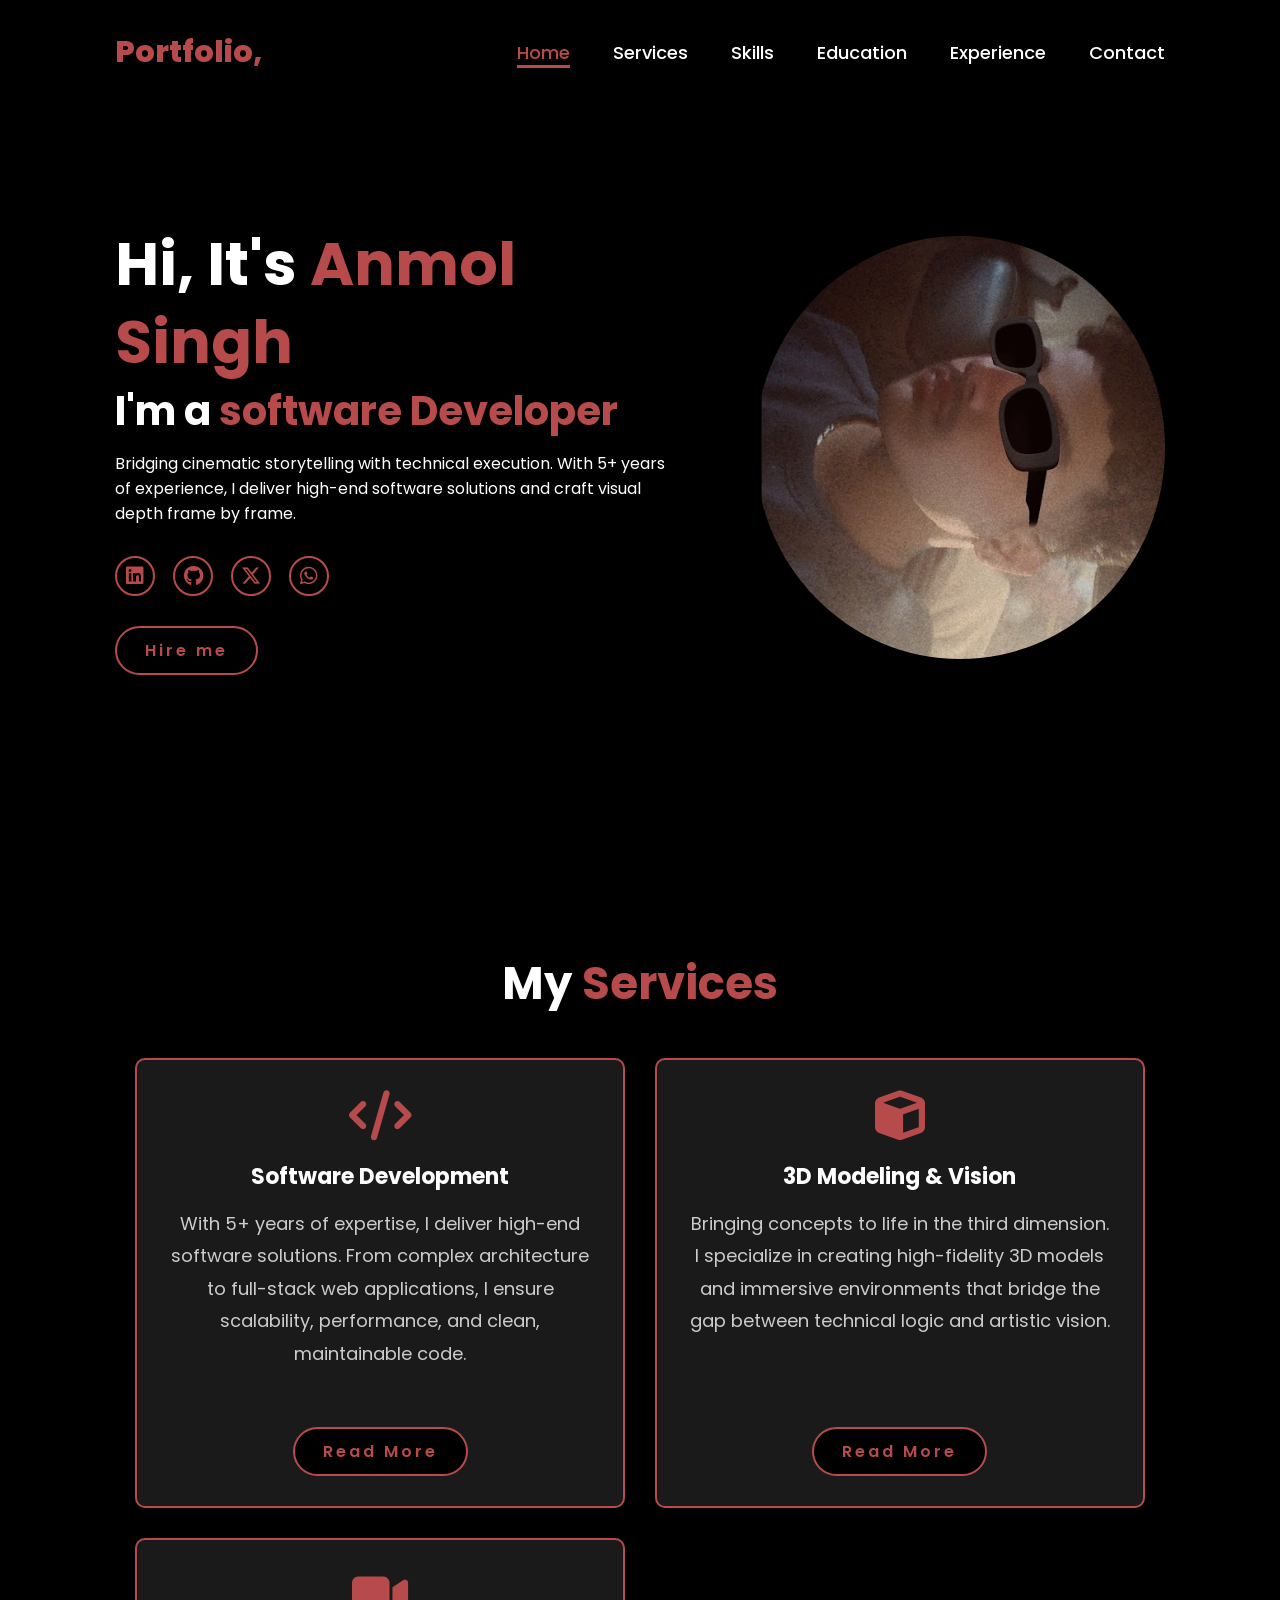
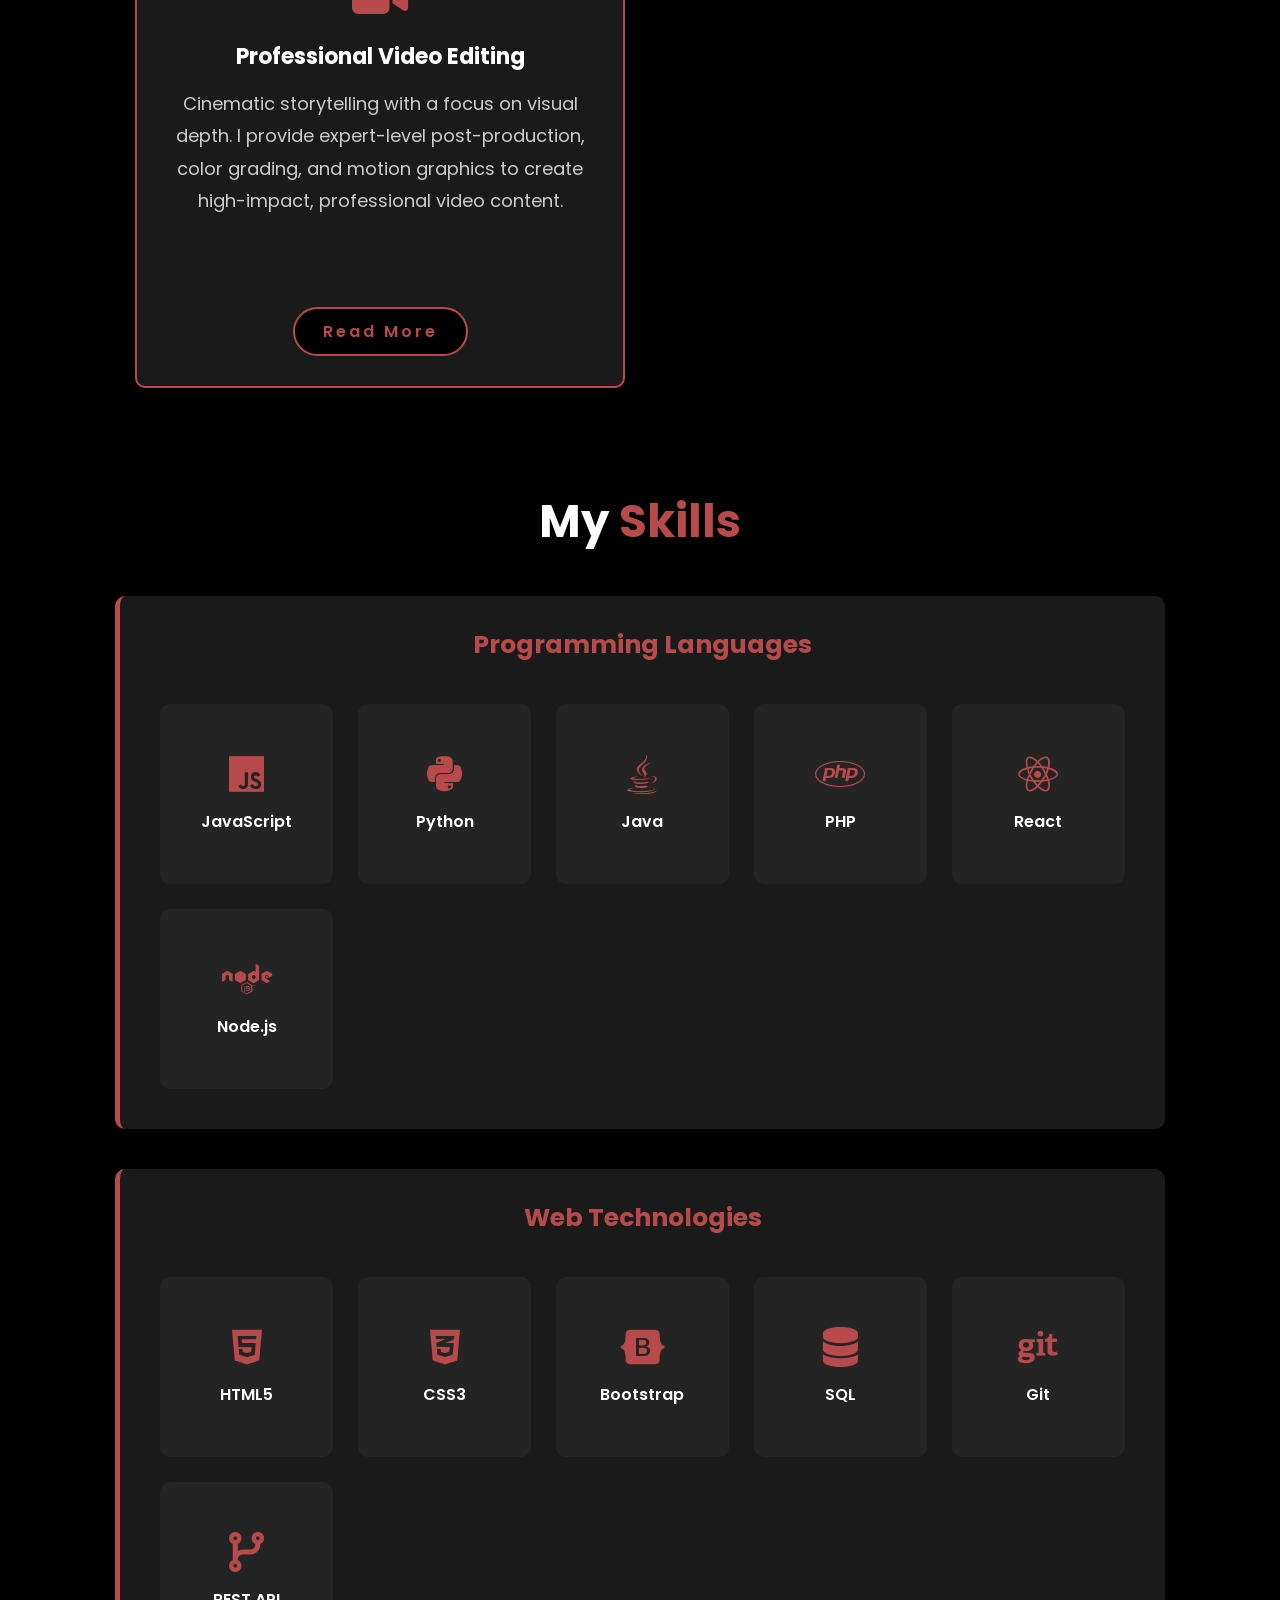
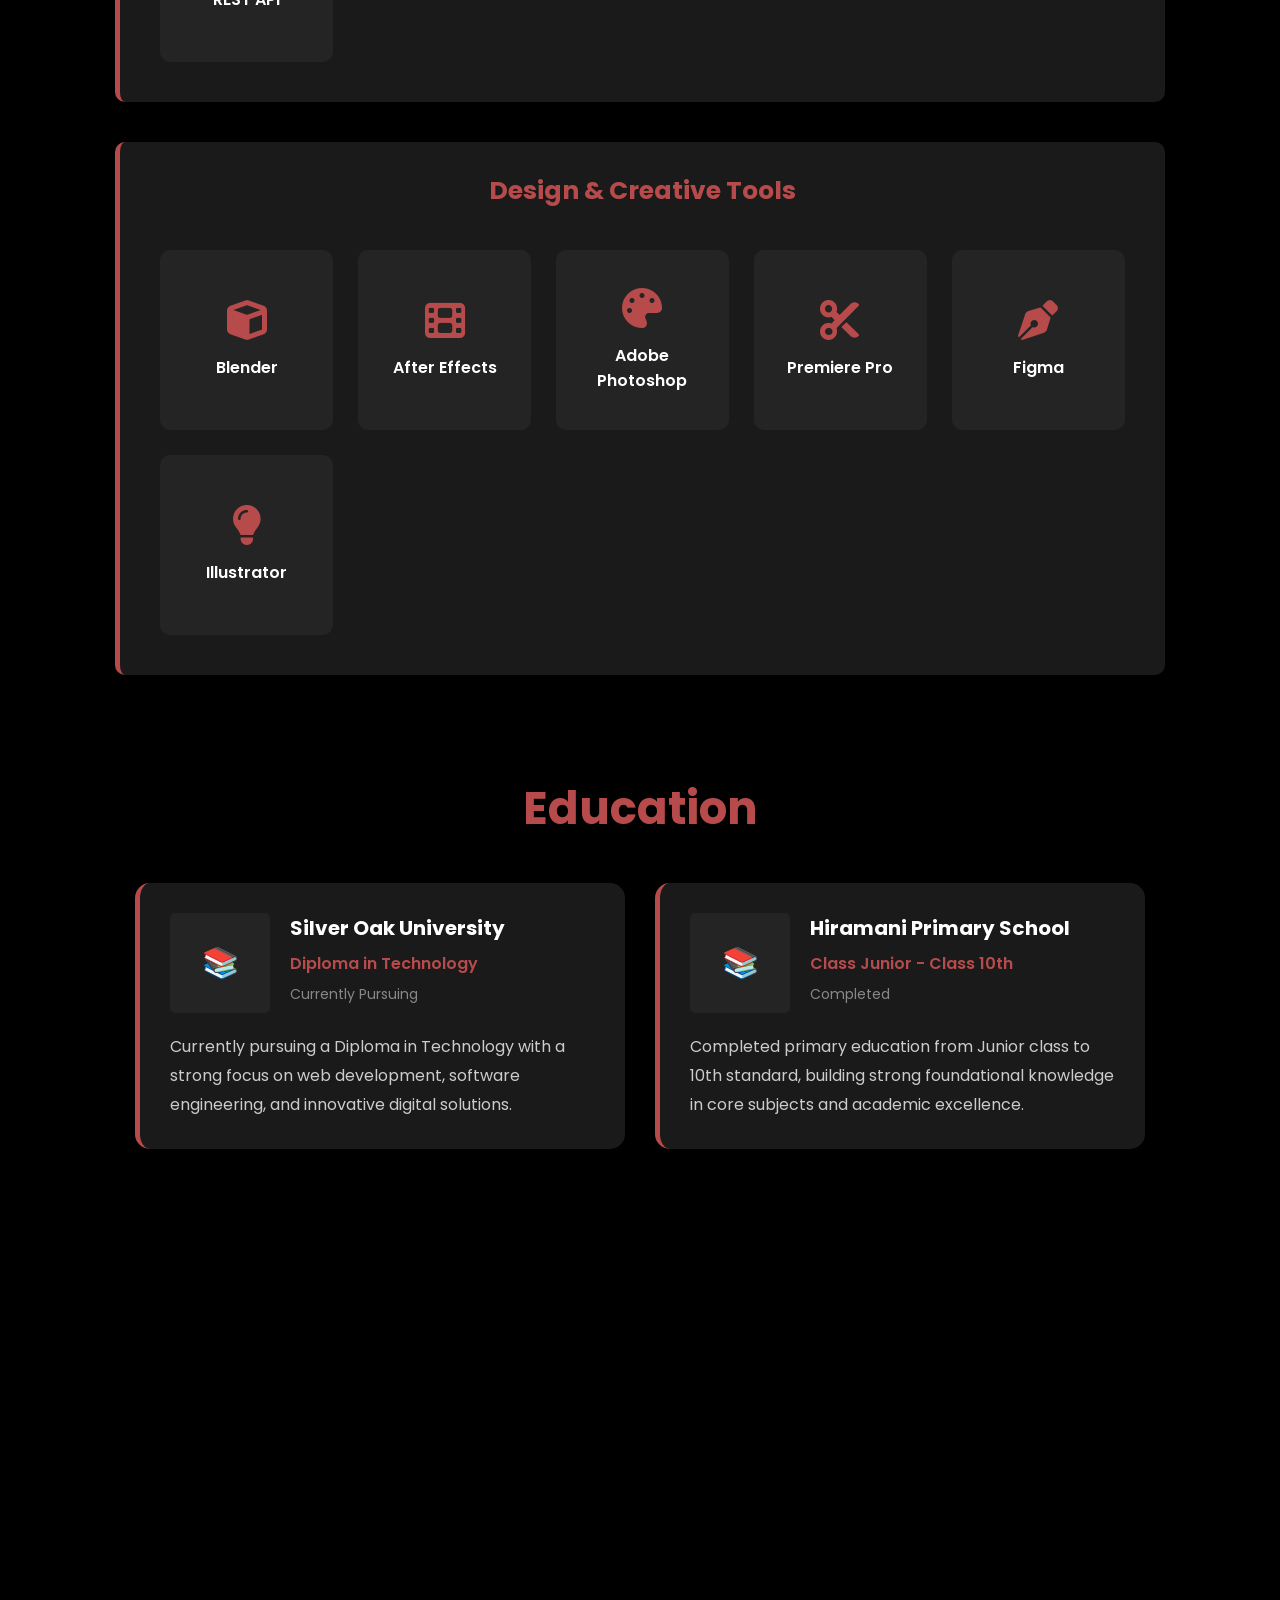
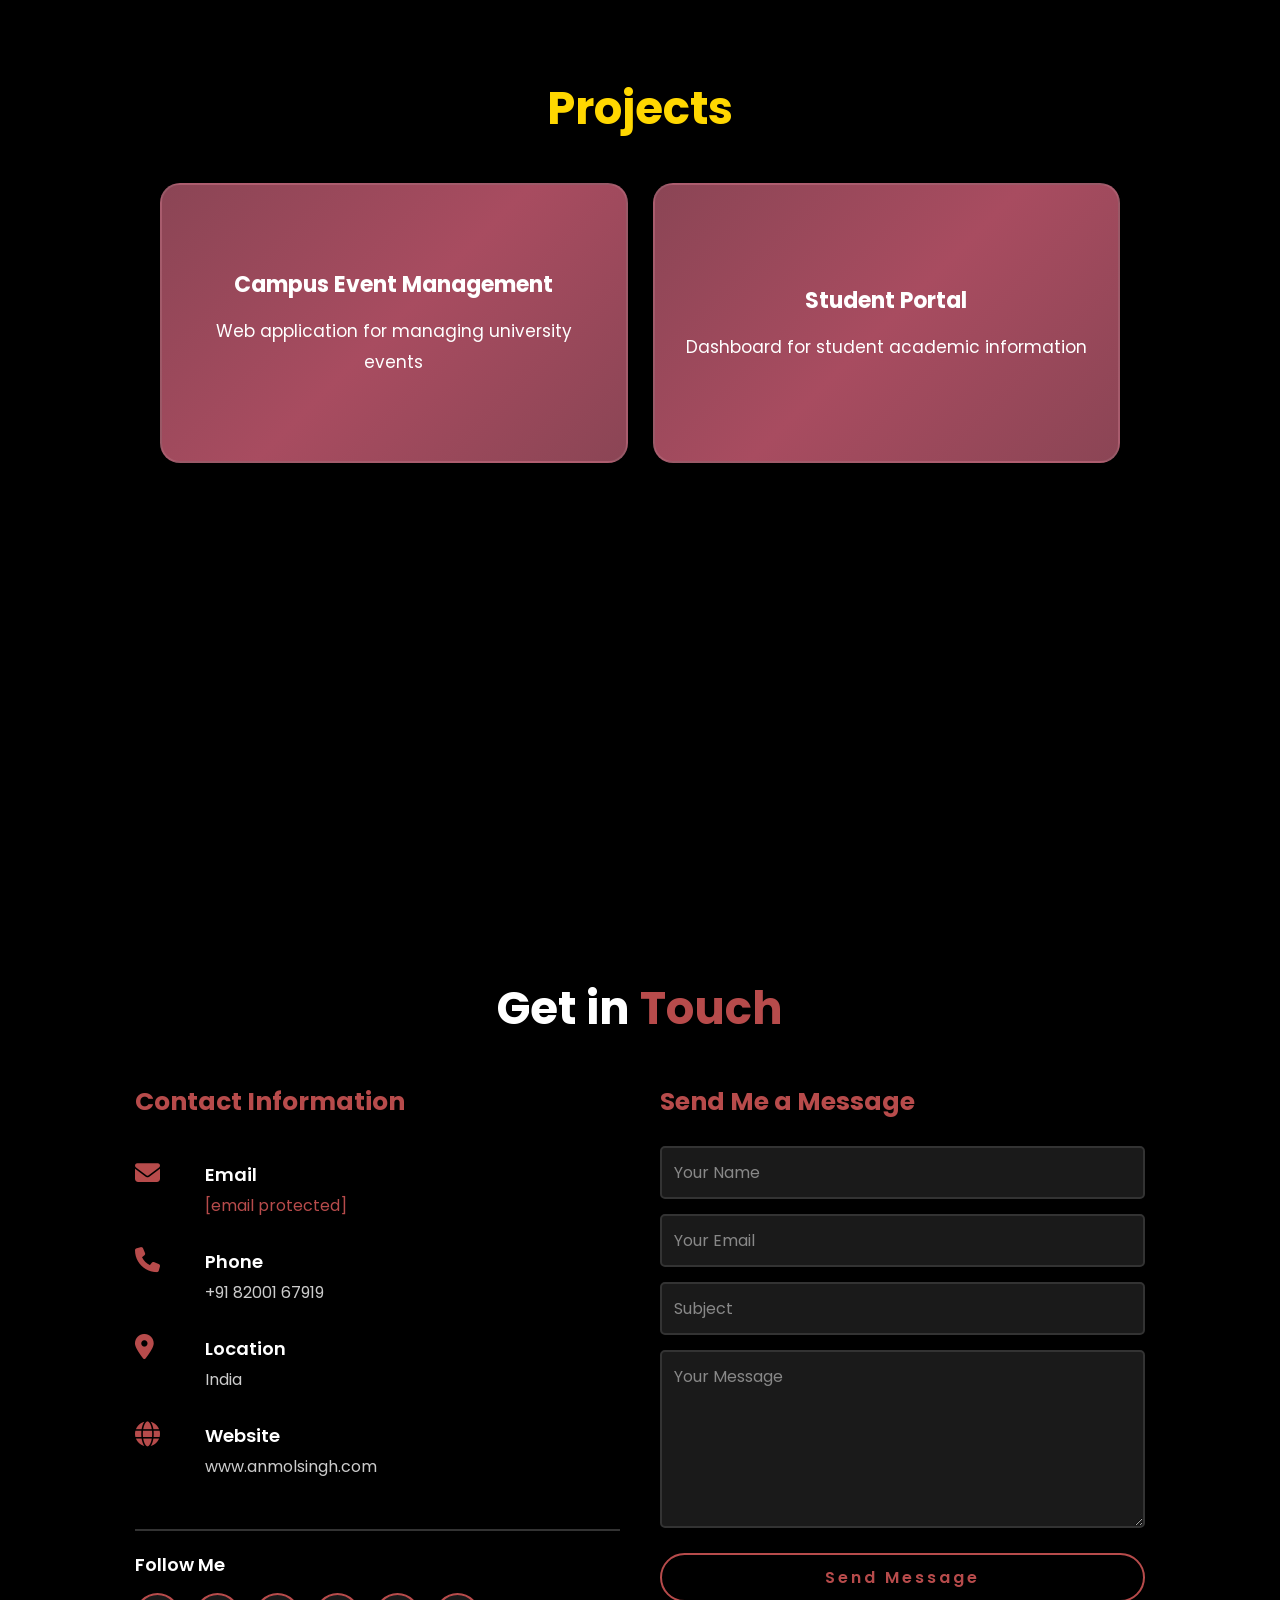
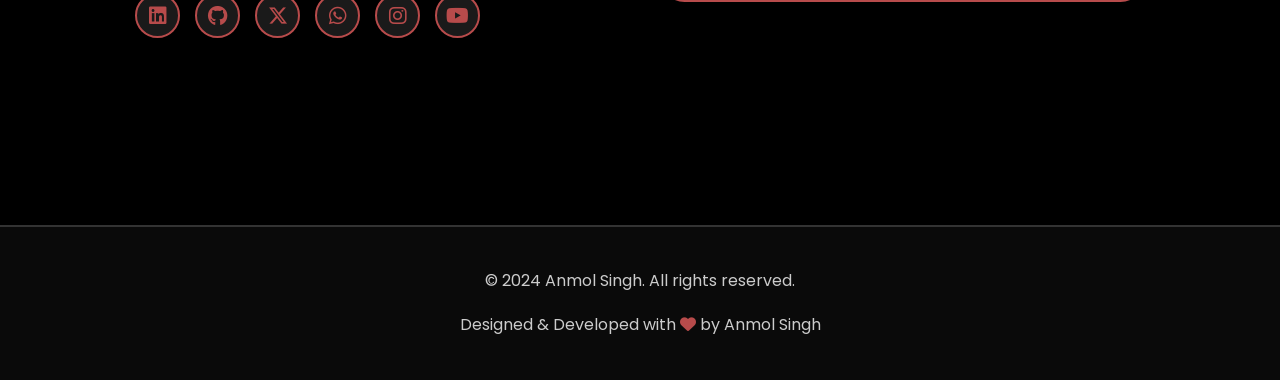
==== index.html @ dcb1a7f8 "Update index.html" ====
<!DOCTYPE html>
<html lang="en">
<head>
    <meta charset="UTF-8">
    <meta name="viewport" content="width=device-width, initial-scale=1.0">
    <title>Anmol Singh | Software Developer & Visionary</title>
    
    <link rel="stylesheet" href="https://cdnjs.cloudflare.com/ajax/libs/font-awesome/6.5.2/css/all.min.css">
    
    <link href="https://fonts.googleapis.com/css2?family=Poppins:wght@100;200;300;400;500;600;700&display=swap" rel="stylesheet">
    
    <link rel="stylesheet" href="style.css">
</head>
<body>

    <header>
        <a href="#" class="logo">Portfolio,</a>
        <nav>
            <a href="#home" class="active">Home</a>
            <a href="#services">Services</a>
            <a href="#skills">Skills</a>
            <a href="#education">Education</a>
            <a href="#experience">Experience</a>
            <a href="#contact">Contact</a>
        </nav>
    </header>

    <section class="home" id="home">
        <div class="home-content">
            <h1>Hi, It's <span>Anmol Singh</span></h1>
            <h3 class="typing-text">I'm a <span></span></h3>
            <p>
                Bridging cinematic storytelling with technical execution. With 5+ years of experience, 
                I deliver high-end software solutions and craft visual depth frame by frame.
            </p>
            
            <div class="social-icons">
                <a href="https://www.linkedin.com/in/anmol-singh-43a200318/" target="_blank"><i class="fa-brands fa-linkedin"></i></a>
                <a href="https://github.com/anmol-singh29" target="_blank"><i class="fa-brands fa-github"></i></a>
                <a href="https://x.com/AnmolSingh47521" target="_blank"><i class="fa-brands fa-x-twitter"></i></a>
                <a href="https://wa.me/918200167919" target="_blank"><i class="fa-brands fa-whatsapp"></i></a>
            </div>
            
            <a href="/cdn-cgi/l/email-protection#ef8e818280838e8e9c9b878ededededdddaf88828e8683c18c8082" class="btn">Hire me</a>
        </div>

        <div class="home-img">
            <img src="main.png" alt="Anmol Singh">
        </div>
    </section>

    <section class="services" id="services">
        <h2 class="heading">My <span>Services</span></h2>

        <div class="services-container">
            <div class="services-box">
                <i class="fa-solid fa-code"></i>
                <h3>Software Development</h3>
                <p>
                    With 5+ years of expertise, I deliver high-end software solutions. 
                    From complex architecture to full-stack web applications, I ensure 
                    scalability, performance, and clean, maintainable code.
                </p>
                <a href="#" class="btn">Read More</a>
            </div>

            <div class="services-box">
                <i class="fa-solid fa-cube"></i>
                <h3>3D Modeling & Vision</h3>
                <p>
                    Bringing concepts to life in the third dimension. I specialize in 
                    creating high-fidelity 3D models and immersive environments that 
                    bridge the gap between technical logic and artistic vision.
                </p>
                <a href="#" class="btn">Read More</a>
            </div>

            <div class="services-box">
                <i class="fa-solid fa-video"></i>
                <h3>Professional Video Editing</h3>
                <p>
                    Cinematic storytelling with a focus on visual depth. I provide 
                    expert-level post-production, color grading, and motion graphics 
                    to create high-impact, professional video content.
                </p>
                <a href="#" class="btn">Read More</a>
            </div>
        </div>
    </section>

    <!-- Coding Languages & Applications Section -->
    <section class="skills" id="skills">
        <h2 class="heading">My <span>Skills</span></h2>
        
        <div class="skills-container">
            <div class="skills-category">
                <h3>Programming Languages</h3>
                <div class="skills-grid">
                    <a href="https://www.javascript.com/" target="_blank" class="skill-item">
                        <i class="fa-brands fa-js"></i>
                        <p>JavaScript</p>
                    </a>
                    <a href="https://www.python.org/" target="_blank" class="skill-item">
                        <i class="fa-brands fa-python"></i>
                        <p>Python</p>
                    </a>
                    <a href="https://www.java.com/" target="_blank" class="skill-item">
                        <i class="fab fa-java"></i>
                        <p>Java</p>
                    </a>
                    <a href="https://www.php.net/" target="_blank" class="skill-item">
                        <i class="fa-brands fa-php"></i>
                        <p>PHP</p>
                    </a>
                    <a href="https://react.dev/" target="_blank" class="skill-item">
                        <i class="fab fa-react"></i>
                        <p>React</p>
                    </a>
                    <a href="https://nodejs.org/" target="_blank" class="skill-item">
                        <i class="fab fa-node"></i>
                        <p>Node.js</p>
                    </a>
                </div>
            </div>

            <div class="skills-category">
                <h3>Web Technologies</h3>
                <div class="skills-grid">
                    <a href="https://html.spec.whatwg.org/" target="_blank" class="skill-item">
                        <i class="fab fa-html5"></i>
                        <p>HTML5</p>
                    </a>
                    <a href="https://www.w3.org/Style/CSS/" target="_blank" class="skill-item">
                        <i class="fab fa-css3-alt"></i>
                        <p>CSS3</p>
                    </a>
                    <a href="https://getbootstrap.com/" target="_blank" class="skill-item">
                        <i class="fab fa-bootstrap"></i>
                        <p>Bootstrap</p>
                    </a>
                    <a href="https://www.mysql.com/" target="_blank" class="skill-item">
                        <i class="fa-solid fa-database"></i>
                        <p>SQL</p>
                    </a>
                    <a href="https://git-scm.com/" target="_blank" class="skill-item">
                        <i class="fab fa-git"></i>
                        <p>Git</p>
                    </a>
                    <a href="https://restfulapi.net/" target="_blank" class="skill-item">
                        <i class="fa-solid fa-code-branch"></i>
                        <p>REST API</p>
                    </a>
                </div>
            </div>

            <div class="skills-category">
                <h3>Design & Creative Tools</h3>
                <div class="skills-grid">
                    <a href="https://www.blender.org/" target="_blank" class="skill-item">
                        <i class="fa-solid fa-cube"></i>
                        <p>Blender</p>
                    </a>
                    <a href="https://www.adobe.com/products/aftereffects.html" target="_blank" class="skill-item">
                        <i class="fa-solid fa-film"></i>
                        <p>After Effects</p>
                    </a>
                    <a href="https://www.adobe.com/products/photoshop.html" target="_blank" class="skill-item">
                        <i class="fa-solid fa-palette"></i>
                        <p>Adobe Photoshop</p>
                    </a>
                    <a href="https://www.adobe.com/products/premiere.html" target="_blank" class="skill-item">
                        <i class="fa-solid fa-scissors"></i>
                        <p>Premiere Pro</p>
                    </a>
                    <a href="https://www.figma.com/" target="_blank" class="skill-item">
                        <i class="fa-solid fa-pen-nib"></i>
                        <p>Figma</p>
                    </a>
                    <a href="https://www.adobe.com/products/illustrator.html" target="_blank" class="skill-item">
                        <i class="fa-solid fa-lightbulb"></i>
                        <p>Illustrator</p>
                    </a>
                </div>
            </div>
        </div>
    </section>

    <!-- Education Section -->
    <section class="education" id="education">
        <h2 class="heading"><span>Education</span></h2>
        
        <div class="education-container">
            <!-- Silver Oak University -->
            <div class="education-card">
                <div class="education-header">
                   <div class="uni-logo-placeholder">📚</div>
                    <div class="uni-info">
                        <h3>Silver Oak University</h3>
                        <p class="degree">Diploma in Technology</p>
                        <p class="duration">Currently Pursuing</p>
                    </div>
                </div>
                <p class="education-desc">
                    Currently pursuing a Diploma in Technology with a strong focus on web development, 
                    software engineering, and innovative digital solutions.
                </p>
            </div>

            <!-- Hiramani Primary School -->
            <div class="education-card">
                <div class="education-header">
                    <div class="uni-logo-placeholder">📚</div>
                    <div class="uni-info">
                        <h3>Hiramani Primary School</h3>
                        <p class="degree">Class Junior - Class 10th</p>
                        <p class="duration">Completed</p>
                    </div>
                </div>
                <p class="education-desc">
                    Completed primary education from Junior class to 10th standard, building strong 
                    foundational knowledge in core subjects and academic excellence.
                </p>
            </div>
        </div>
    </section>

    <!-- Experience Section -->
    <section class="experience" id="experience">
        <h2 class="heading"><span>Projects</span></h2>
        
        <div class="experience-container">
            <!-- Project 1: Campus Event Management -->
            <div class="experience-card">
                <h3>Campus Event Management</h3>
                <p>Web application for managing university events</p>
            </div>

            <!-- Project 2: Student Portal -->
            <div class="experience-card">
                <h3>Student Portal</h3>
                <p>Dashboard for student academic information</p>
            </div>
        </div>
    </section>

    <!-- Contact Section -->
    <section class="contact" id="contact">
        <h2 class="heading">Get in <span>Touch</span></h2>
        
        <div class="contact-container">
            <div class="contact-info">
                <h3>Contact Information</h3>
                
                <div class="contact-item">
                    <i class="fa-solid fa-envelope"></i>
                    <div>
                        <h4>Email</h4>
                        <a href="/cdn-cgi/l/email-protection#48292625272429293b3c20297979797a7a082f25292124662b2725"><span class="__cf_email__" data-cfemail="4726292a282b262634332f26767676757507202a262e2b6924282a">[email&#160;protected]</span></a>
                    </div>
                </div>

                <div class="contact-item">
                    <i class="fa-solid fa-phone"></i>
                    <div>
                        <h4>Phone</h4>
                        <a href="tel:+918200167919">+91 82001 67919</a>
                    </div>
                </div>

                <div class="contact-item">
                    <i class="fa-solid fa-location-dot"></i>
                    <div>
                        <h4>Location</h4>
                        <p>India</p>
                    </div>
                </div>

                <div class="contact-item">
                    <i class="fa-solid fa-globe"></i>
                    <div>
                        <h4>Website</h4>
                        <a href="https://anmolsingh.com">www.anmolsingh.com</a>
                    </div>
                </div>

                <div class="contact-social">
                    <h4>Follow Me</h4>
                    <div class="social-links">
                        <a href="https://www.linkedin.com/in/anmol-singh-43a200318/" target="_blank" title="LinkedIn">
                            <i class="fa-brands fa-linkedin"></i>
                        </a>
                        <a href="https://github.com/anmol-singh29" target="_blank" title="GitHub">
                            <i class="fa-brands fa-github"></i>
                        </a>
                        <a href="https://x.com/AnmolSingh47521" target="_blank" title="Twitter">
                            <i class="fa-brands fa-x-twitter"></i>
                        </a>
                        <a href="https://wa.me/918200167919" target="_blank" title="WhatsApp">
                            <i class="fa-brands fa-whatsapp"></i>
                        </a>
                        <a href="https://www.instagram.com" target="_blank" title="Instagram">
                            <i class="fa-brands fa-instagram"></i>
                        </a>
                        <a href="https://www.youtube.com" target="_blank" title="YouTube">
                            <i class="fa-brands fa-youtube"></i>
                        </a>
                    </div>
                </div>
            </div>

            <form class="contact-form">
                <h3>Send Me a Message</h3>
                
                <div class="form-group">
                    <input type="text" placeholder="Your Name" required>
                </div>

                <div class="form-group">
                    <input type="email" placeholder="Your Email" required>
                </div>

                <div class="form-group">
                    <input type="text" placeholder="Subject" required>
                </div>

                <div class="form-group">
                    <textarea placeholder="Your Message" rows="6" required></textarea>
                </div>

                <button type="submit" class="btn">Send Message</button>
            </form>
        </div>
    </section>

    <!-- Footer -->
    <footer>
        <div class="footer-content">
            <p>&copy; 2024 Anmol Singh. All rights reserved.</p>
            <p>Designed & Developed with <i class="fa-solid fa-heart"></i> by Anmol Singh</p>
        </div>
    </footer>

    <script data-cfasync="false" src="/cdn-cgi/scripts/5c5dd728/cloudflare-static/email-decode.min.js"></script><script>
        let sections = document.querySelectorAll('section');
        let navLinks = document.querySelectorAll('header nav a');

        window.onscroll = () => {
            sections.forEach(sec => {
                let top = window.scrollY;
                let offset = sec.offsetTop - 150;
                let height = sec.offsetHeight;
                let id = sec.getAttribute('id');

                if(top >= offset && top < offset + height) {
                    navLinks.forEach(links => {
                        links.classList.remove('active');
                        let targetLink = document.querySelector('header nav a[href*=' + id + ']');
                        if(targetLink) targetLink.classList.add('active');
                    });
                };
            });
        };

        // Contact Form Handler
        const contactForm = document.querySelector('.contact-form');
        if(contactForm) {
            contactForm.addEventListener('submit', function(e) {
                e.preventDefault();
                
                const name = this.querySelector('input[type="text"]:first-of-type').value;
                const email = this.querySelector('input[type="email"]').value;
                const subject = this.querySelector('input[type="text"]:last-of-type').value;
                const message = this.querySelector('textarea').value;
                
                const mailtoLink = `mailto:anmolaastha11122@gmail.com?subject=${e
---- style.css ----
@import url('https://fonts.googleapis.com/css2?family=Poppins:wght@100;200;300;400;500;600&display=swap');

*{
    margin: 0;
    padding: 0;
    box-sizing: border-box;
    text-decoration: none;
    border: none;
    outline: none;
    font-family: 'Poppins', sans-serif;
}

html{
    font-size: 62.5%;
}

body{
    width: 100%;
    min-height: 100vh;
    overflow-x: hidden;
    background-color: black;
    color: white;
}

header{
    margin-top: 20px;
    position: fixed;
    top: 0;
    left: 0;
    width: 100%;
    padding: 1rem 9%;
    background-color: transparent;
    filter: drop-shadow(10px);
    display: flex;
    justify-content: space-between;
    align-items: center;
    z-index: 100;
}

.logo{
    font-size: 3rem;
    color: #b74b4b;
    font-weight: 800;
    cursor: pointer;
    transition: 0.5s ease;
}

.logo:hover{
    transform: scale(1.1);
}

nav a{
    font-size: 1.8rem;
    color: white;
    margin-left: 4rem;
    font-weight: 500;
    transition: 0.3s ease;
    border-bottom: 3px solid transparent;
}

nav a:hover,
nav a.active{
    color: #b74b4b;
    border-bottom: 3px solid #b74b4b;
}

@media(max-width:995px){
    nav{
        position: absolute;
        display: none;
        top: 0;
        right: 0;
        width: 40%;
        border-left: 3px solid #b74b4b;
        border-bottom: 3px solid #b74b4b;
        border-bottom-left-radius: 2rem;
        padding: 1rem solid;
        background-color: #161616;
        border-top: 0.1rem solid rgba(0,0,0,0.1);
    }

    nav.active{
        display: block;
    }

    nav a{
        display: block;
        font-size: 2rem;
        margin: 3rem 0;
    }

    nav a:hover,
    nav a.active{
        padding: 1rem;
        border-radius: 0.5rem;
        border-bottom: 0.5rem solid #b74b4b;
    }
}

section{
    min-height: 100vh;
    padding: 5rem 9% 5rem;
}

.home{
    display: flex;
    justify-content: center;
    align-items: center;
    gap: 8rem;
    background-color: black;
}

.home .home-content h1{
    font-size: 6rem;
    font-weight: 700;
    line-height: 1.3;
}

span{
    color: #b74b4b;
}

.home-content h3{
    font-size: 4rem;
    margin-bottom: 1rem;
    font-weight: 700;
}

.home-content p{
    font-size: 1.6rem;
}

.home-img{
    border-radius: 50%;
}

.home-img img{
    position: relative;
    width: 32vw;
    border-radius: 50%;
    box-shadow: 0 0 25px solid #b74b4b;
    cursor: pointer;
    transition: 0.2s linear;
}

.home-img img:hover{
    font-size: 1.8rem;
    font-weight: 500;
}

.social-icons a{
    display: inline-flex;
    justify-content: center;
    align-items: center;
    width: 4rem;
    height: 4rem;
    background-color: transparent;
    border: 0.2rem solid #b74b4b;
    font-size: 2rem;
    border-radius: 50%;
    margin: 3rem 1.5rem 3rem 0;
    transition: 0.3s ease;
    color: #b74b4b;
}

.social-icons a:hover{
    color: black;
    transform: scale(1.3) translateY(-5px);
    background-color: #b74b4b;
    box-shadow: 0  0 25px #b74b4b;
}

.btn{
    display: inline-block;
    padding: 1rem 2.8rem;
    background-color: black;
    border-radius: 4rem;
    font-size: 1.6rem;
    color: #b74b4b;
    letter-spacing: 0.3rem;
    font-weight: 600;
    border: 2px solid #b74b4b;
    transition: 0.3s ease;
    cursor: pointer;
}

.btn:hover{
    transform: scale3d(1.03);
    background-color: #b74b4b;
    color: black;
    box-shadow: 0 0 25px #b74b4b;
}

.typing-text{
    font-size: 34px;
    font-weight: 600;
    min-width: 280px;
}

.typing-text span{
    position: relative;
}

.typing-text span::before{
    content: "software Developer";
    color: #b74b4b;
    animation: words 20s infinite;
}

.typing-text span::after{
    content: "";
    background-color: black;
    position: absolute;
    width: calc(100% + 8px);
    height: 100%;
    border-left: 3px solid black;
    right: -8;
    animation: cursor 0.6s infinite;
}

@keyframes cursor{
    to{
        border-left: 3px solid #b74b4b;
    }
}

@keyframes words{
    0%, 20%{
        content: "Web Developer";
    }
    21%, 40%{
        content: "Developer";
    }
    41%, 60%{
        content: "Web Designer";
    }
    61%, 80%{
        content: "Youtuber";
    }
    81%, 100%{
        content: "Script Writer";
    }
}

/* ============== SERVICES SECTION ============== */
.services {
    background-color: black;
}

.heading {
    font-size: 4.5rem;
    font-weight: 700;
    text-align: center;
    margin-bottom: 4rem;
    color: white;
}

.services-container {
    display: grid;
    grid-template-columns: repeat(auto-fit, minmax(350px, 1fr));
    gap: 3rem;
    padding: 0 2rem;
}

.services-box {
    background-color: #1a1a1a;
    padding: 3rem;
    border-radius: 1rem;
    border: 2px solid #b74b4b;
    transition: 0.3s ease;
    text-align: center;
    display: flex;
    flex-direction: column;
    align-items: center;
    justify-content: space-between;
    min-height: 450px;
}

.services-box:hover {
    transform: translateY(-10px);
    box-shadow: 0 0 30px rgba(183, 75, 75, 0.3);
    background-color: rgba(183, 75, 75, 0.05);
}

.services-box i {
    font-size: 5rem;
    color: #b74b4b;
    margin-bottom: 2rem;
}

.services-box h3 {
    font-size: 2.2rem;
    font-weight: 700;
    margin-bottom: 1.5rem;
    color: white;
}

.services-box p {
    font-size: 1.8rem;
    line-height: 1.8;
    color: #cccccc;
    margin-bottom: 2rem;
    flex-grow: 1;
}

/* ============== SKILLS SECTION ============== */
.skills {
    background-color: black;
    padding: 5rem 9% 5rem;
}

.skills-container {
    display: flex;
    flex-direction: column;
    gap: 4rem;
}

.skills-category {
    background-color: #1a1a1a;
    padding: 3rem;
    border-radius: 1rem;
    border-left: 5px solid #b74b4b;
}

.skills-category h3 {
    font-size: 2.5rem;
    font-weight: 700;
    margin-bottom: 3rem;
    color: #b74b4b;
    text-align: center;
}

.skills-grid {
    display: grid;
    grid-template-columns: repeat(auto-fit, minmax(150px, 1fr));
    gap: 2.5rem;
    padding: 1rem;
}

.skill-item {
    background-color: #242424;
    padding: 2.5rem 1.5rem;
    border-radius: 1rem;
    text-align: center;
    transition: 0.3s ease;
    border: 2px solid transparent;
    display: flex;
    flex-direction: column;
    align-items: center;
    justify-content: center;
    min-height: 180px;
    cursor: pointer;
    text-decoration: none;
    color: inherit;
}

.skill-item:hover {
    border-color: #b74b4b;
    background-color: rgba(183, 75, 75, 0.1);
    transform: translateY(-8px);
    box-shadow: 0 0 20px rgba(183, 75, 75, 0.2);
}

.skill-item:active {
    transform: translateY(-5px);
}

.skill-item i {
    font-size: 4rem;
    color: #b74b4b;
    margin-bottom: 1.5rem;
}

.skill-item p {
    font-size: 1.6rem;
    font-weight: 600;
    color: white;
}

/* ============== RESPONSIVE DESIGN ============== */
@media (max-width: 1000px){
    .home{
        gap: 4rem;
    }
    
    .services-container {
        grid-template-columns: 1fr;
        gap: 2rem;
    }
    
    .skills-grid {
        grid-template-columns: repeat(auto-fit, minmax(120px, 1fr));
        gap: 1.5rem;
    }
    
    .education-container {
        grid-template-columns: 1fr;
        gap: 2rem;
    }
    
    .education .heading {
        font-size: 3.5rem;
    }
    
    .experience-container {
        grid-template-columns: 1fr;
        gap: 2rem;
        max-width: 100%;
    }
    
    .experience .heading {
        font-size: 3.5rem;
    }
}

@media(max-width:995px){
    .home{
        flex-direction: column;
        margin: 5rem 4rem;
    }

    .home .home-content h3{
        font-size: 2.5rem;
    }

    .home-content h1{
        font-size: 5rem;
    }

    .home-img img{
        width: 70vw;
        margin-top: 4rem;
    }
    
    .heading {
        font-size: 3rem;
    }
    
    .services-box {
        padding: 2rem;
        min-height: auto;
    }
    
    .services-box h3 {
        font-size: 1.8rem;
    }
    
    .services-box p {
        font-size: 1.5rem;
    }
    
    .services-box i {
        font-size: 3.5rem;
    }
    
    .skills-grid {
        grid-template-columns: repeat(3, 1fr);
    }
    
    .skill-item {
        padding: 2rem 1rem;
        min-height: 150px;
    }
    
    .skill-item i {
        font-size: 3rem;
    }
    
    .skill-item p {
        font-size: 1.4rem;
    }
    
    .education-container {
        grid-template-columns: 1fr;
    }
    
    .education .heading {
        font-size: 2.8rem;
    }
    
    .education-card {
        padding: 2.5rem;
    }
    
    .uni-logo,
    .uni-logo-placeholder {
        width: 80px;
        height: 80px;
    }
    
    .uni-info h3 {
        font-size: 1.8rem;
    }
    
    .uni-info .degree {
        font-size: 1.4rem;
    }
    
    .education-desc {
        font-size: 1.5rem;
    }
    
    .experience-container {
        grid-template-columns: 1fr;
        gap: 2rem;
    }
    
    .experience .heading {
        font-size: 2.8rem;
    }
    
    .experience-card {
        padding: 2.5rem;
        min-height: 240px;
    }
    
    .experience-card h3 {
        font-size: 2rem;
    }
    
    .experience-card p {
        font-size: 1.6rem;
    }
}

@media(max-width: 768px){
    .services-box p {
        font-size: 1.4rem;
    }
    
    .skills-grid {
        grid-template-columns: repeat(2, 1fr);
    }
    
    .skill-item {
        padding: 1.5rem 1rem;
        min-height: 130px;
    }
    
    .skill-item i {
        font-size: 2.5rem;
    }
    
    .skill-item p {
        font-size: 1.2rem;
    }
    
    .education-card {
        padding: 2rem;
    }
    
    .education-header {
        gap: 1.5rem;
    }
    
    .uni-logo,
    .uni-logo-placeholder {
        width: 70px;
        height: 70px;
    }
    
    .uni-info h3 {
        font-size: 1.6rem;
    }
    
    .uni-info .degree {
        font-size: 1.3rem;
    }
    
    .education-desc {
        font-size: 1.4rem;
    }
    
    .experience-container {
        grid-template-columns: 1fr;
        gap: 2rem;
    }
    
    .experience-card {
        padding: 2rem;
    }
    
    .experience-card h3 {
        font-size: 1.6rem;
    }
    
    .experience-type {
        font-size: 1.3rem;
    }
    
    .experience-desc {
        font-size: 1.4rem;
    }
    
    .tag {
        font-size: 1.2rem;
        padding: 0.5rem 1rem;
    }
}

/* ============== EDUCATION SECTION ============== */
.education {
    background-color: black;
    padding: 5rem 9% 5rem;
}

.education .heading {
    font-size: 4.5rem;
    font-weight: 700;
    margin-bottom: 4rem;
    color: white;
    text-align: center;
}

.education .heading span {
    color: #b74b4b;
}

.education-container {
    display: grid;
    grid-template-columns: repeat(auto-fit, minmax(350px, 1fr));
    gap: 3rem;
    padding: 0 2rem;
}

.education-card {
    background-color: #1a1a1a;
    padding: 3rem;
    border-radius: 1.5rem;
    border-left: 5px solid #b74b4b;
    transition: 0.3s ease;
    display: flex;
    flex-direction: column;
    gap: 2rem;
}

.education-card:hover {
    transform: translateY(-10px);
    box-shadow: 0 0 30px rgba(183, 75, 75, 0.2);
    background-color: rgba(183, 75, 75, 0.05);
}

.education-header {
    display: flex;
    gap: 2rem;
    align-items: flex-start;
}

.uni-logo {
    width: 100px;
    height: 100px;
    object-fit: contain;
    border-radius: 0.5rem;
    flex-shrink: 0;
}

.uni-logo-placeholder {
    width: 100px;
    height: 100px;
    background-color: #242424;
    border-radius: 0.5rem;
    display: flex;
    align-items: center;
    justify-content: center;
    font-size: 3rem;
    flex-shrink: 0;
}

.uni-info {
    display: flex;
    flex-direction: column;
    gap: 0.8rem;
}

.uni-info h3 {
    font-size: 2rem;
    font-weight: 700;
    color: white;
}

.uni-info .degree {
    font-size: 1.6rem;
    color: #b74b4b;
    font-weight: 600;
}

.uni-info .duration {
    font-size: 1.4rem;
    color: #888;
}

.education-desc {
    font-size: 1.6rem;
    line-height: 1.8;
    color: #cccccc;
}

/* ============== EXPERIENCE SECTION ============== */
.experience {
    background-color: black;
    padding: 5rem 9% 5rem;
}

.experience .heading {
    font-size: 4.5rem;
    font-weight: 700;
    margin-bottom: 4rem;
    color: white;
    text-align: center;
}

.experience .heading span {
    color: #ffd700;
}

.experience-container {
    display: grid;
    grid-template-columns: repeat(auto-fit, minmax(350px, 1fr));
    gap: 2.5rem;
    padding: 0 2rem;
    max-width: 1000px;
    margin: 0 auto;
}

.experience-card {
    background: linear-gradient(135deg, #8B4555 0%, #A84C60 50%, #8B4555 100%);
    padding: 3rem;
    border-radius: 2rem;
    text-align: center;
    transition: 0.3s ease;
    display: flex;
    flex-direction: column;
    justify-content: center;
    align-items: center;
    min-height: 280px;
    border: 2px solid rgba(255, 255, 255, 0.1);
}

.experience-card:hover {
    transform: translateY(-10px);
    box-shadow: 0 15px 40px rgba(183, 75, 75, 0.3);
    border-color: rgba(255, 255, 255, 0.2);
}

.experience-card h3 {
    font-size: 2.2rem;
    font-weight: 700;
    color: white;
    margin-bottom: 1.5rem;
}

.experience-card p {
    font-size: 1.7rem;
    line-height: 1.8;
    color: white;
    font-weight: 400;
}

/* ============== CONTACT SECTION ============== */
.contact {
    background-color: black;
}

.contact-container {
    display: grid;
    grid-template-columns: 1fr 1fr;
    gap: 4rem;
    padding: 0 2rem;
}

.contact-info {
    display: flex;
    flex-direction: column;
    gap: 3rem;
}

.contact-info h3 {
    font-size: 2.5rem;
    font-weight: 700;
    color: #b74b4b;
    margin-bottom: 1rem;
}

.contact-item {
    display: flex;
    gap: 2rem;
    align-items: flex-start;
}

.contact-item i {
    font-size: 2.5rem;
    color: #b74b4b;
    min-width: 50px;
}

.contact-item div {
    display: flex;
    flex-direction: column;
    gap: 0.5rem;
}

.contact-item h4 {
    font-size: 1.8rem;
    font-weight: 600;
    color: white;
}

.contact-item a {
    font-size: 1.6rem;
    color: #cccccc;
    transition: 0.3s ease;
    text-decoration: none;
}

.contact-item a:hover {
    color: #b74b4b;
}

.contact-item p {
    font-size: 1.6rem;
    color: #cccccc;
}

.contact-social {
    margin-top: 2rem;
    padding-top: 2rem;
    border-top: 2px solid #333;
}

.contact-social h4 {
    font-size: 1.8rem;
    font-weight: 600;
    color: white;
    margin-bottom: 1.5rem;
}

.social-links {
    display: flex;
    gap: 1.5rem;
    flex-wrap: wrap;
}

.social-links a {
    display: inline-flex;
    justify-content: center;
    align-items: center;
    width: 4.5rem;
    height: 4.5rem;
    background-color: #1a1a1a;
    border: 2px solid #b74b4b;
    font-size: 2rem;
    border-radius: 50%;
    color: #b74b4b;
    transition: 0.3s ease;
    text-decoration: none;
}

.social-links a:hover {
    background-color: #b74b4b;
    color: black;
    transform: translateY(-5px);
    box-shadow: 0 0 20px rgba(183, 75, 75, 0.3);
}

/* Contact Form */
.contact-form {
    display: flex;
    flex-direction: column;
    gap: 1.5rem;
}

.contact-form h3 {
    font-size: 2.5rem;
    font-weight: 700;
    color: #b74b4b;
    margin-bottom: 1rem;
}

.form-group {
    display: flex;
    flex-direction: column;
}

.form-group input,
.form-group textarea {
    padding: 1.2rem;
    background-color: #1a1a1a;
    border: 2px solid #333;
    border-radius: 0.5rem;
    font-size: 1.6rem;
    color: white;
    font-family: 'Poppins', sans-serif;
    transition: 0.3s ease;
}

.form-group input::placeholder,
.form-group textarea::placeholder {
    color: #888;
}

.form-group input:focus,
.form-group textarea:focus {
    border-color: #b74b4b;
    background-color: #242424;
    outline: none;
}

.contact-form .btn {
    margin-top: 1rem;
    width: 100%;
    text-align: center;
}

/* ============== FOOTER ============== */
footer {
    background-color: #0a0a0a;
    padding: 4rem 9%;
    border-top: 2px solid #333;
    text-align: center;
}

.footer-content {
    display: flex;
    flex-direction: column;
    gap: 1.5rem;
    align-items: center;
}

.footer-content p {
    font-size: 1.6rem;
    color: #cccccc;
    line-height: 1.8;
}

.footer-content p a {
    color: #b74b4b;
    text-decoration: none;
    transition: 0.3s ease;
}

.footer-content p a:hover {
    text-decoration: underline;
}

.footer-content i {
    color: #b74b4b;
    animation: heartbeat 1.3s ease-in-out infinite;
}

@keyframes heartbeat {
    0%, 100% {
        transform: scale(1);
    }
    25% {
        transform: scale(1.3);
    }
    50% {
        transform: scale(1);
    }
}

@media(max-width: 1000px){
    .contact-container {
        grid-template-columns: 1fr;
        gap: 3rem;
    }
    
    .contact-form {
        padding-top: 2rem;
        border-top: 2px solid #333;
    }
}

@media(max-width: 480px){
    section {
        padding: 3rem 5% 3rem;
    }
    
    .heading {
        font-size: 2.5rem;
    }
    
    .services-box {
        padding: 1.5rem;
    }
    
    .services-box h3 {
        font-size: 1.6rem;
    }
    
    .services-box p {
        font-size: 1.3rem;
    }
    
    .services-box i {
        font-size: 3rem;
    }
    
    .skills-grid {
        grid-template-columns: repeat(2, 1fr);
        gap: 1rem;
    }
    
    .skill-item {
        padding: 1.2rem;
        min-height: 120px;
    }
    
    .skill-item i {
        font-size: 2rem;
    }
    
    .skill-item p {
        font-size: 1.1rem;
    }
    
    .education .heading {
        font-size: 2rem;
    }
    
    .education-container {
        padding: 0;
        gap: 1.5rem;
    }
    
    .education-card {
        padding: 1.5rem;
    }
    
    .education-header {
        flex-direction: column;
        align-items: center;
        text-align: center;
        gap: 1rem;
    }
    
    .uni-logo,
    .uni-logo-placeholder {
        width: 60px;
        height: 60px;
    }
    
    .uni-info h3 {
        font-size: 1.4rem;
    }
    
    .uni-info .degree {
        font-size: 1.2rem;
    }
    
    .uni-info .duration {
        font-size: 1.2rem;
    }
    
    .education-desc {
        font-size: 1.3rem;
        text-align: center;
    }
    
    .experience .heading {
        font-size: 2rem;
    }
    
    .experience-container {
        padding: 0;
        gap: 1.5rem;
    }
    
    .experience-card {
        padding: 2rem;
        min-height: 220px;
    }
    
    .experience-card h3 {
        font-size: 1.6rem;
        margin-bottom: 1rem;
    }
    
    .experience-card p {
        font-size: 1.4rem;
    }
    
    .contact-info h3,
    .contact-form h3 {
        font-size: 2rem;
    }
    
    .contact-item h4 {
        font-size: 1.5rem;
    }
    
    .contact-item a,
    .contact-item p {
        font-size: 1.4rem;
    }
    
    .contact-form .btn {
        padding: 1rem 2rem;
        font-size: 1.5rem;
    }
    
    .footer-content p {
        font-size: 1.4rem;
    }
}
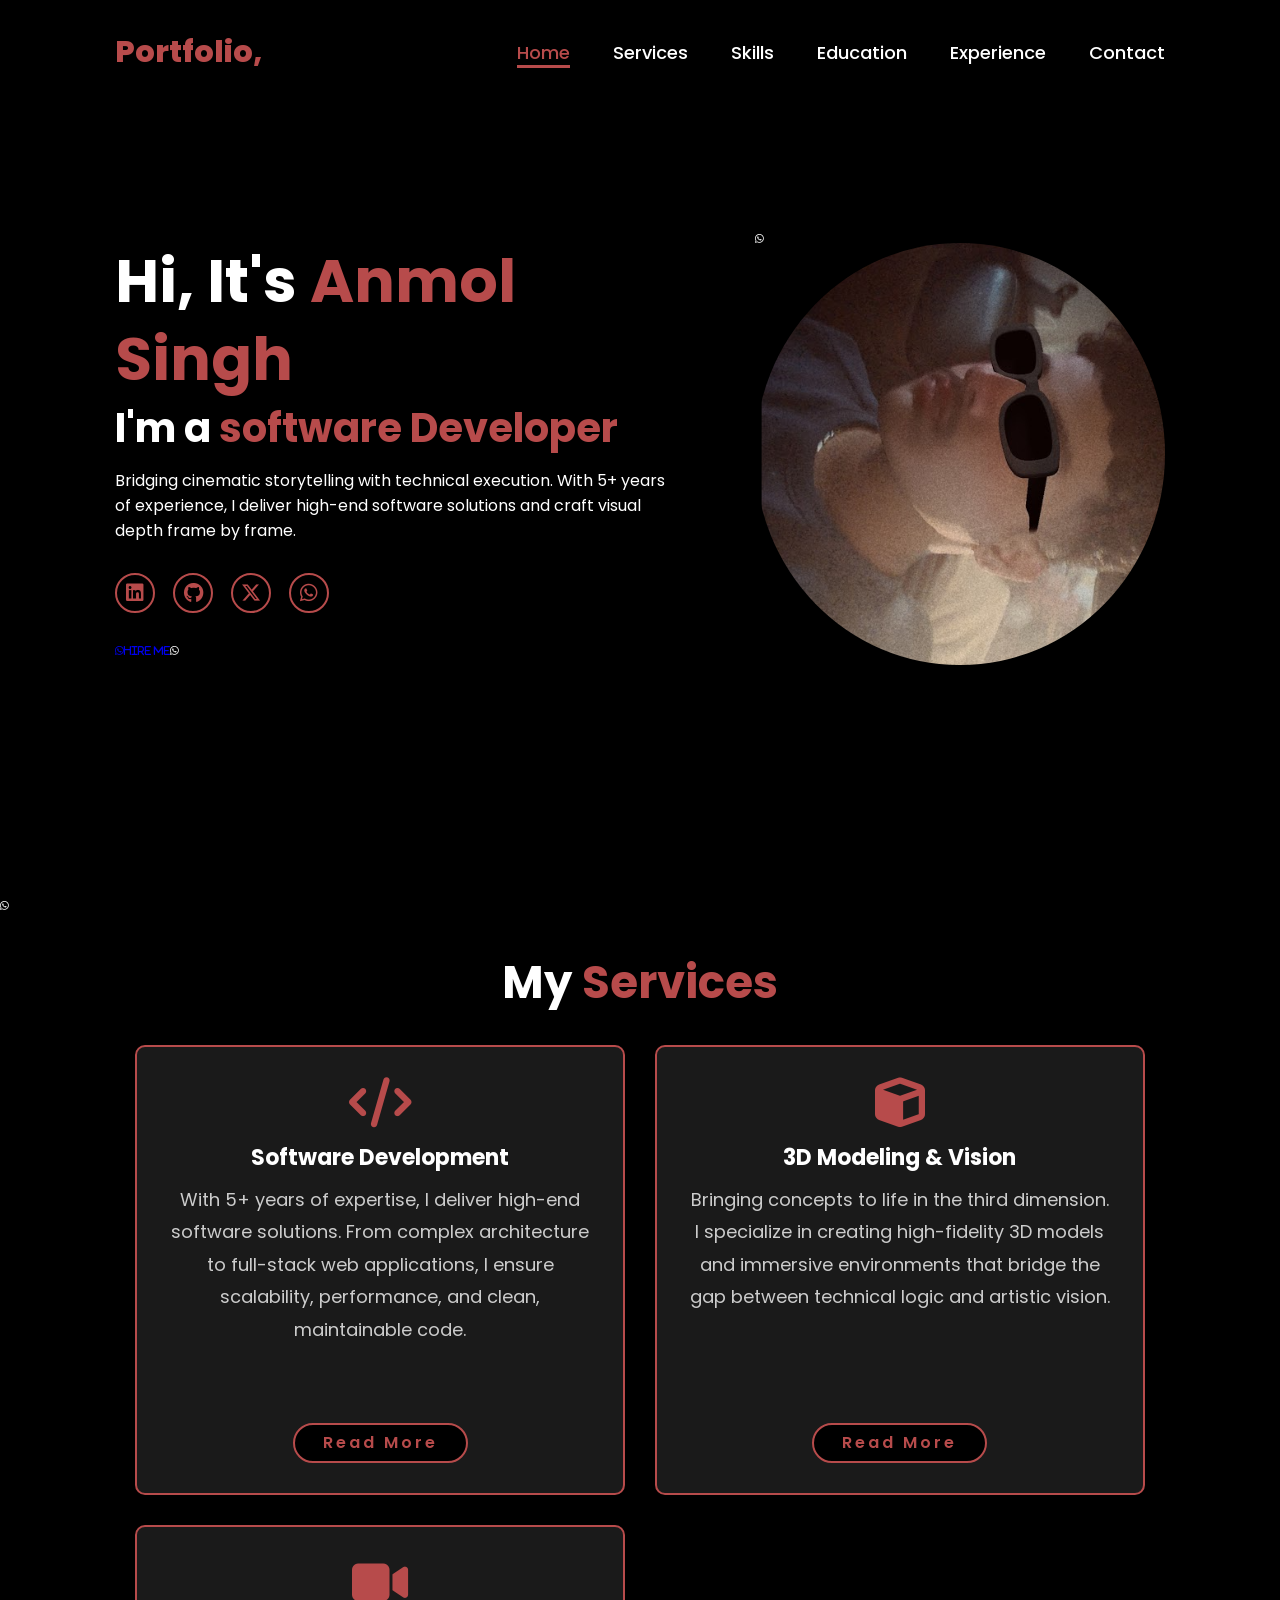
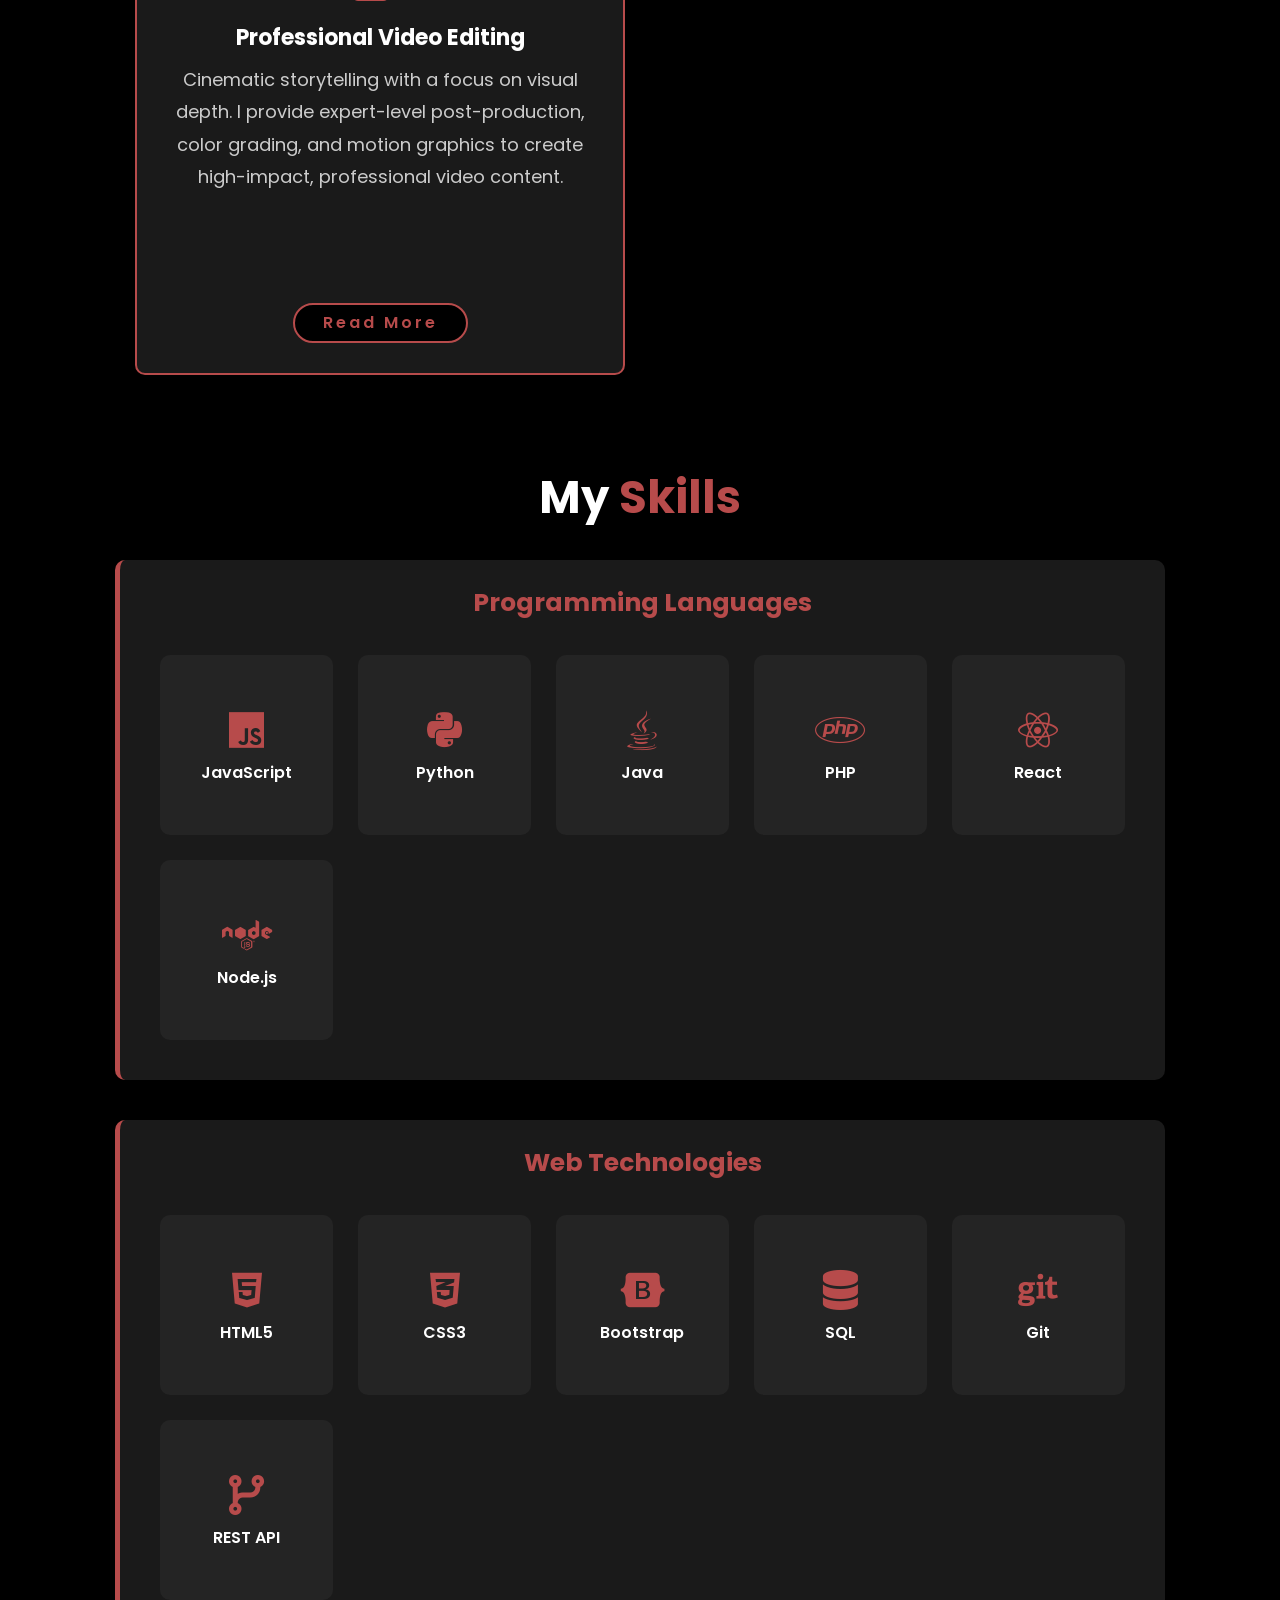
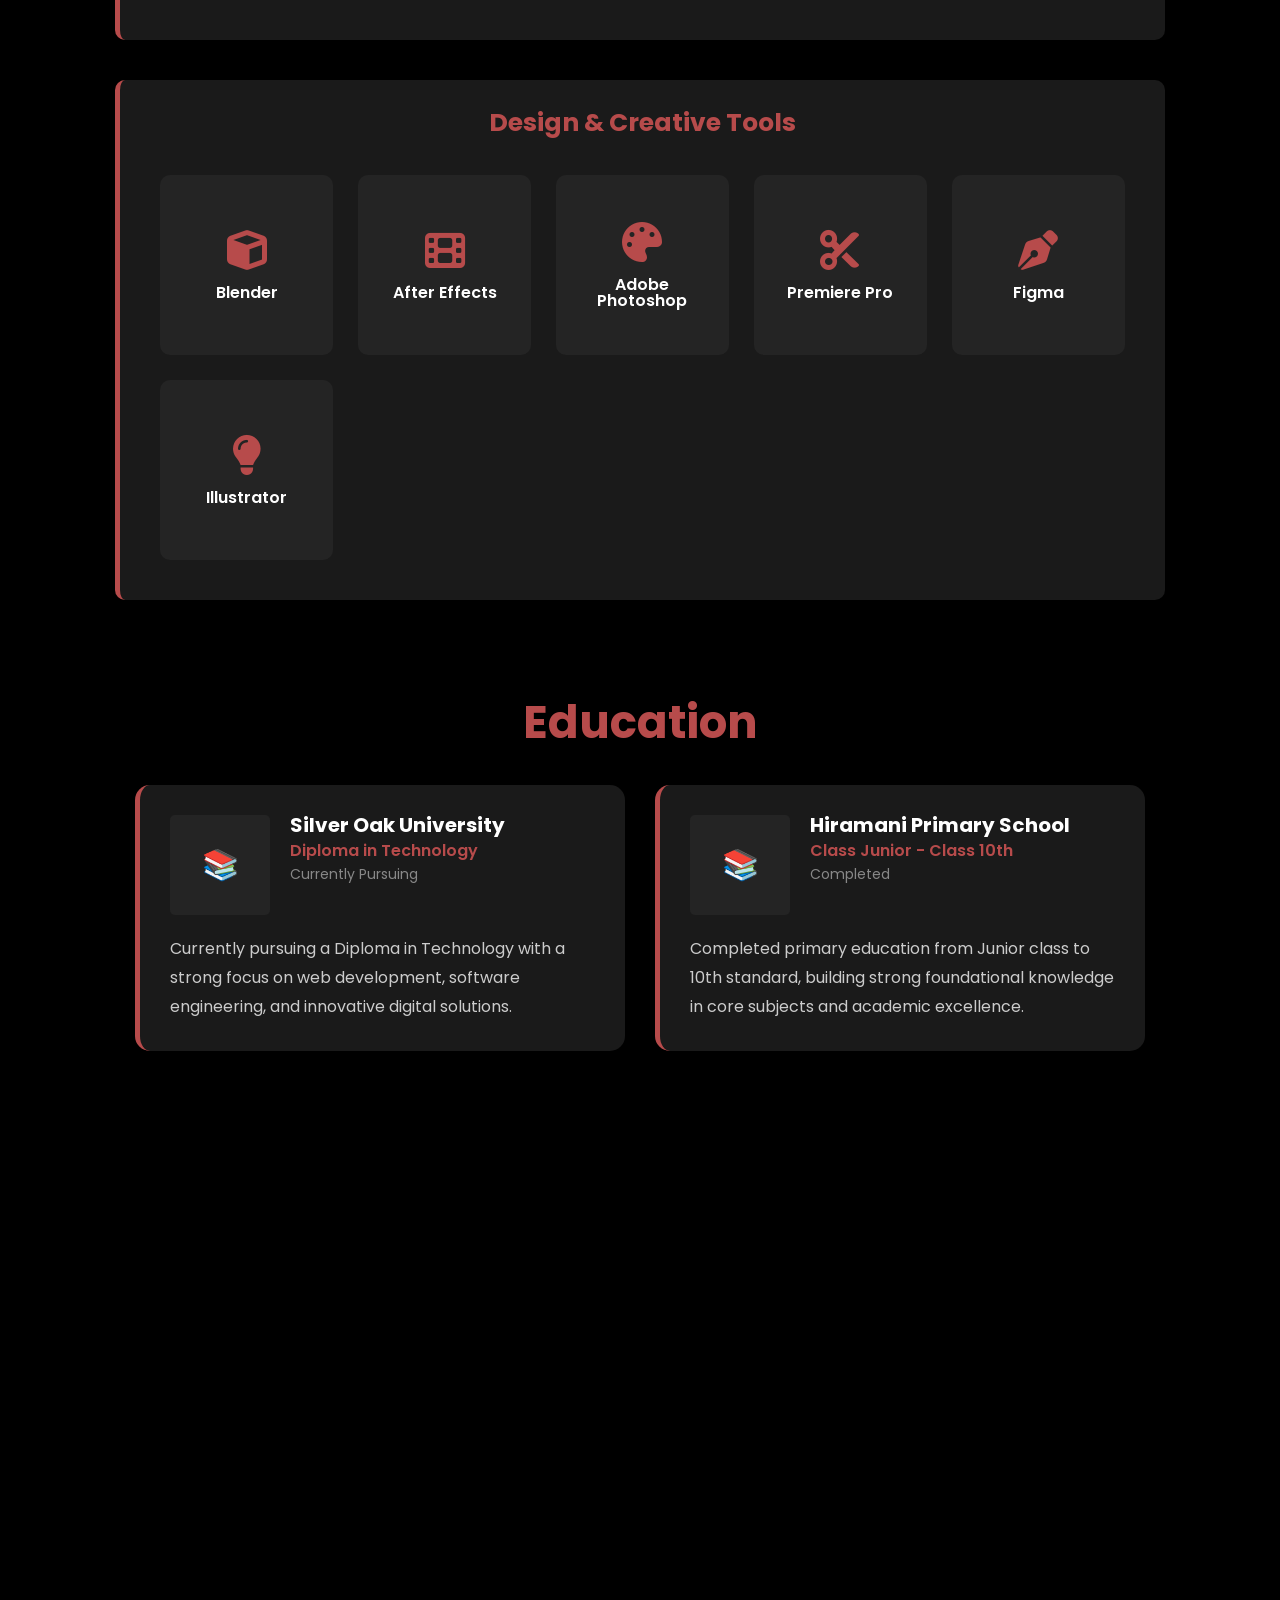
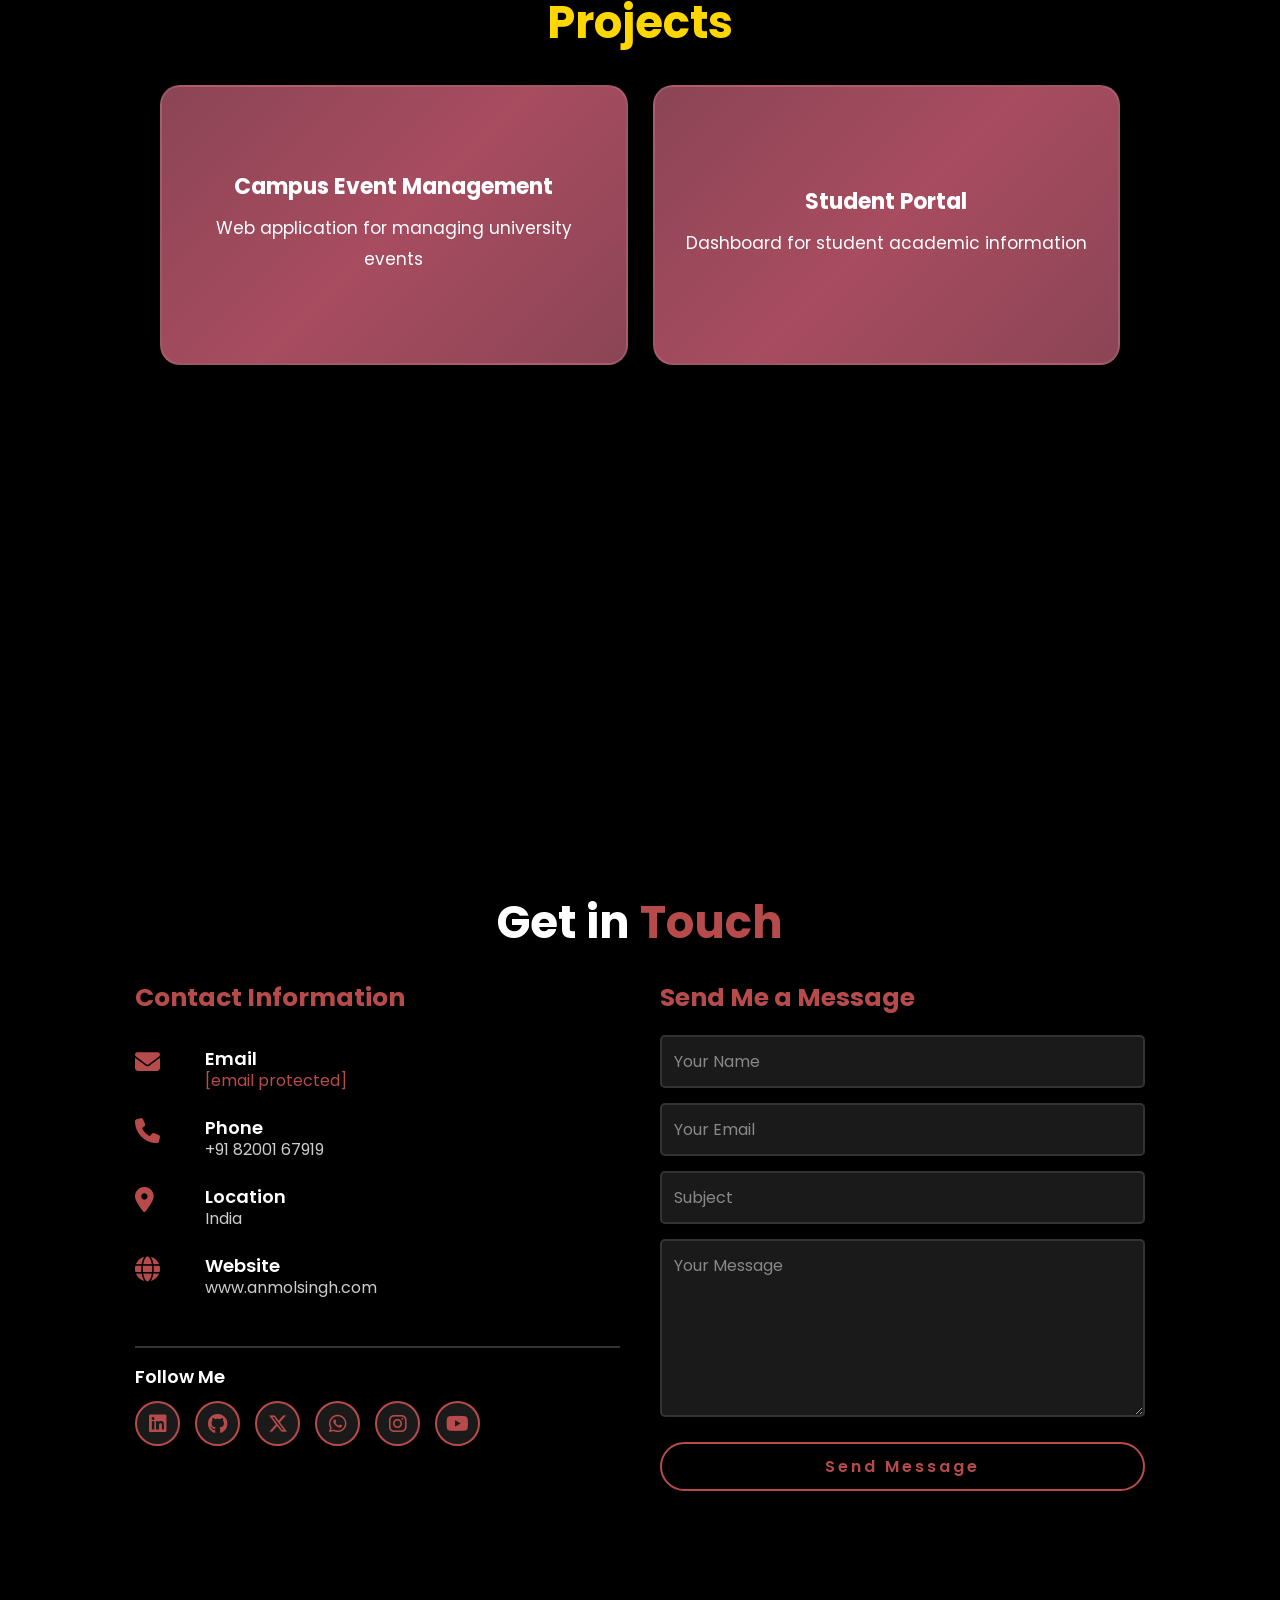
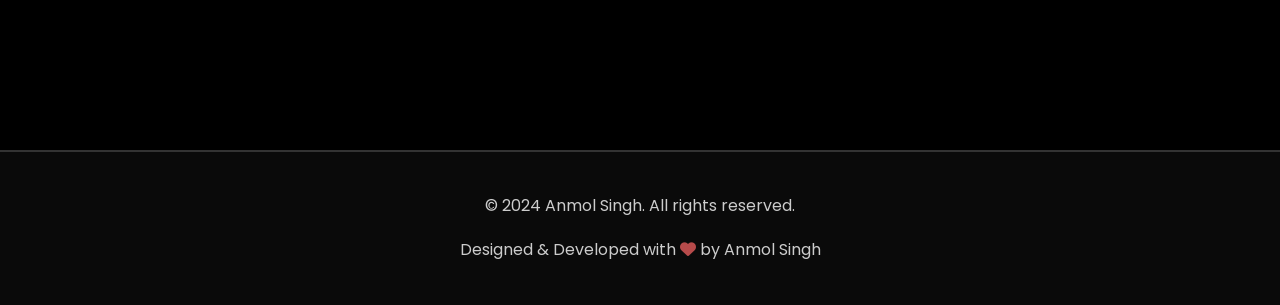
==== commit 942a89dc: "Update 'Hire me' link to WhatsApp" ====
--- a/index.html
+++ b/index.html
@@ -41,7 +41,7 @@
                 <a href="https://wa.me/918200167919" target="_blank"><i class="fa-brands fa-whatsapp"></i></a>
             </div>
             
-            <a href="/cdn-cgi/l/email-protection#ef8e818280838e8e9c9b878ededededdddaf88828e8683c18c8082" class="btn">Hire me</a>
+            <a href="https://wa.me/918200167919" target="_blank"><i class="fa-brands fa-whatsapp" class="btn">Hire me</a>
         </div>
 
         <div class="home-img">
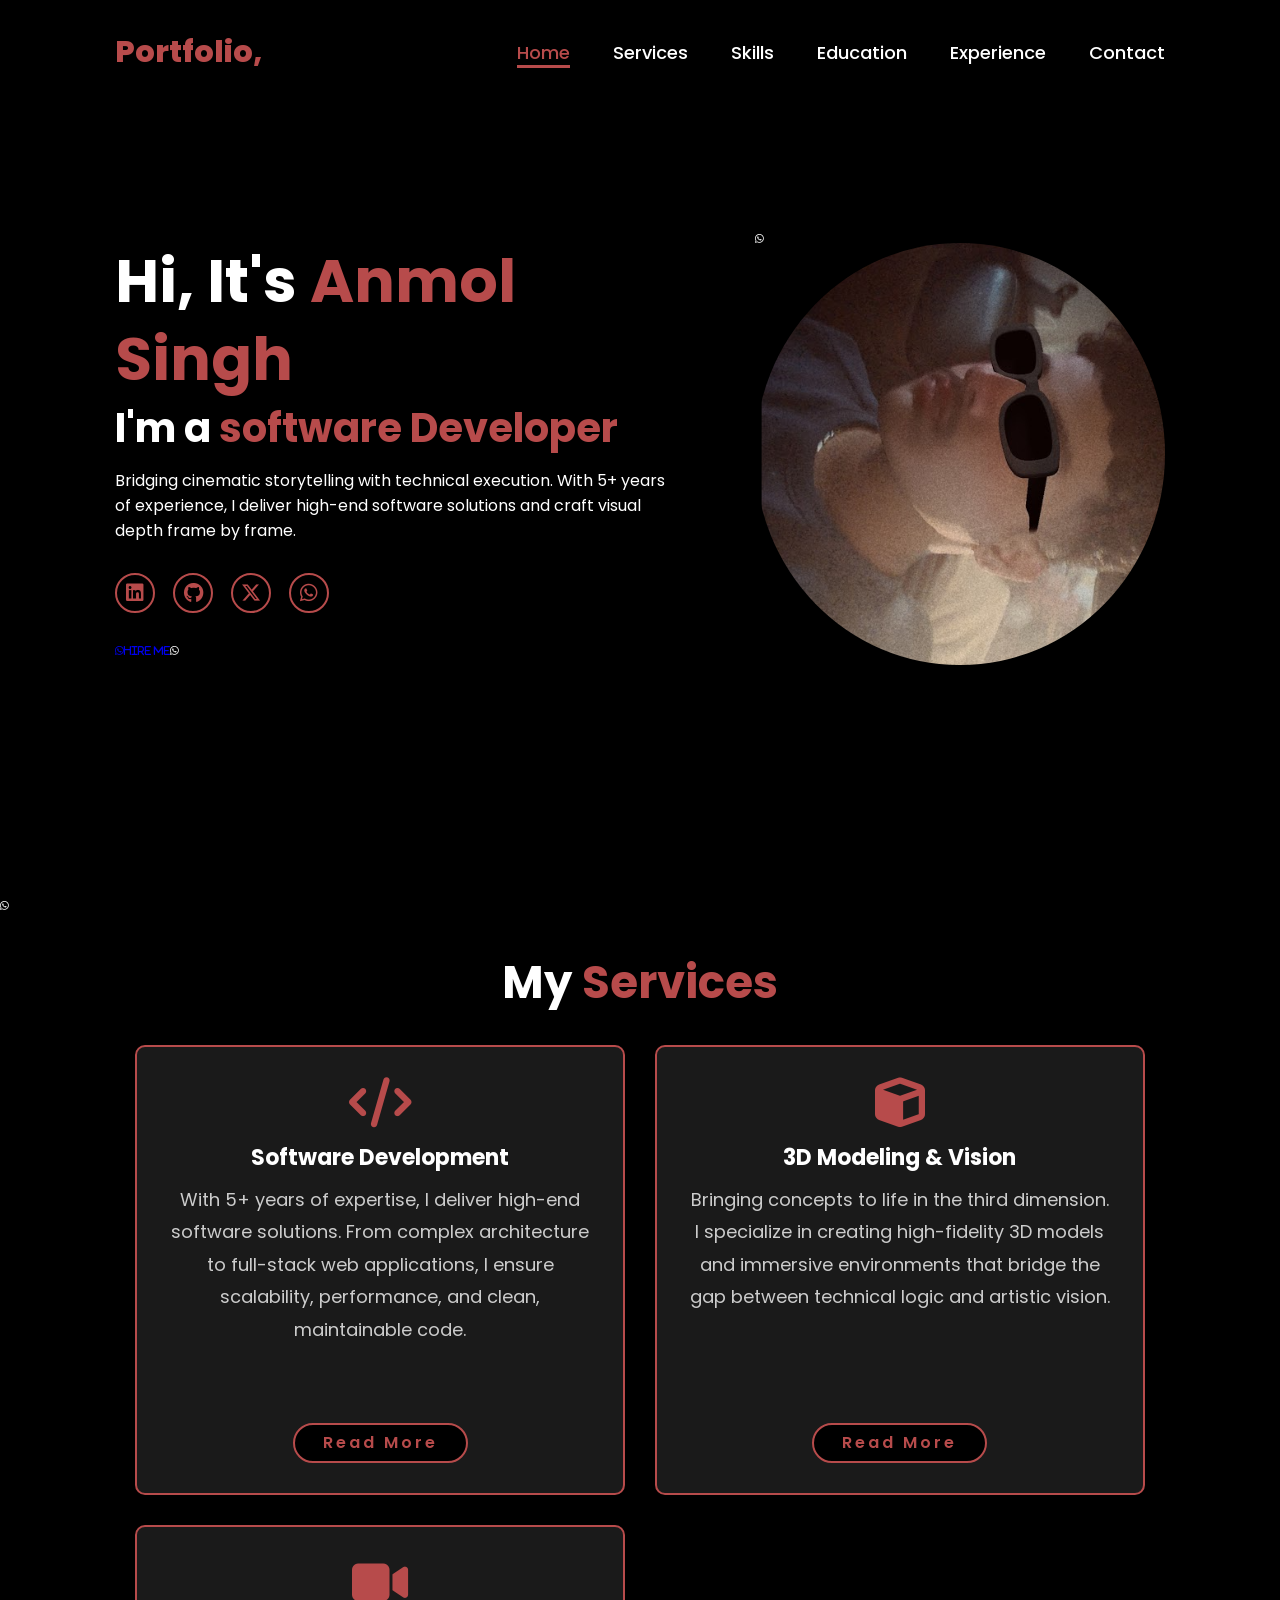
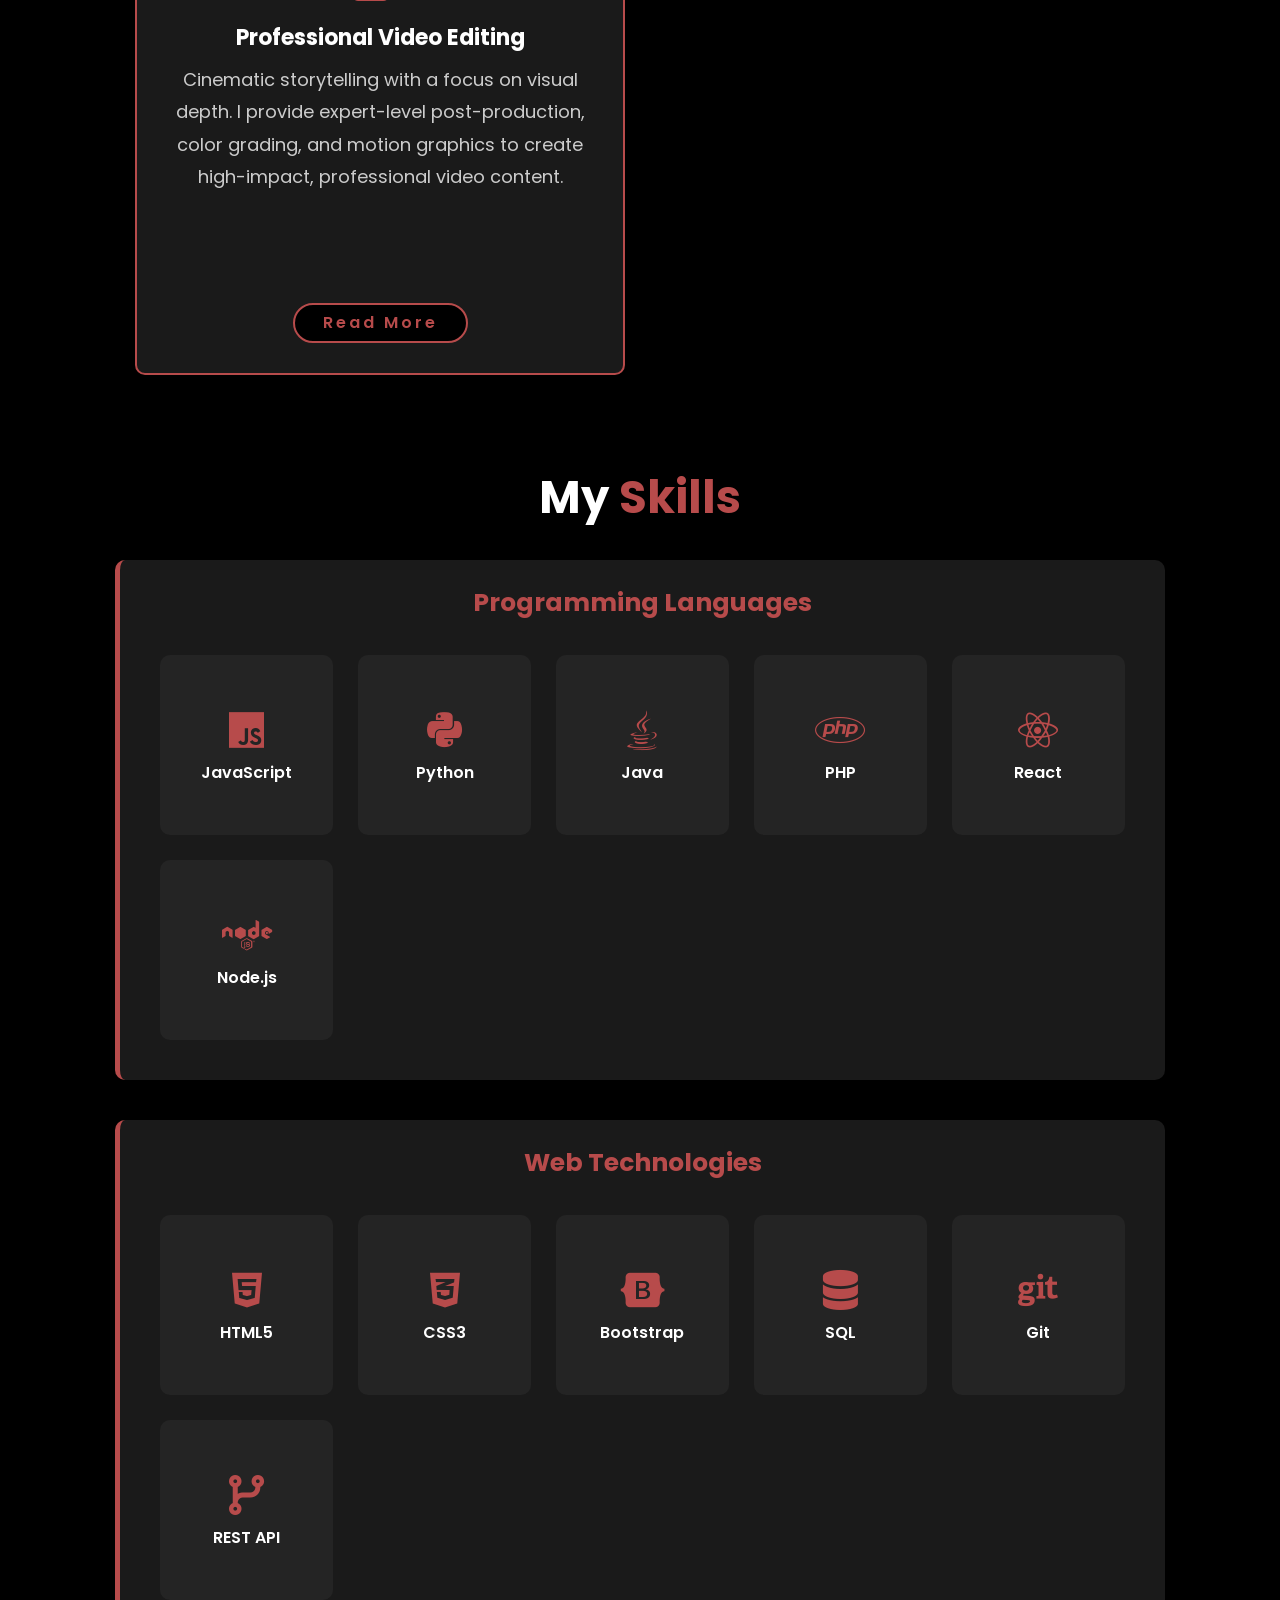
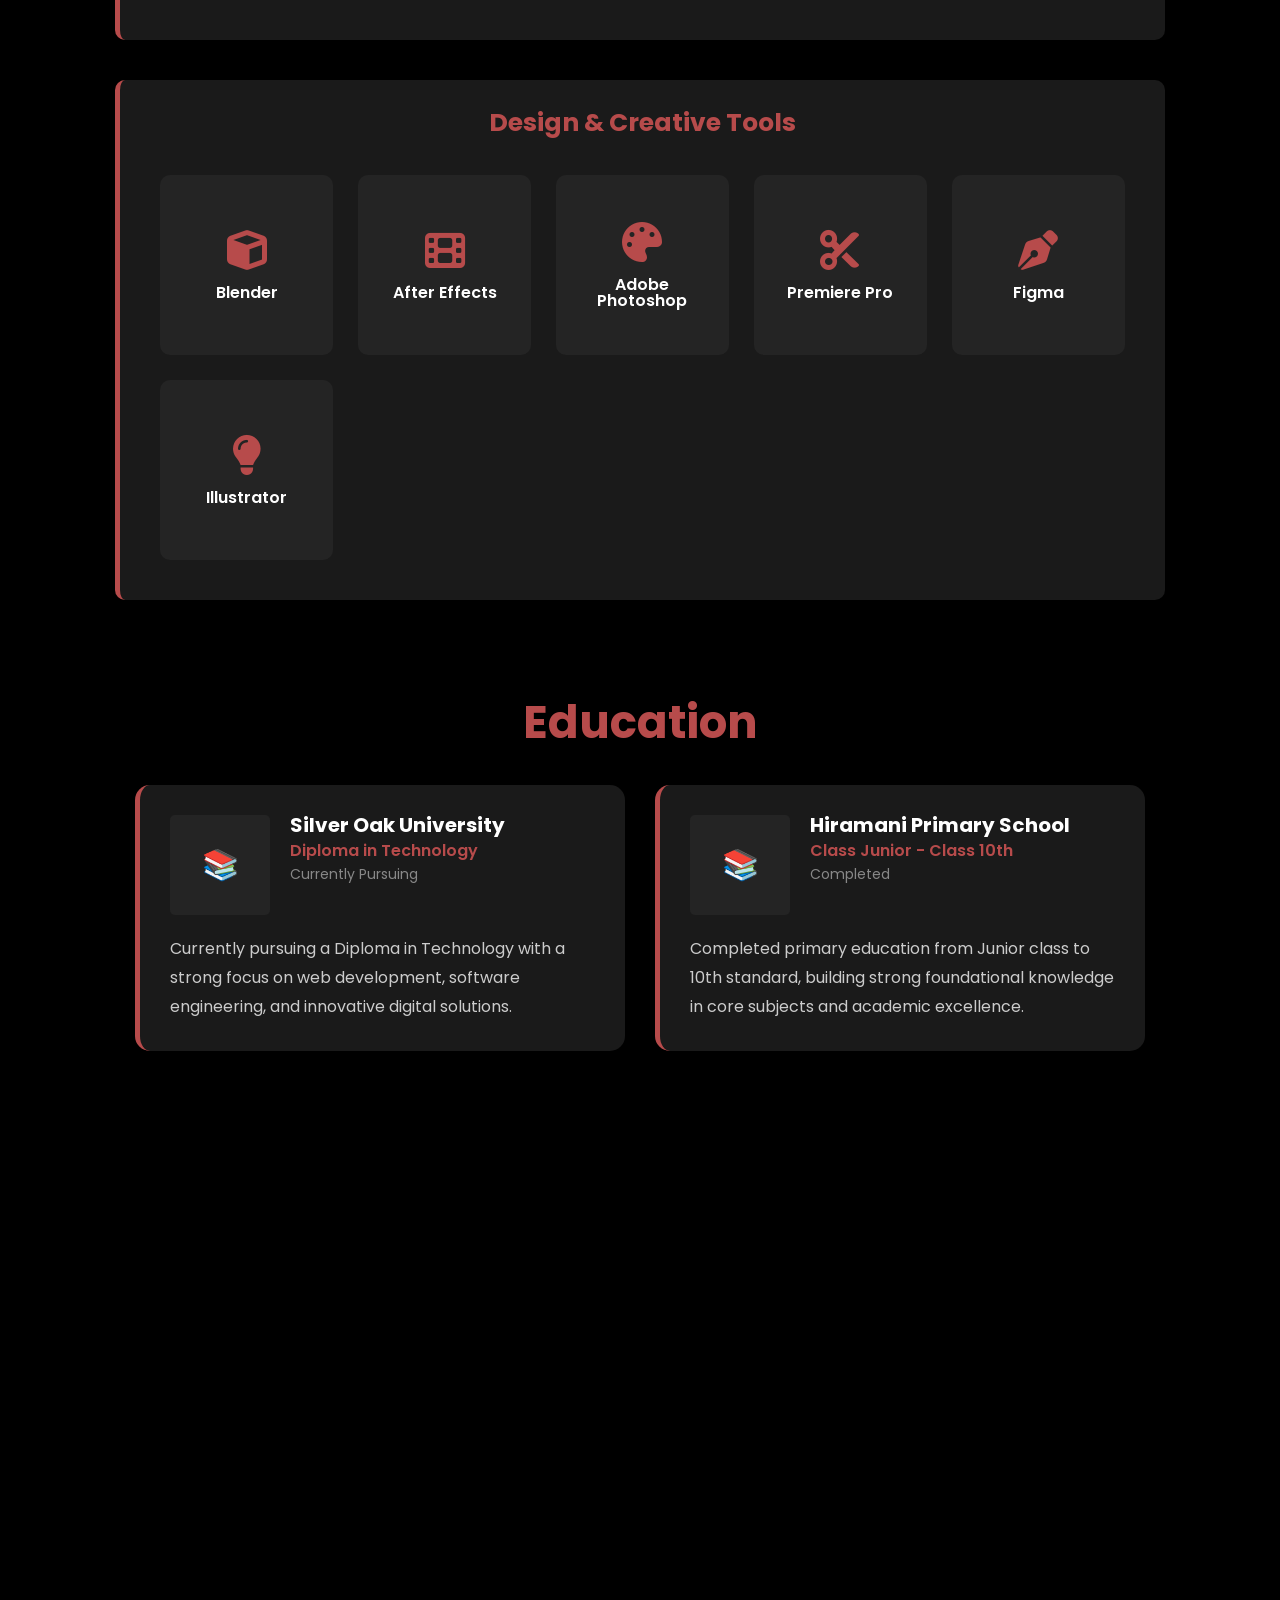
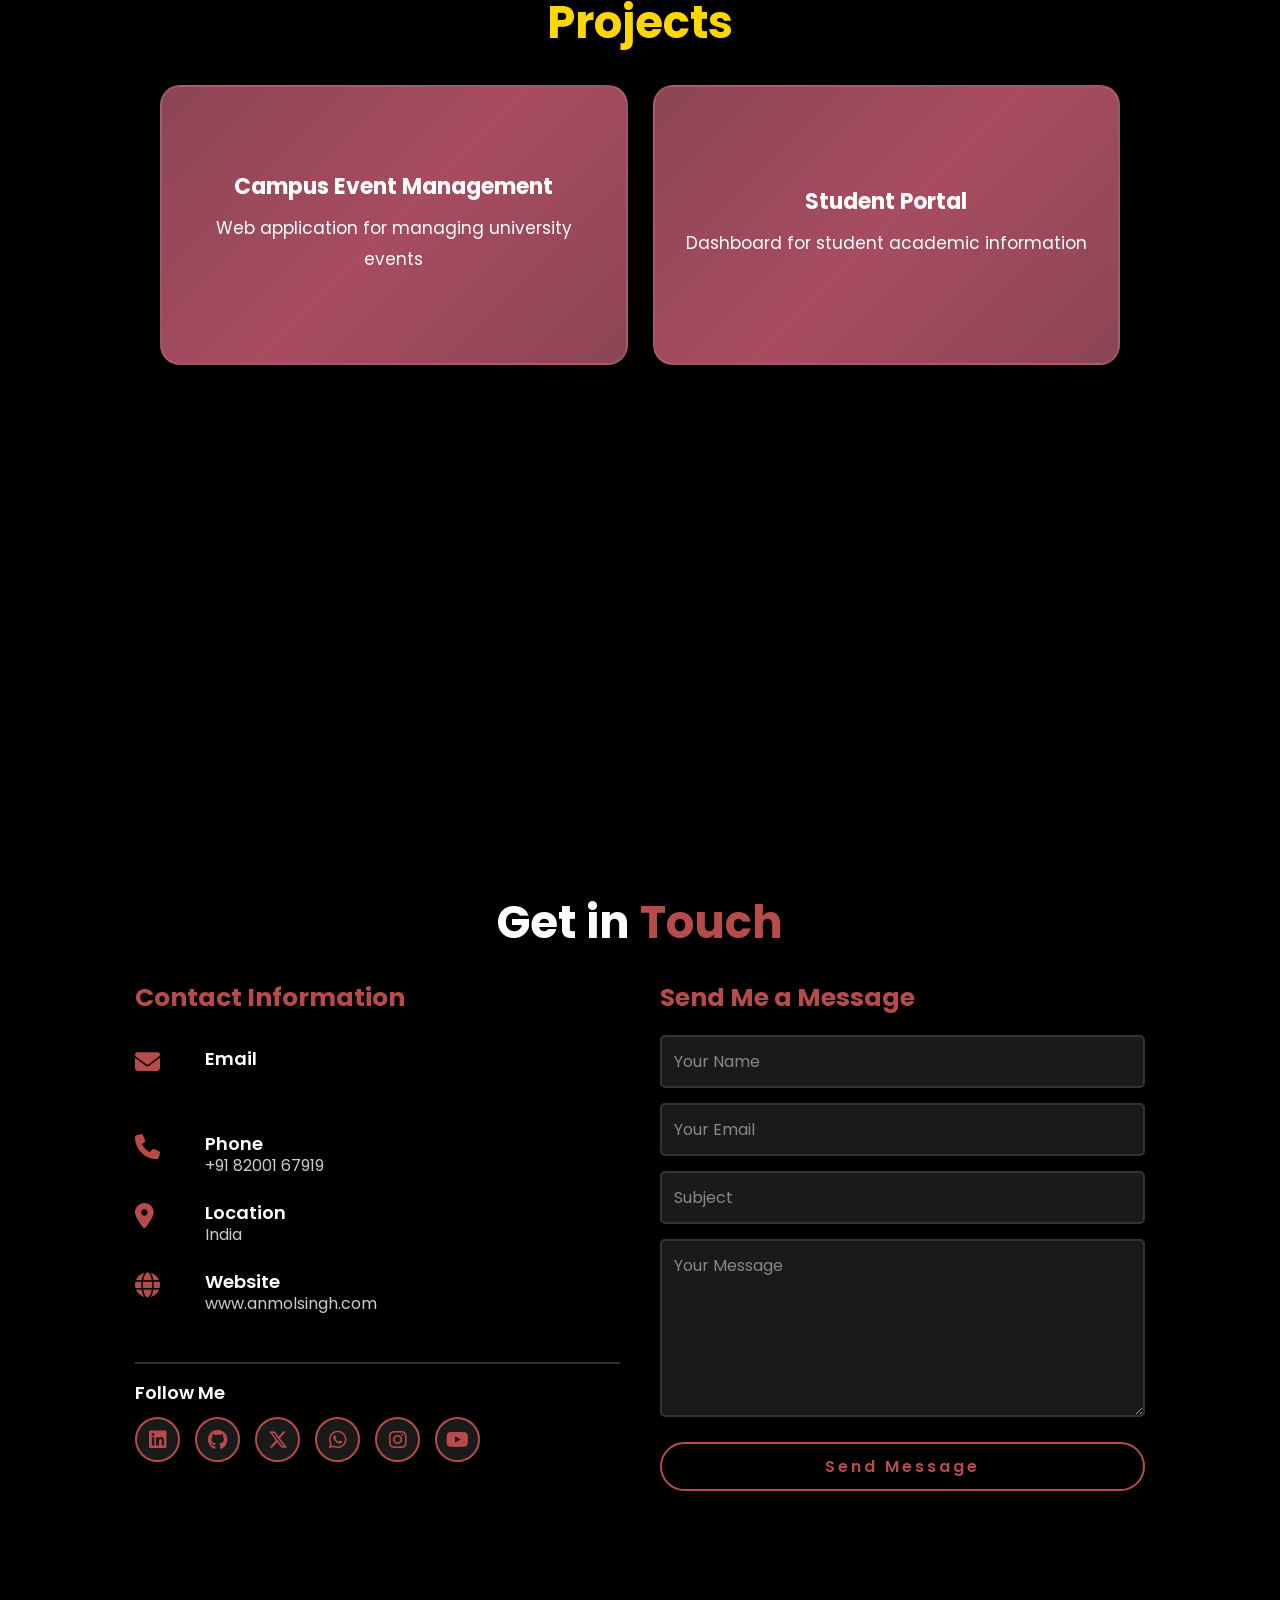
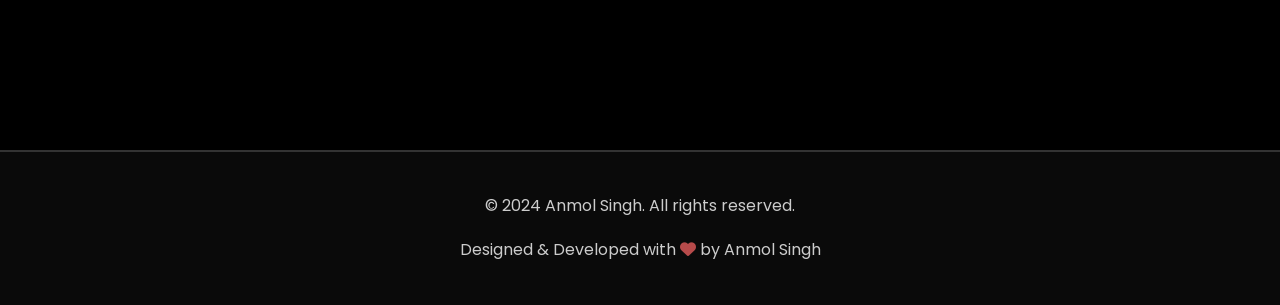
==== commit 2d3fff95: "Update index.html" ====
--- a/index.html
+++ b/index.html
@@ -255,7 +255,7 @@
                     <i class="fa-solid fa-envelope"></i>
                     <div>
                         <h4>Email</h4>
-                        <a href="/cdn-cgi/l/email-protection#48292625272429293b3c20297979797a7a082f25292124662b2725"><span class="__cf_email__" data-cfemail="4726292a282b262634332f26767676757507202a262e2b6924282a">[email&#160;protected]</span></a>
+                        <a href="@anmolaastha11122@gmail.com"</a>
                     </div>
                 </div>
 
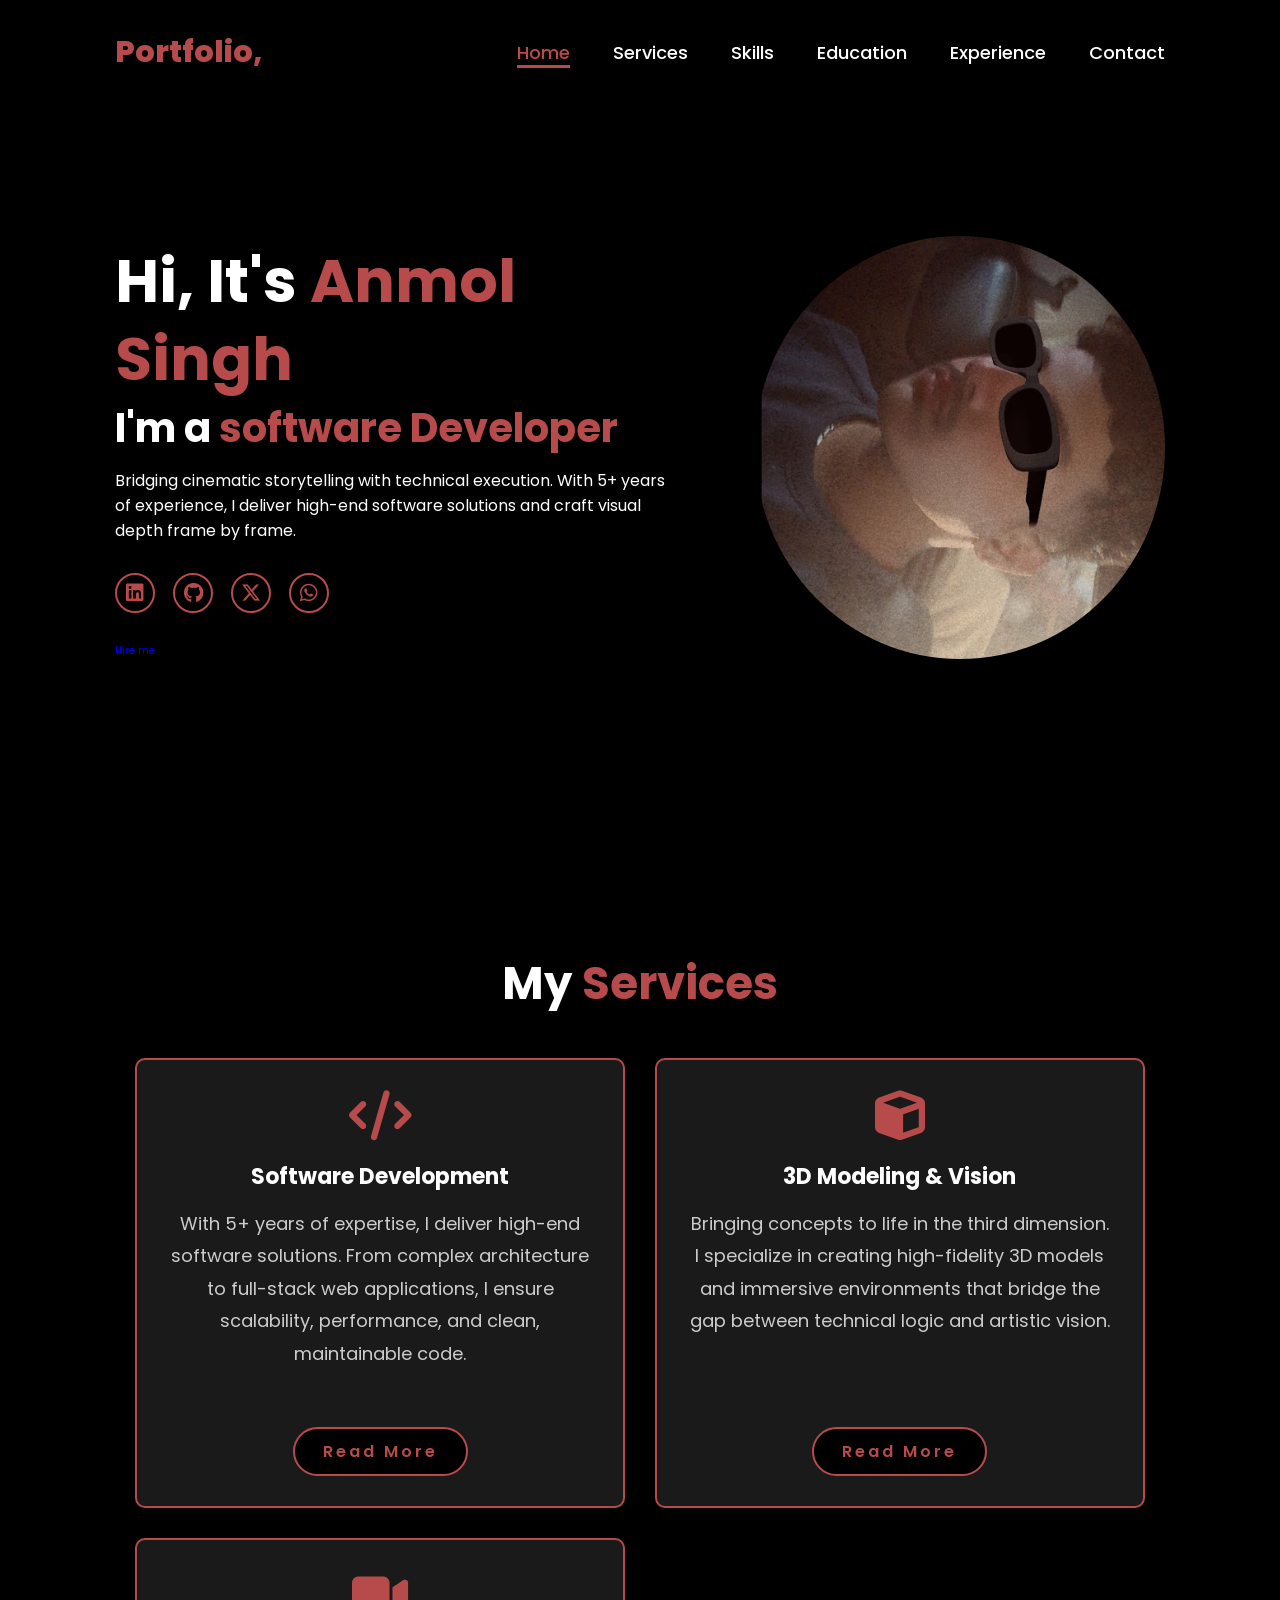
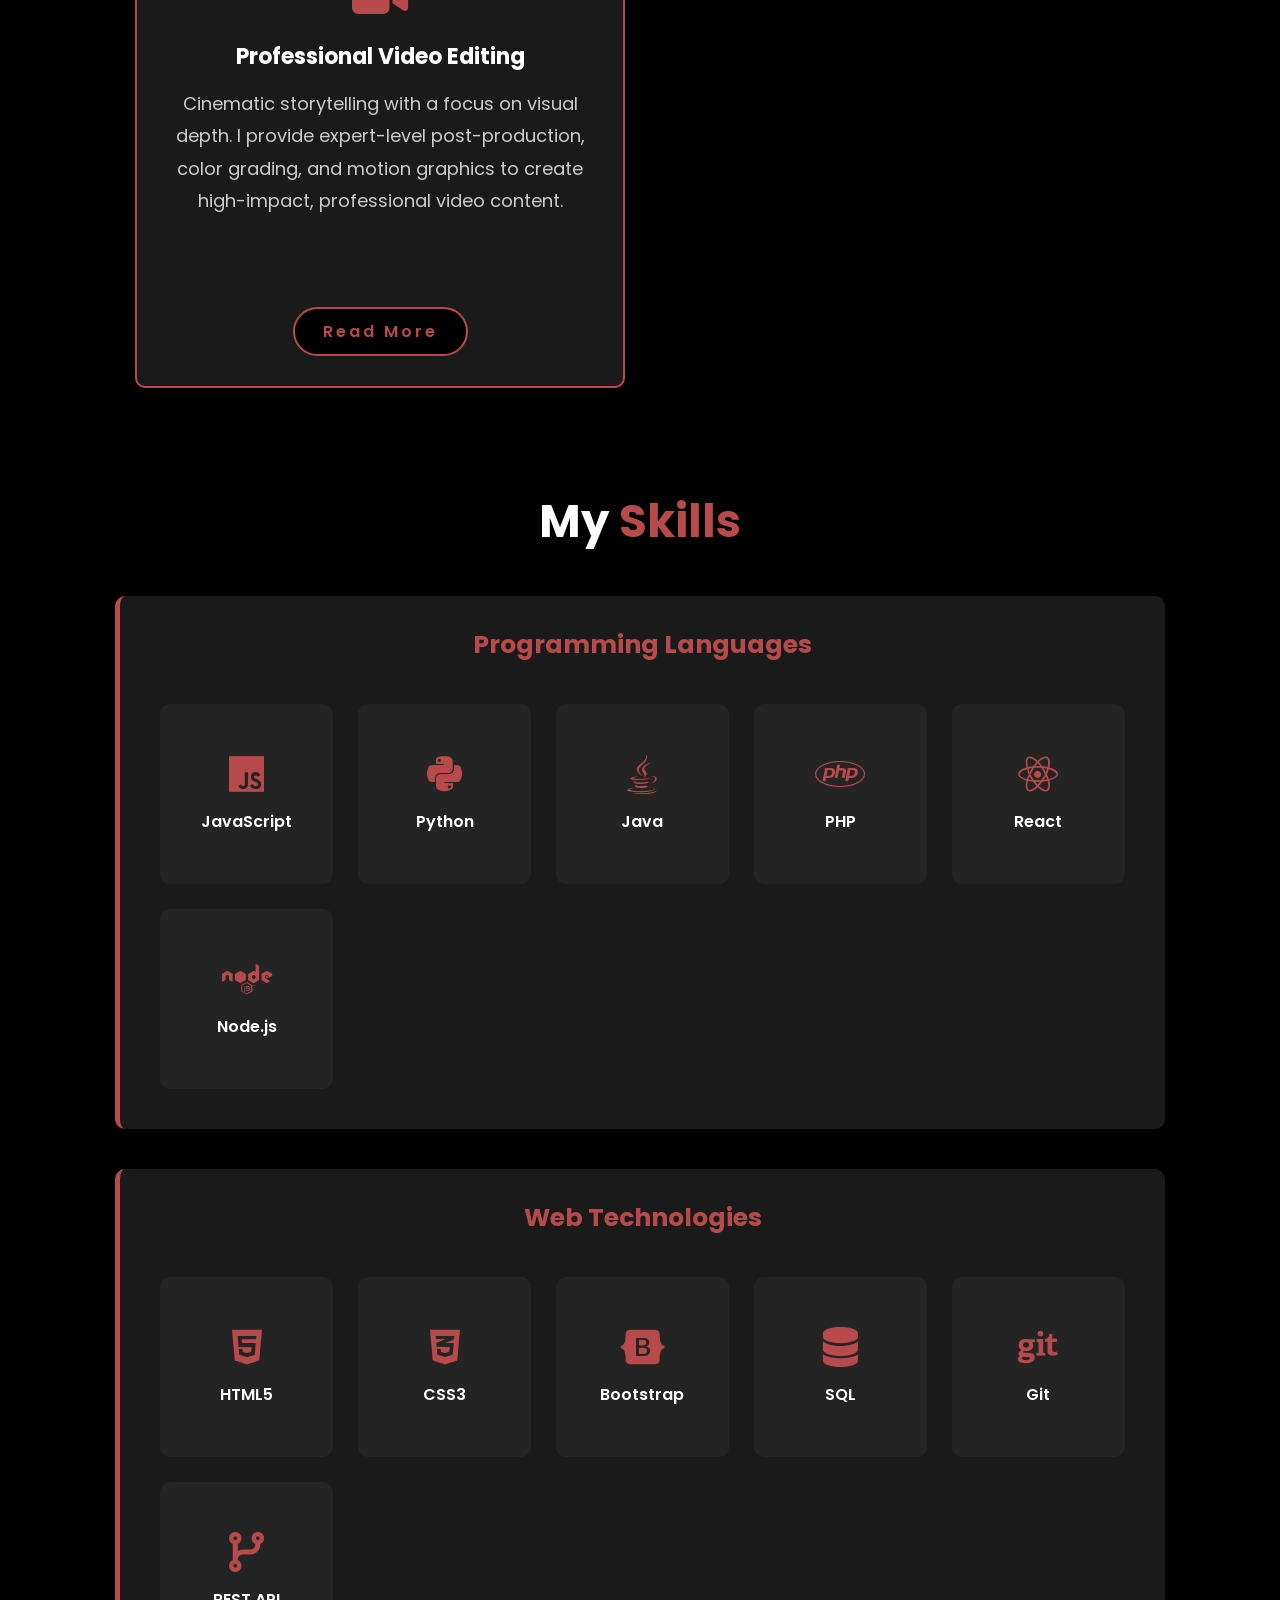
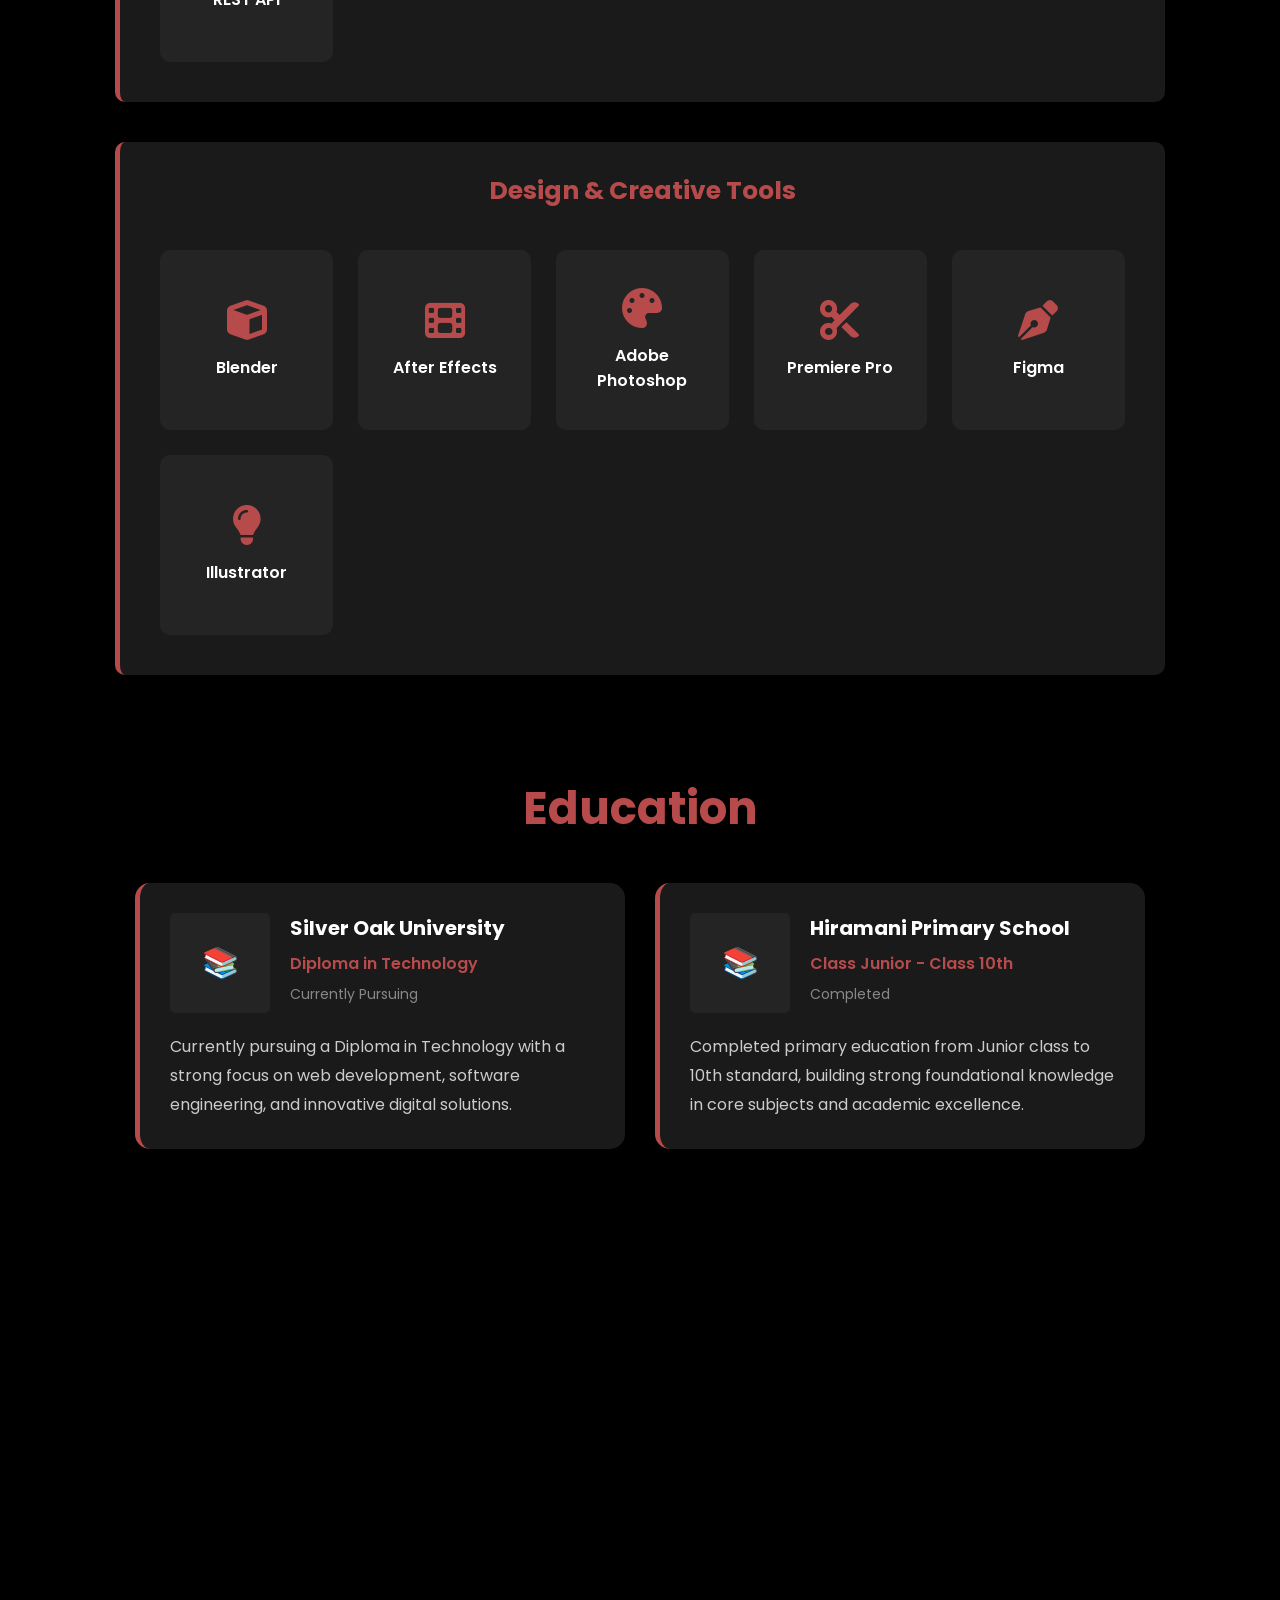
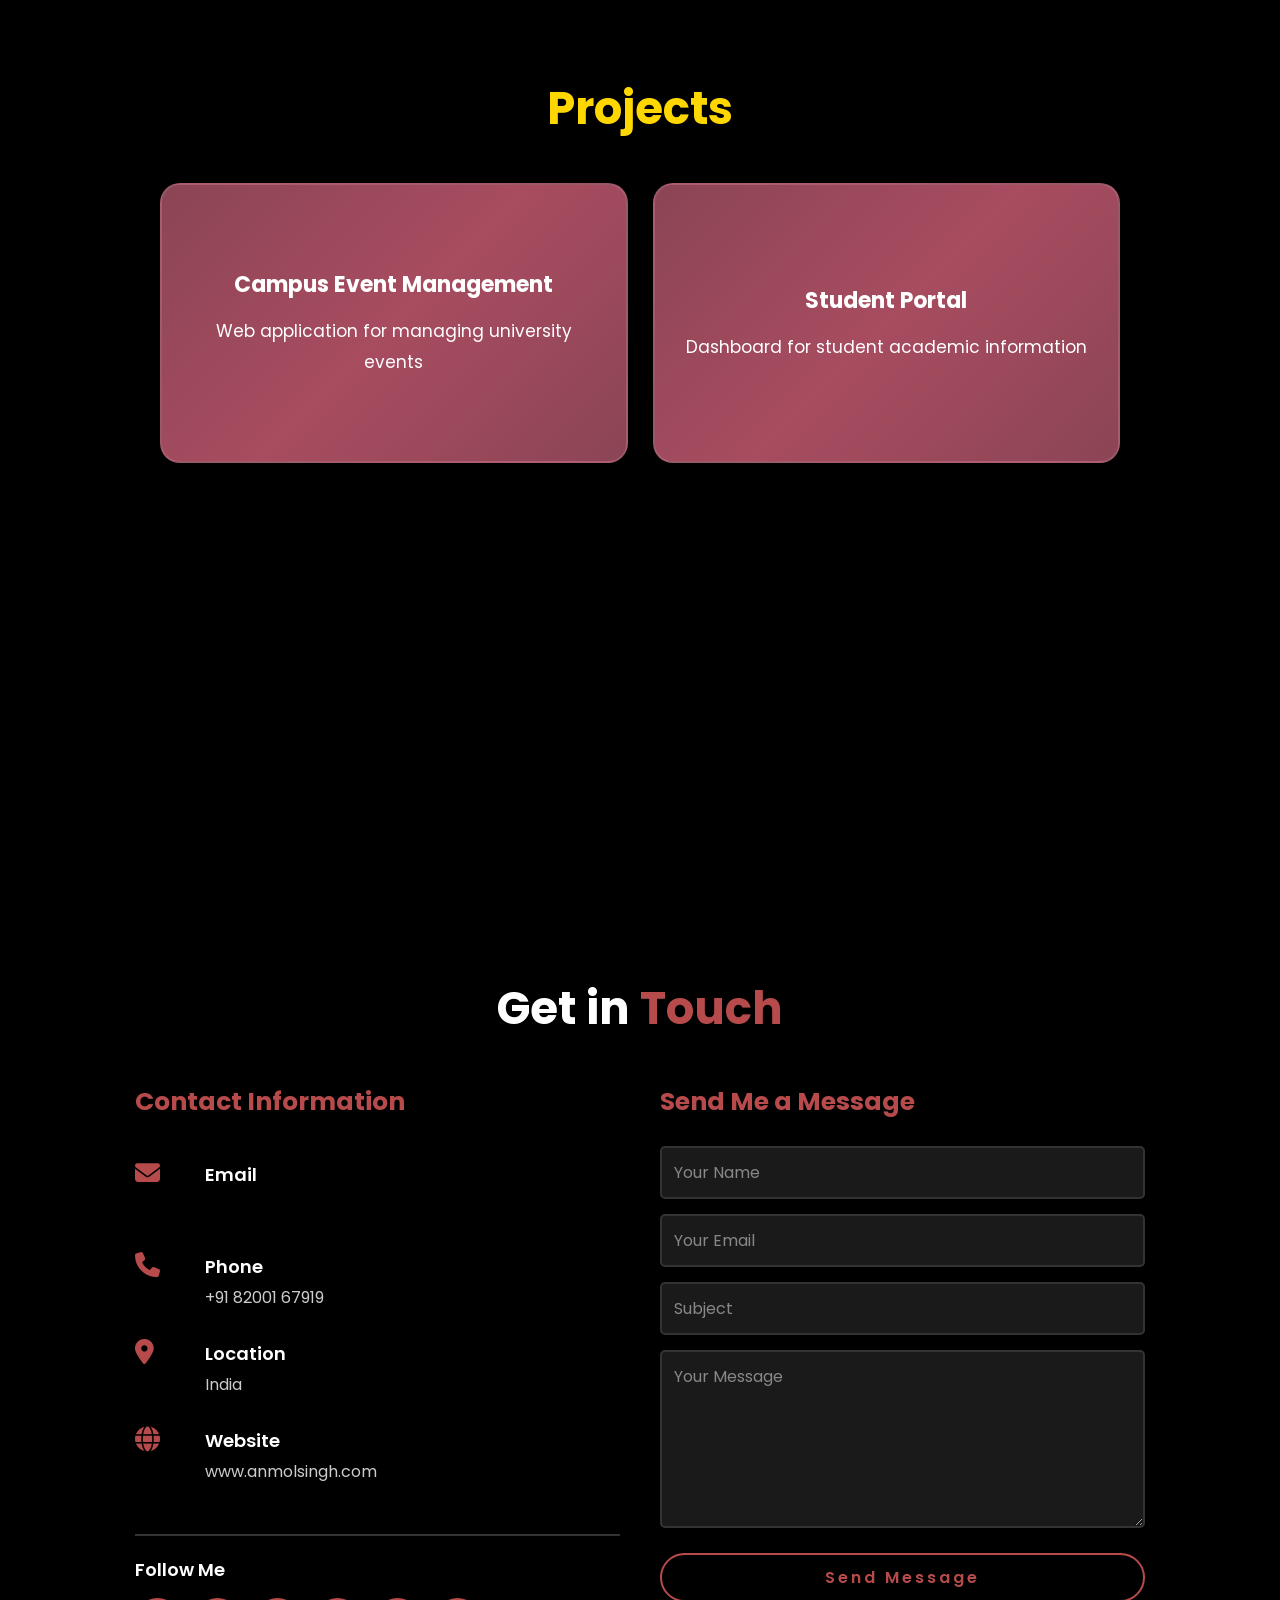
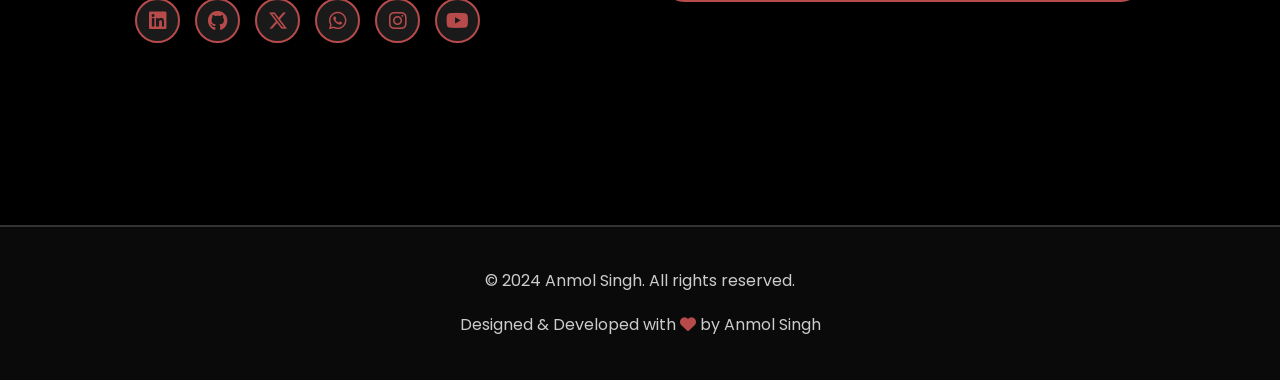
==== commit a76d2b90: "Update index.html" ====
--- a/index.html
+++ b/index.html
@@ -41,7 +41,7 @@
                 <a href="https://wa.me/918200167919" target="_blank"><i class="fa-brands fa-whatsapp"></i></a>
             </div>
             
-            <a href="https://wa.me/918200167919" target="_blank"><i class="fa-brands fa-whatsapp" class="btn">Hire me</a>
+            <a href="https://wa.me/918200167919">Hire me</a>
         </div>
 
         <div class="home-img">
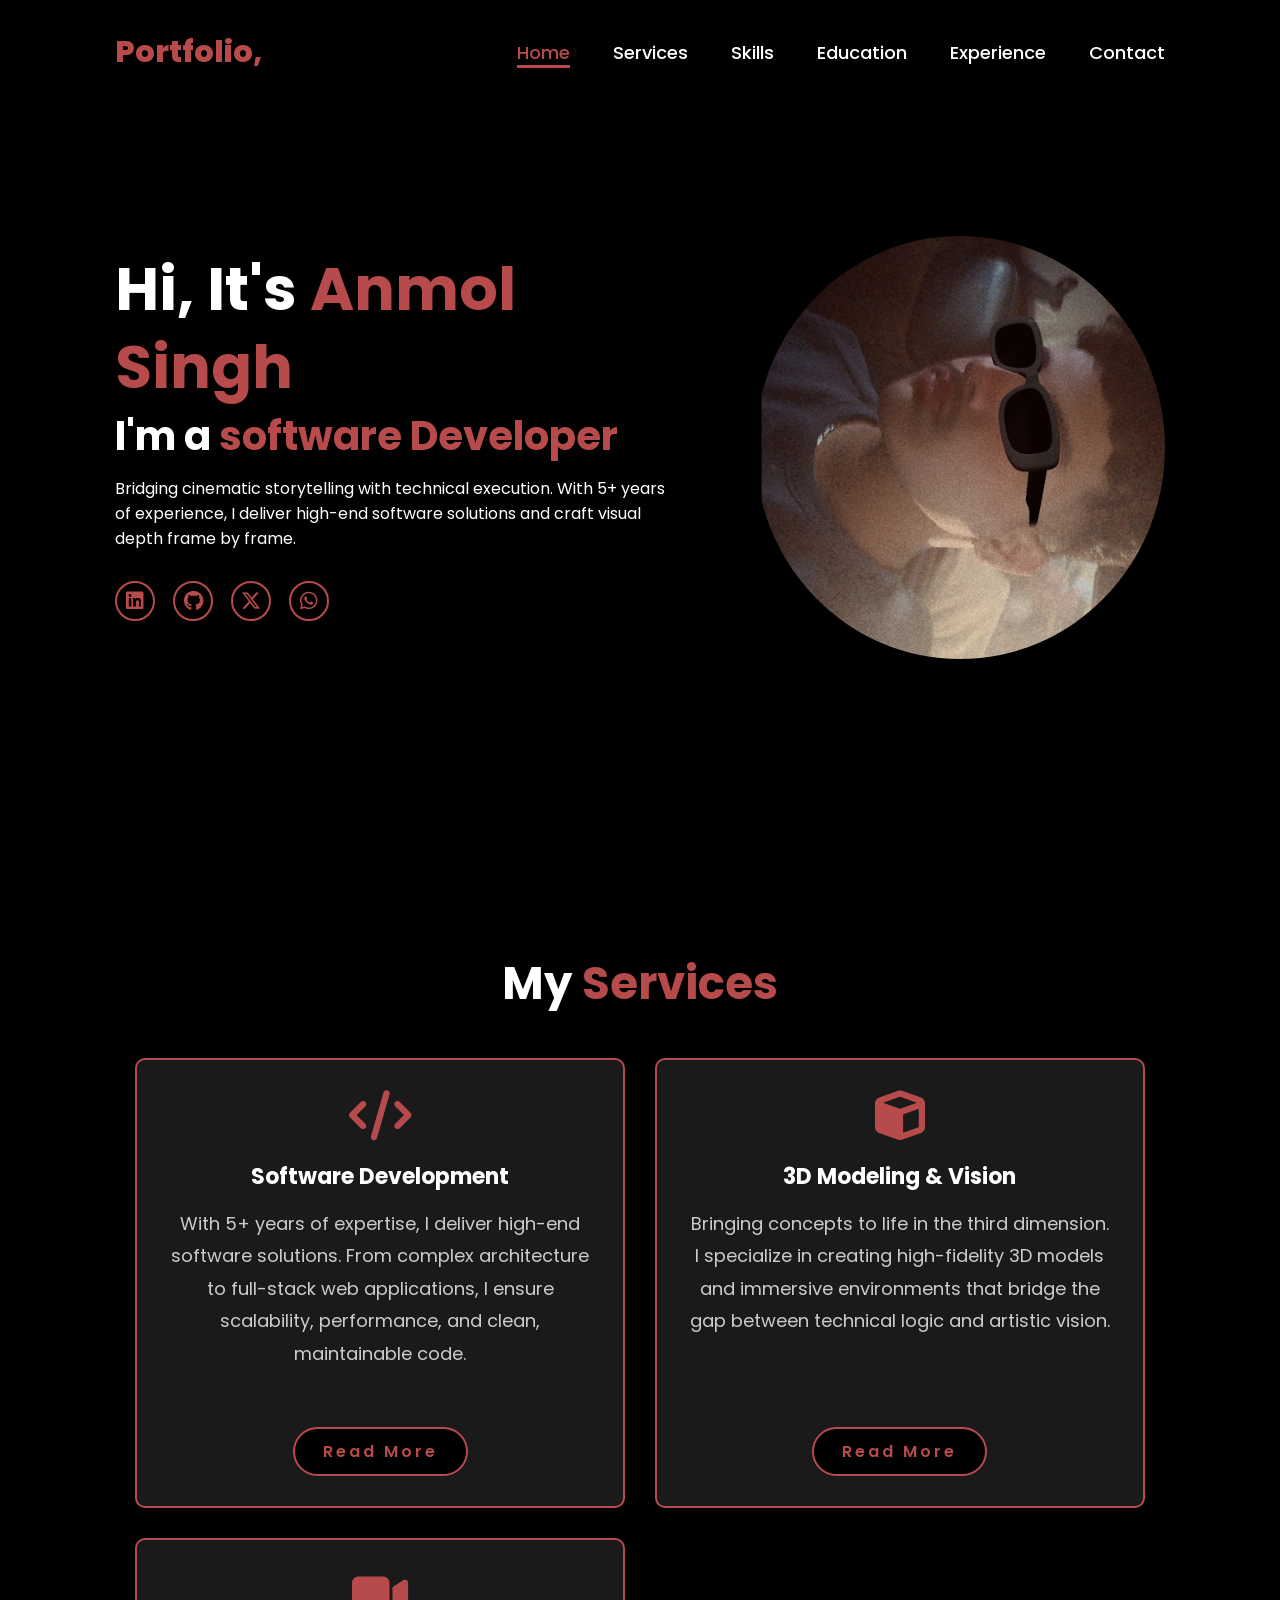
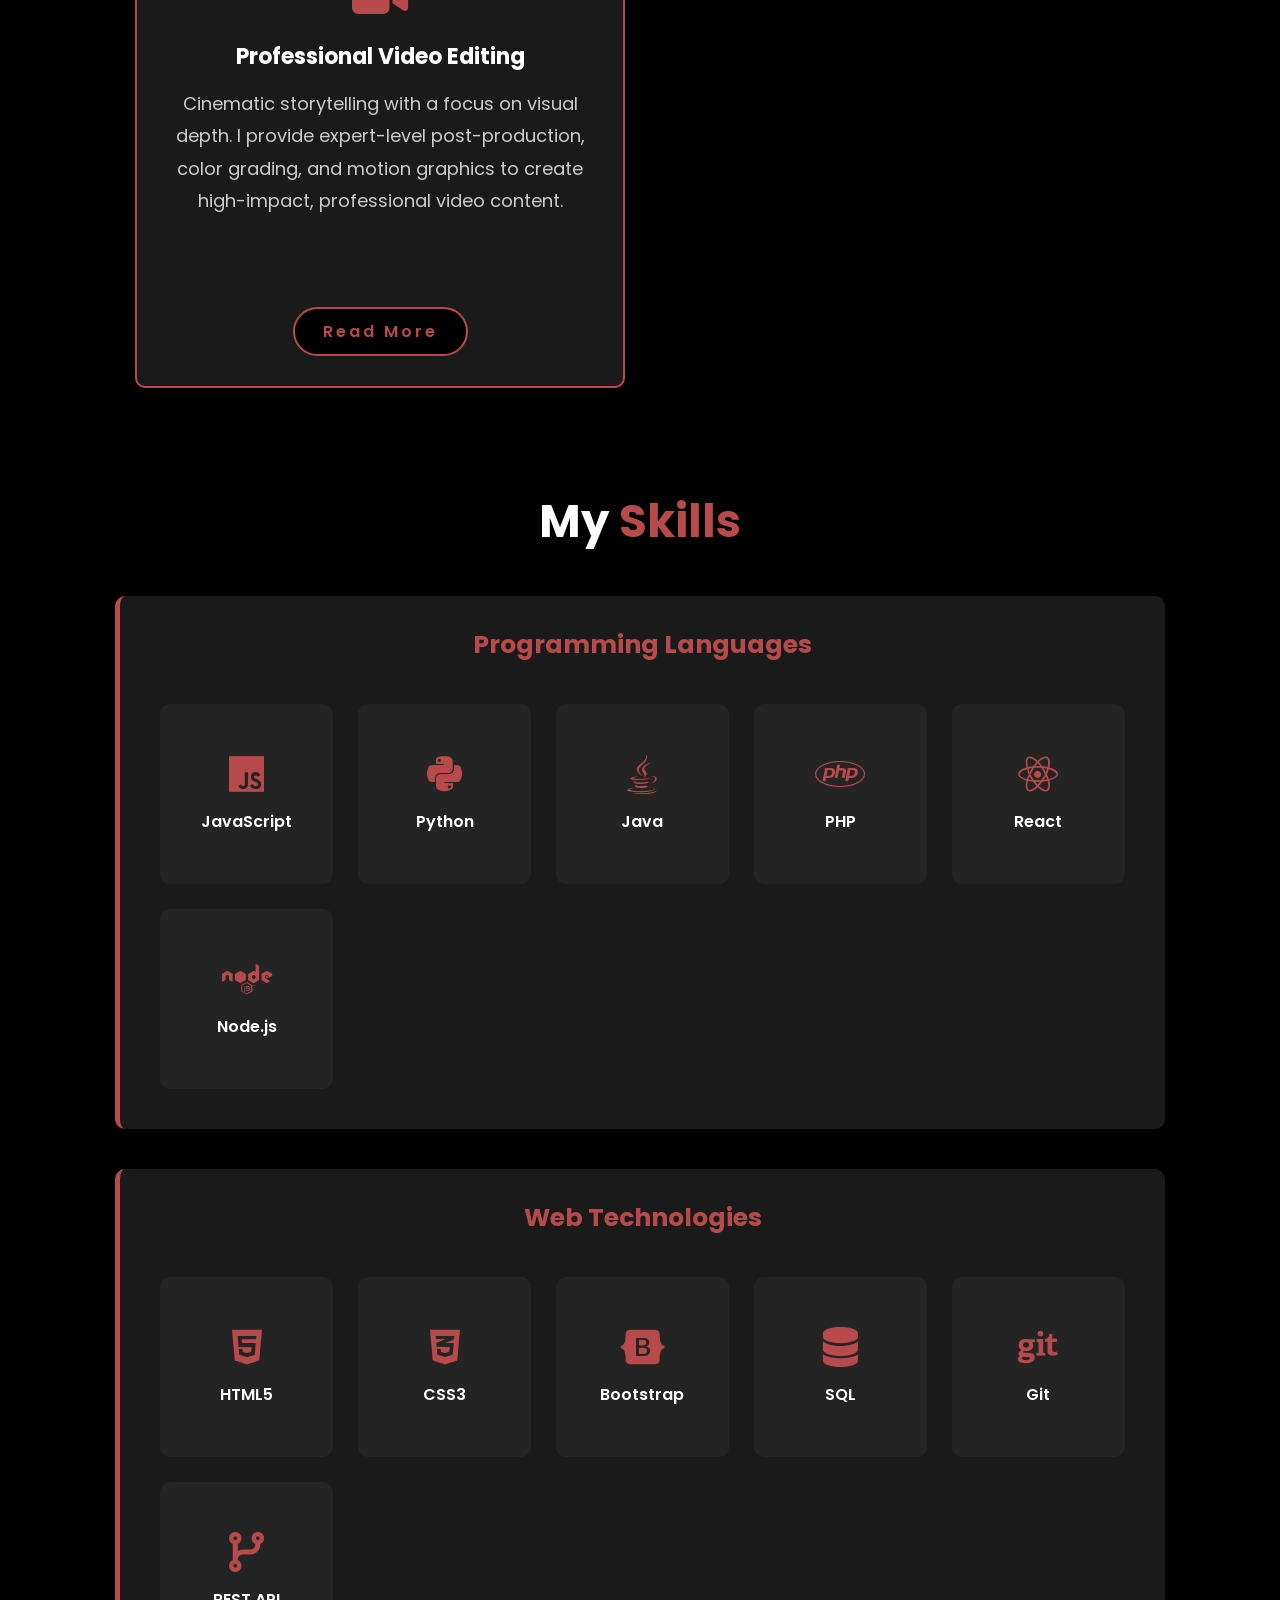
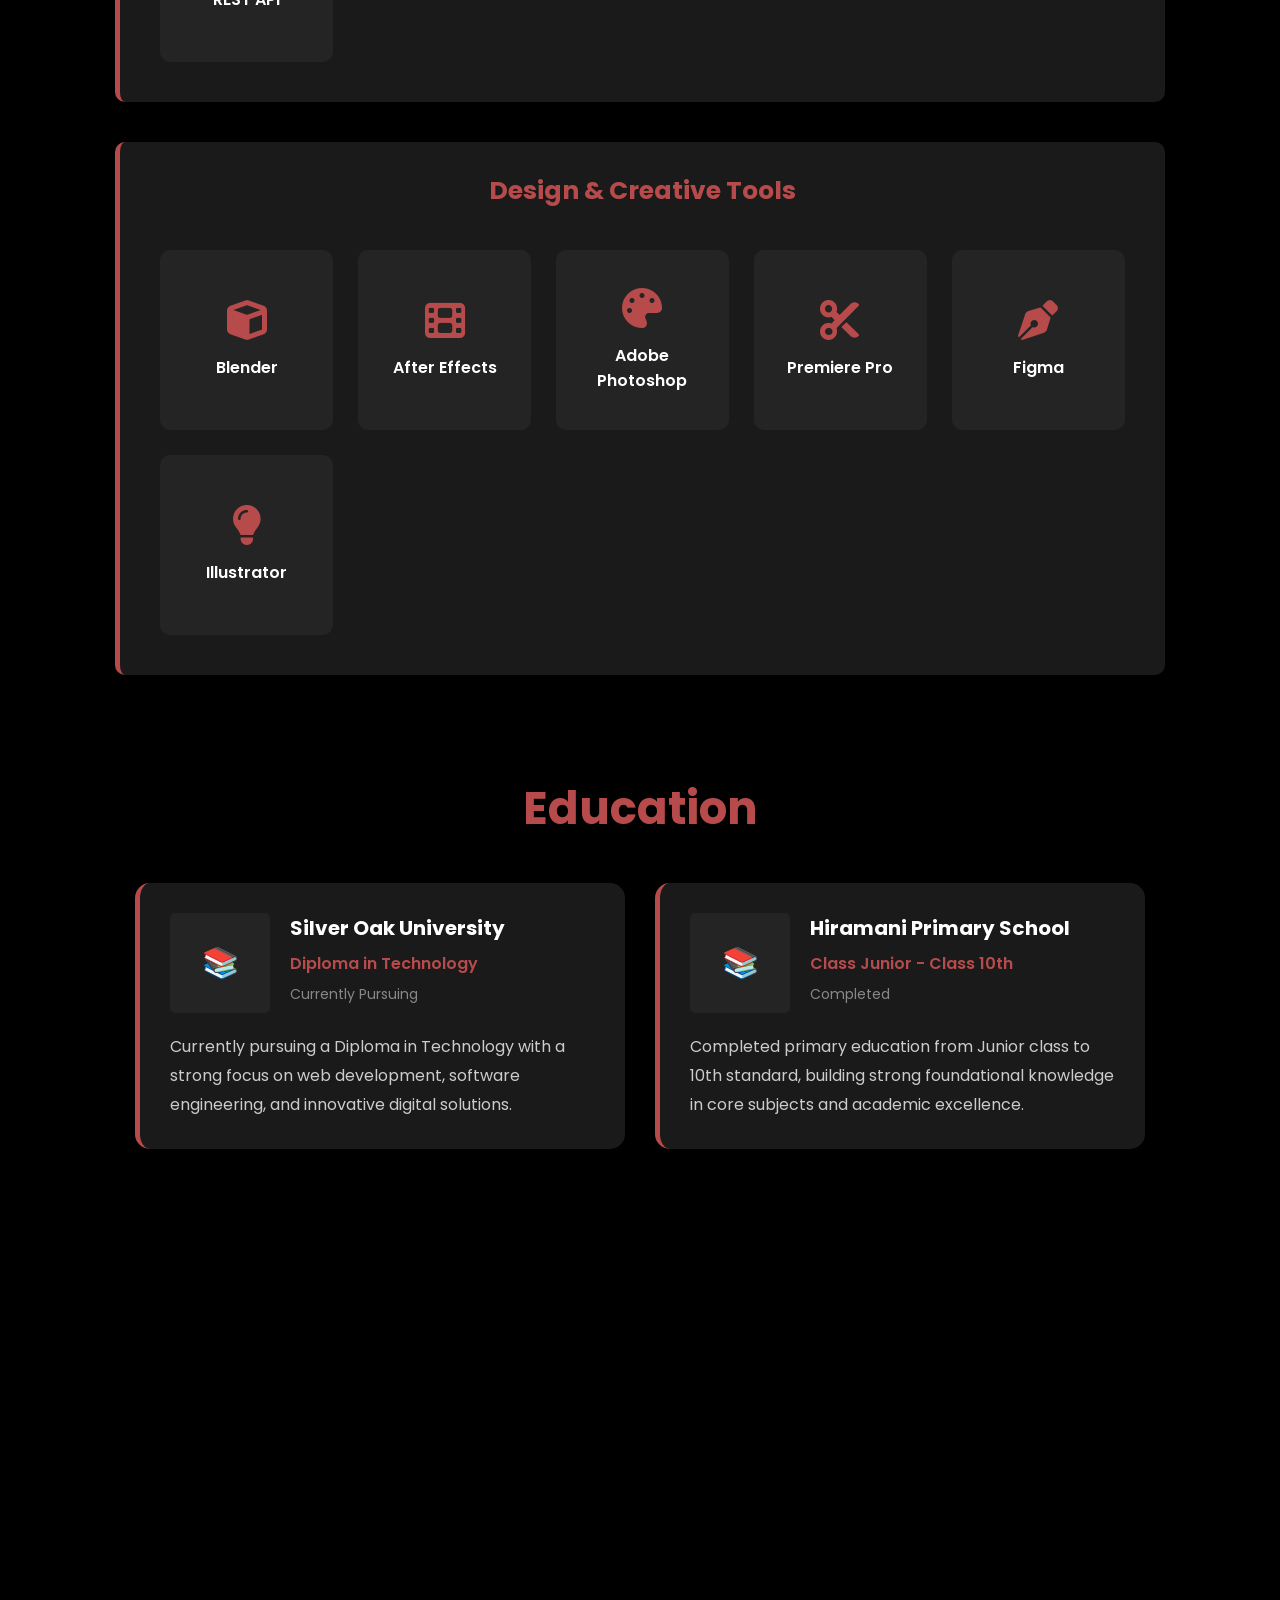
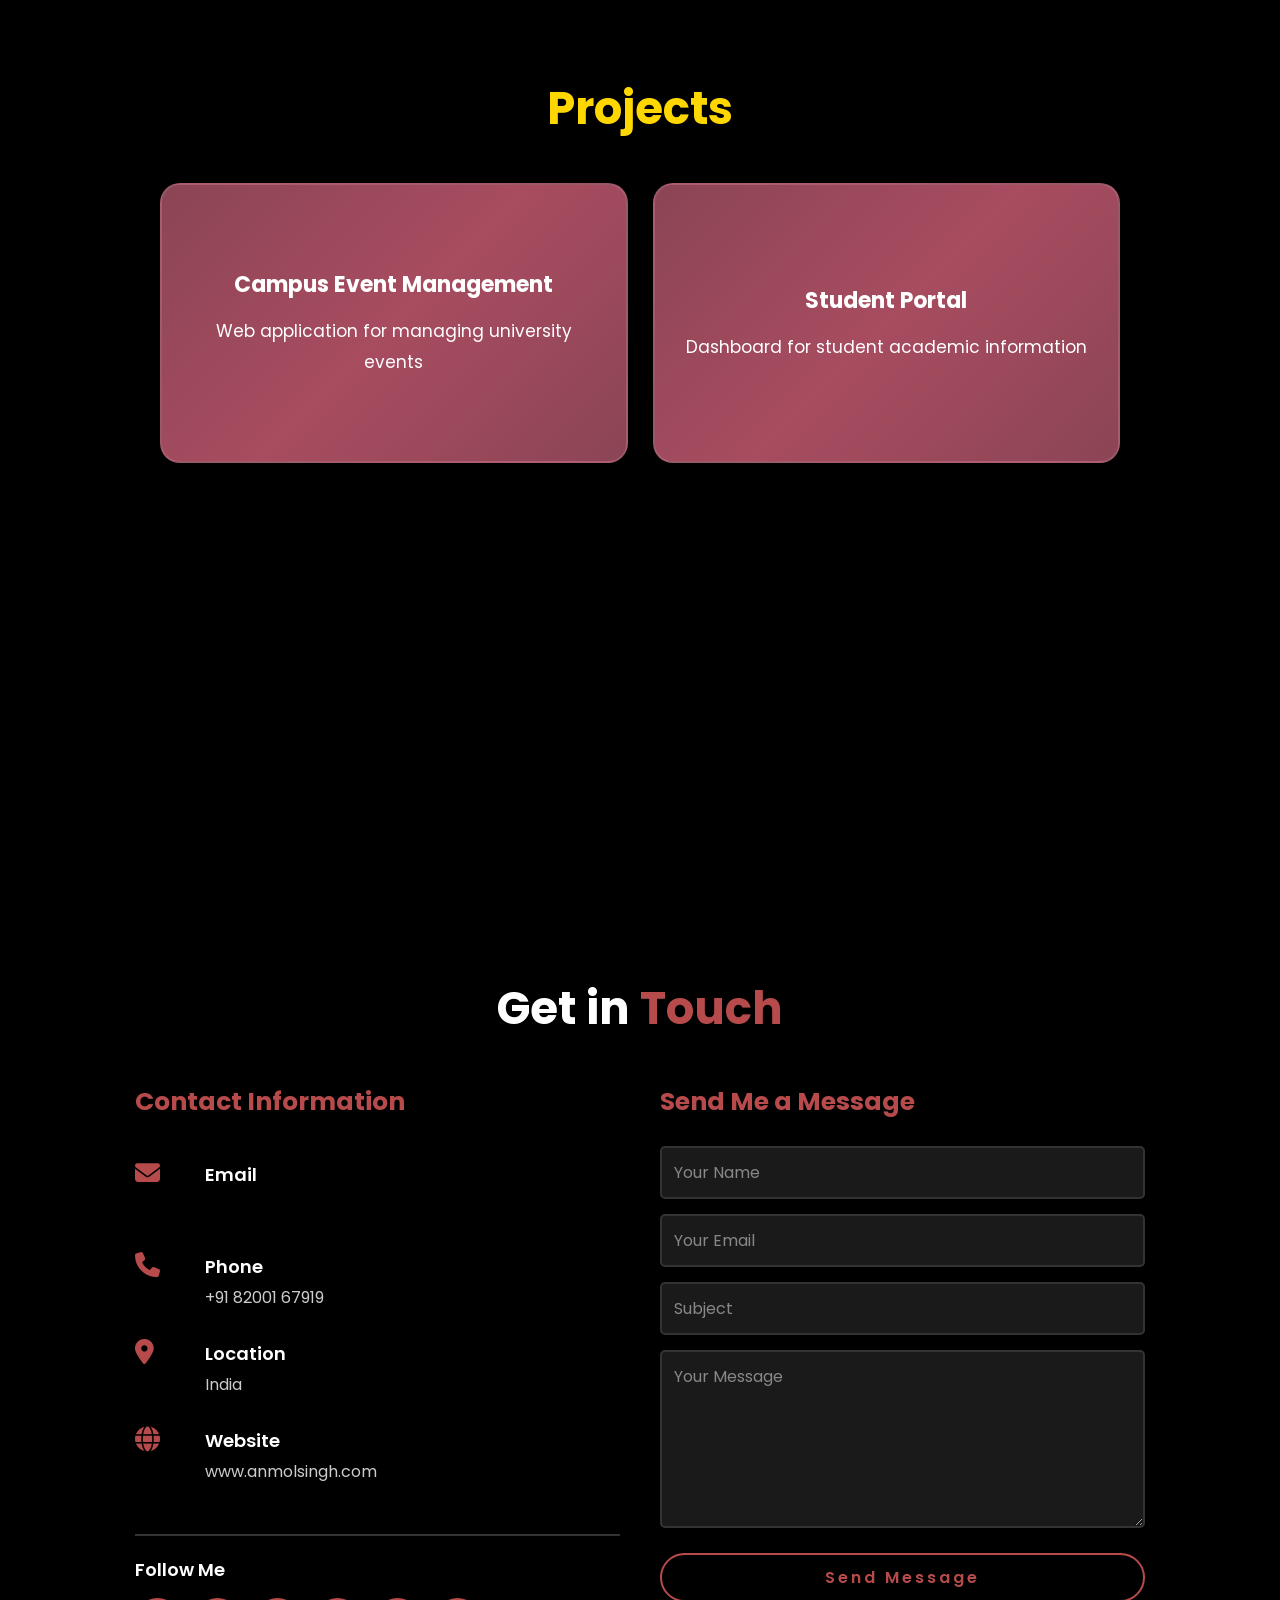
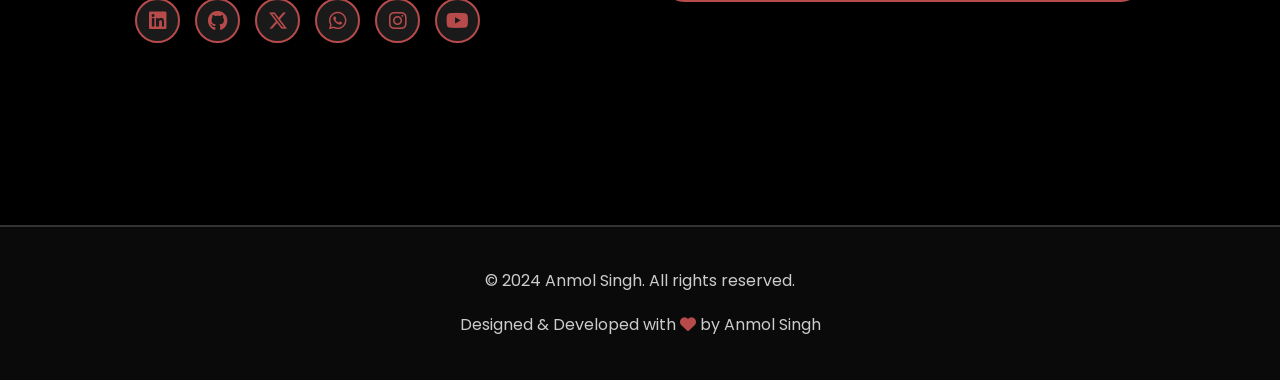
==== commit fdfed26f: "Update index.html" ====
--- a/index.html
+++ b/index.html
@@ -41,7 +41,7 @@
                 <a href="https://wa.me/918200167919" target="_blank"><i class="fa-brands fa-whatsapp"></i></a>
             </div>
             
-            <a href="https://wa.me/918200167919">Hire me</a>
+     
         </div>
 
         <div class="home-img">
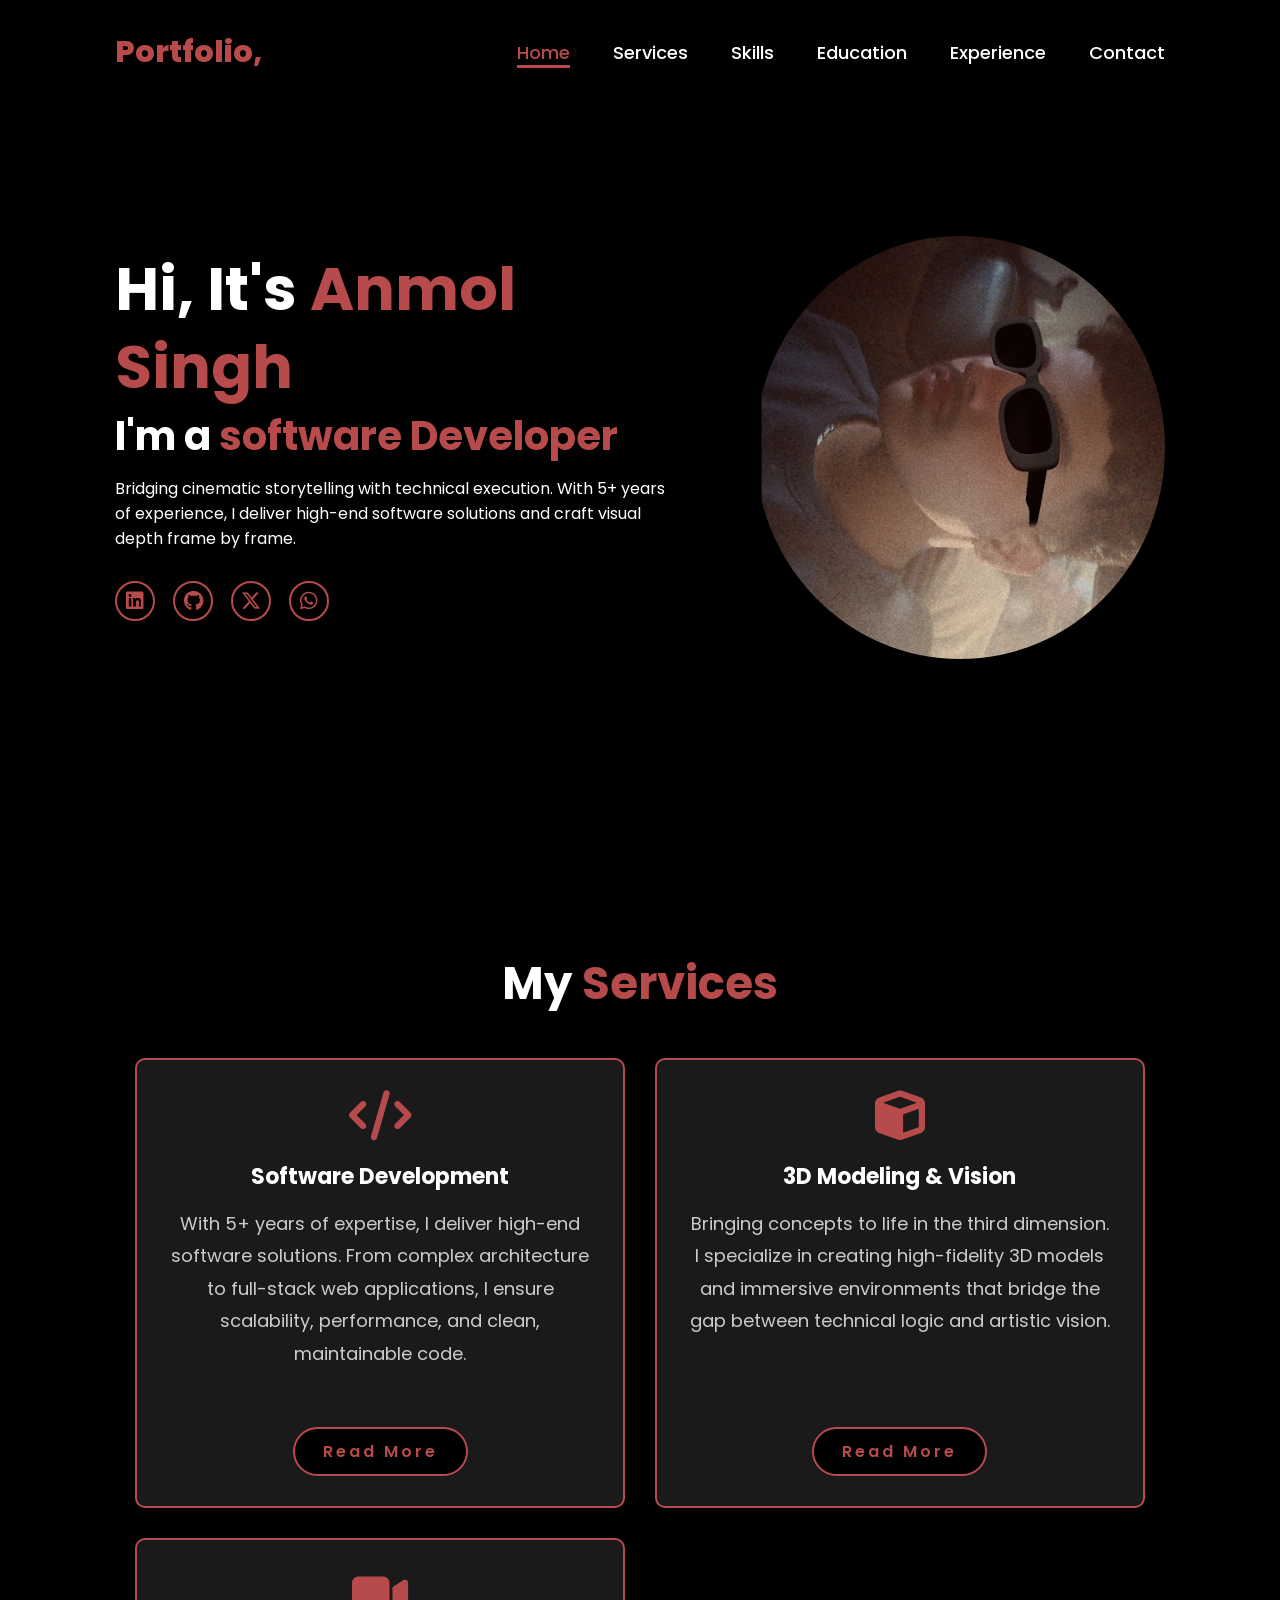
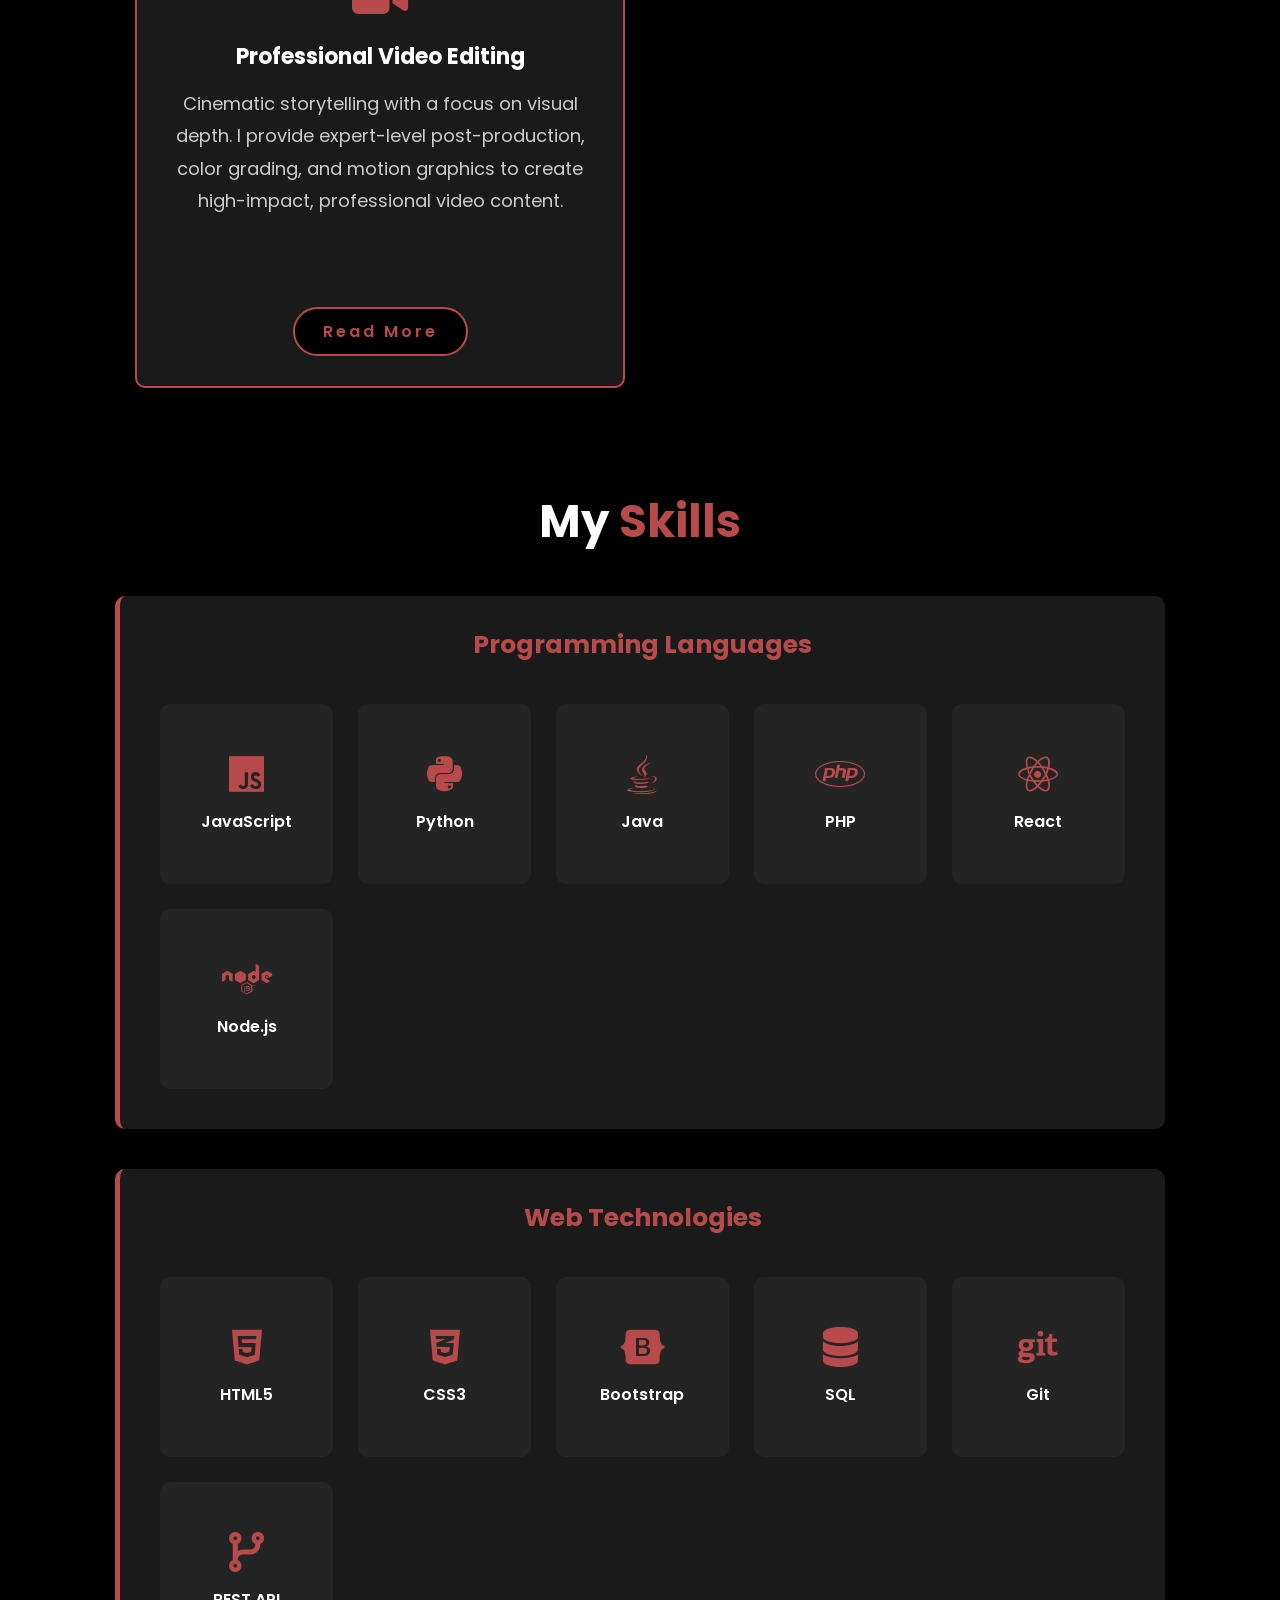
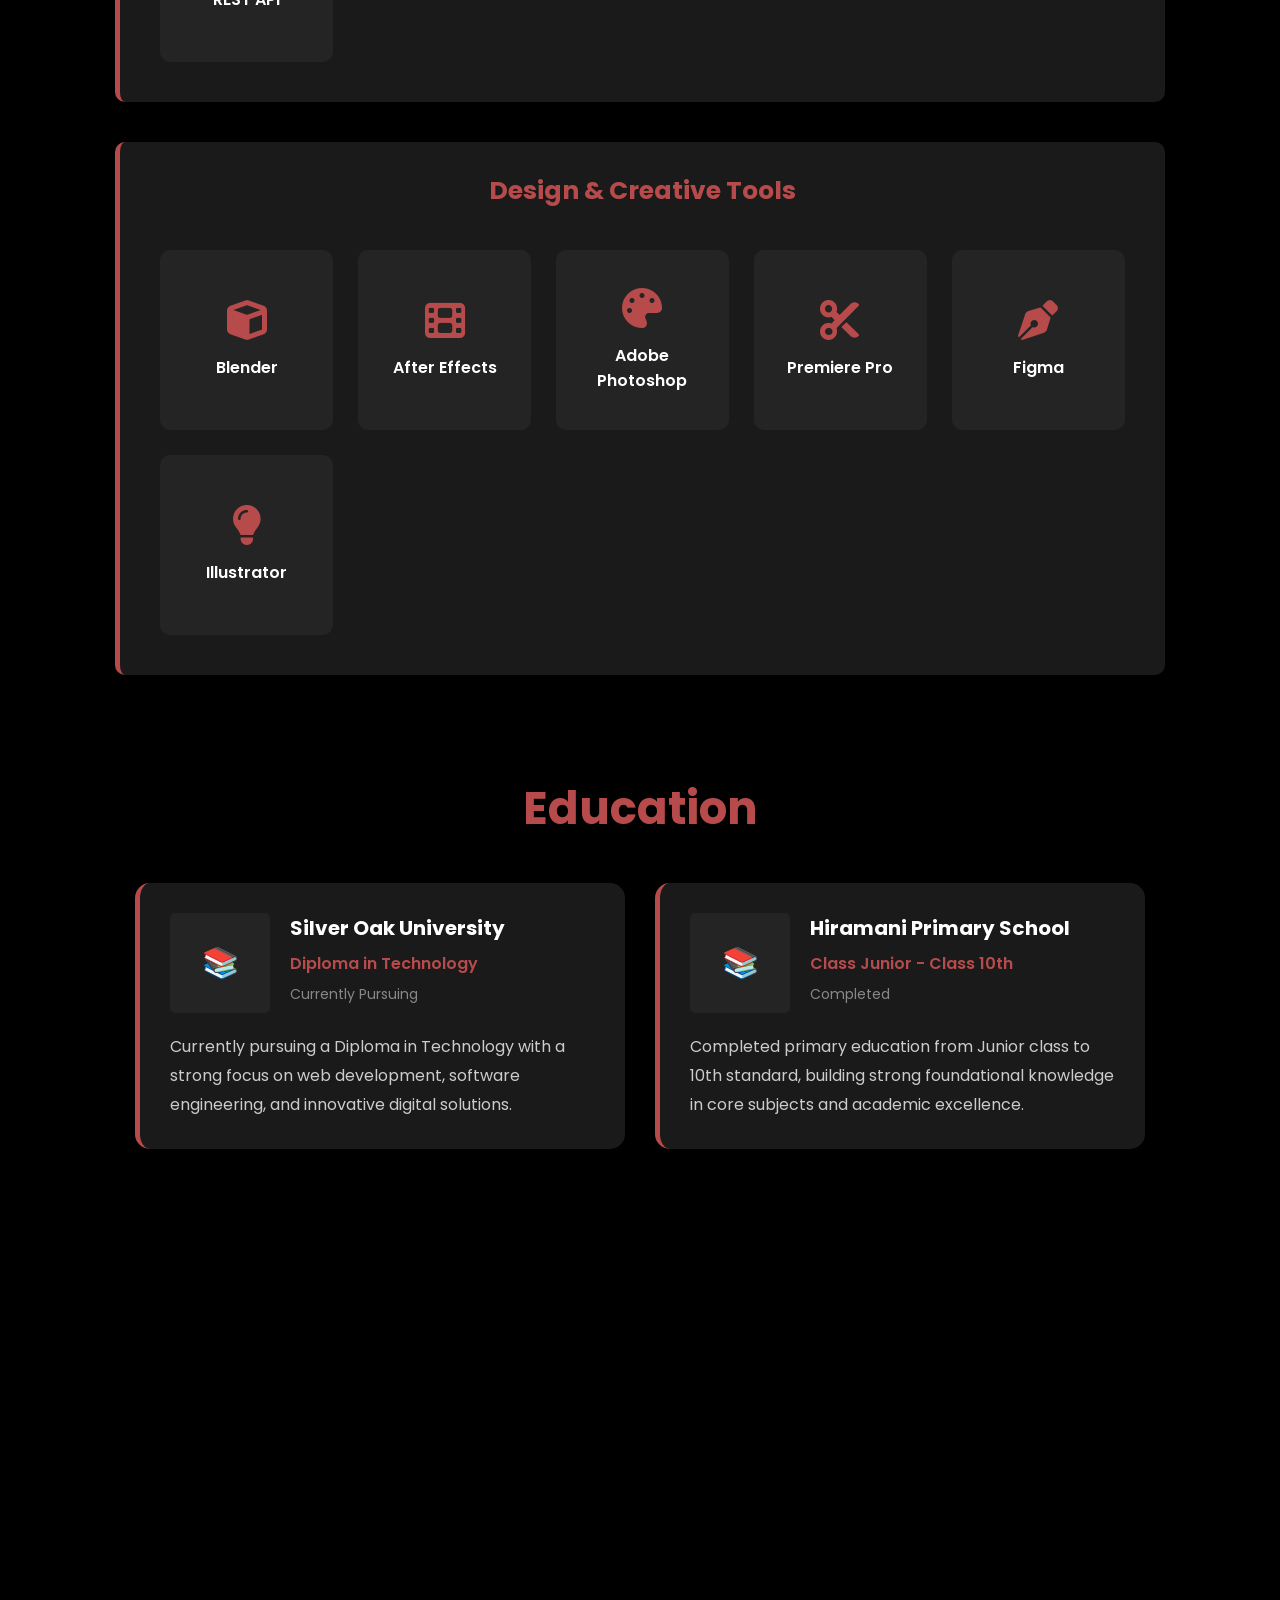
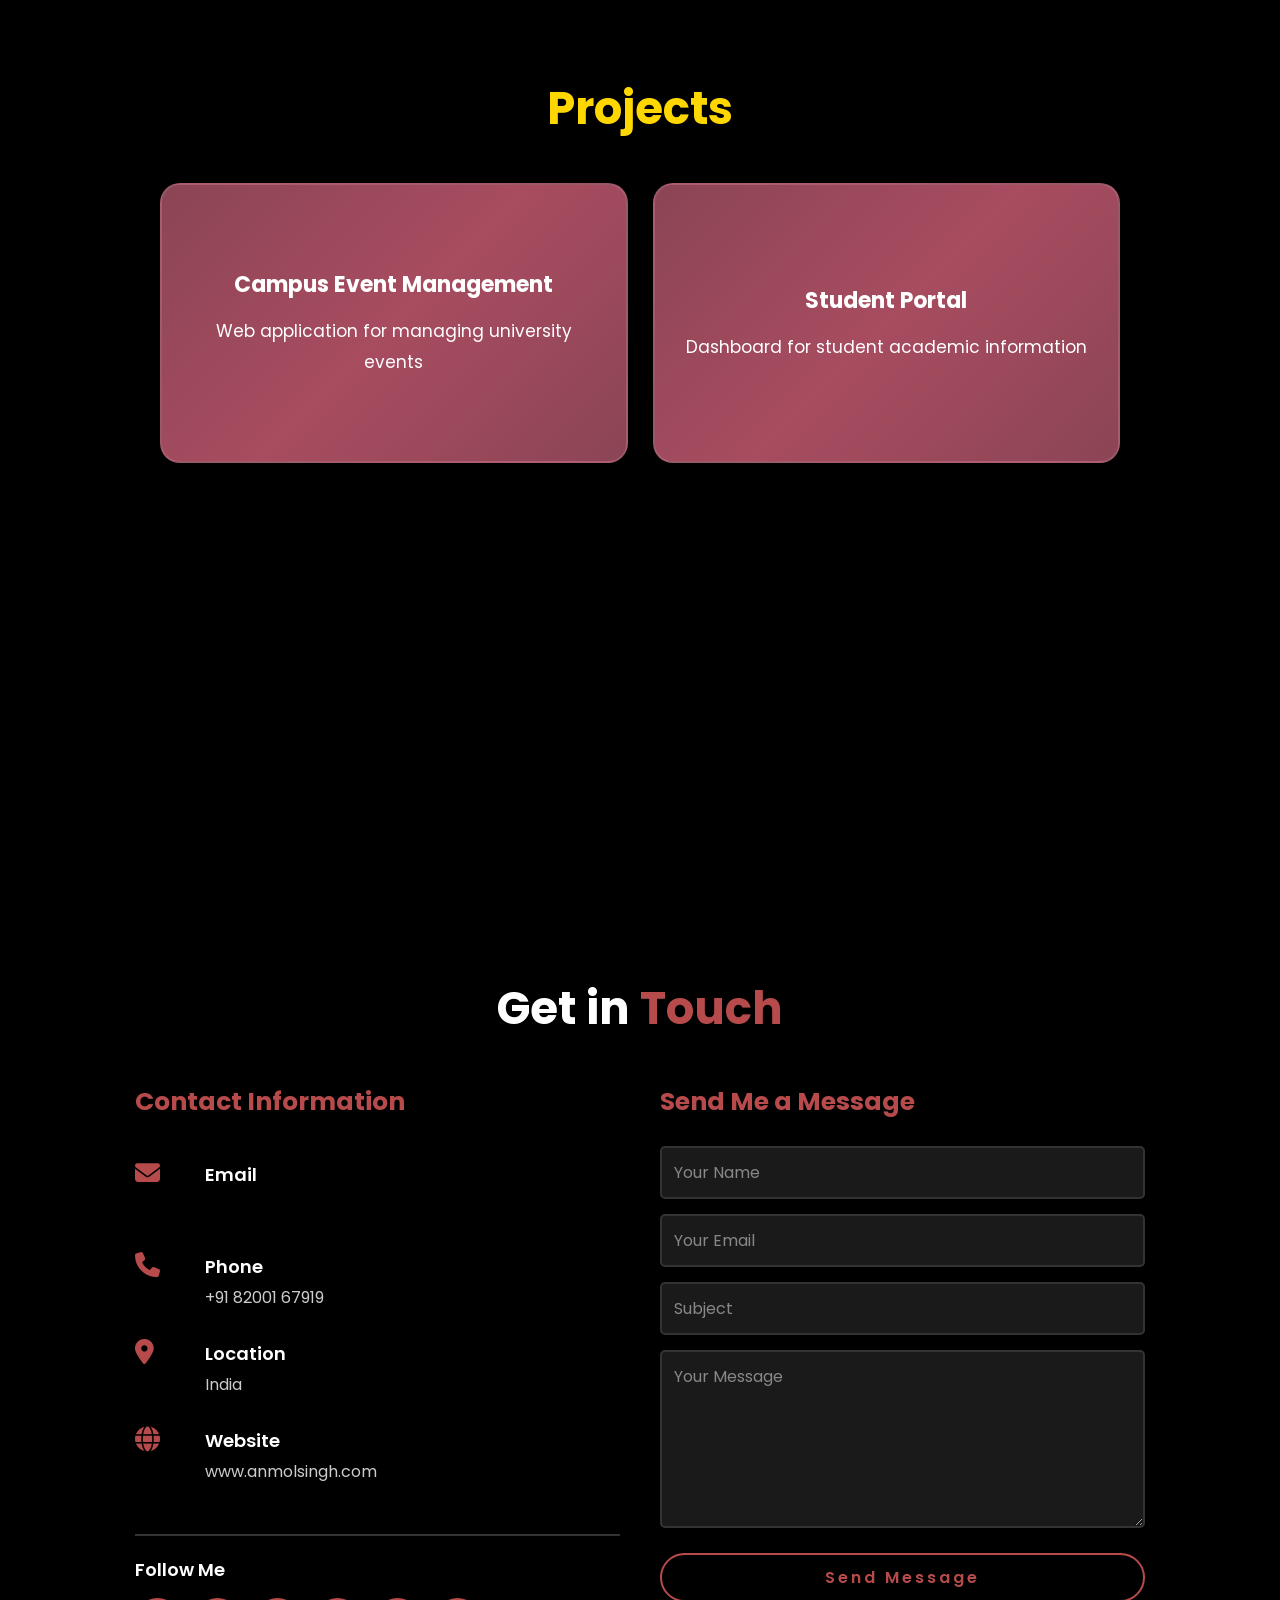
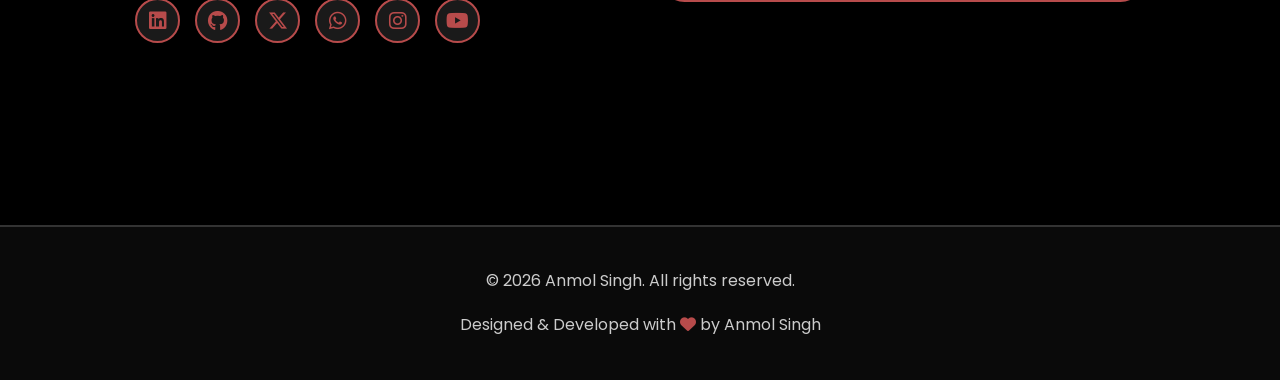
==== commit 3f4bd423: "Update index.html" ====
--- a/index.html
+++ b/index.html
@@ -298,7 +298,7 @@
                         <a href="https://wa.me/918200167919" target="_blank" title="WhatsApp">
                             <i class="fa-brands fa-whatsapp"></i>
                         </a>
-                        <a href="https://www.instagram.com" target="_blank" title="Instagram">
+                        <a href="https://www.instagram.com/not_anmolfs/" target="_blank" title="Instagram">
                             <i class="fa-brands fa-instagram"></i>
                         </a>
                         <a href="https://www.youtube.com" target="_blank" title="YouTube">
@@ -335,7 +335,7 @@
     <!-- Footer -->
     <footer>
         <div class="footer-content">
-            <p>&copy; 2024 Anmol Singh. All rights reserved.</p>
+            <p>&copy; 2026 Anmol Singh. All rights reserved.</p>
             <p>Designed & Developed with <i class="fa-solid fa-heart"></i> by Anmol Singh</p>
         </div>
     </footer>
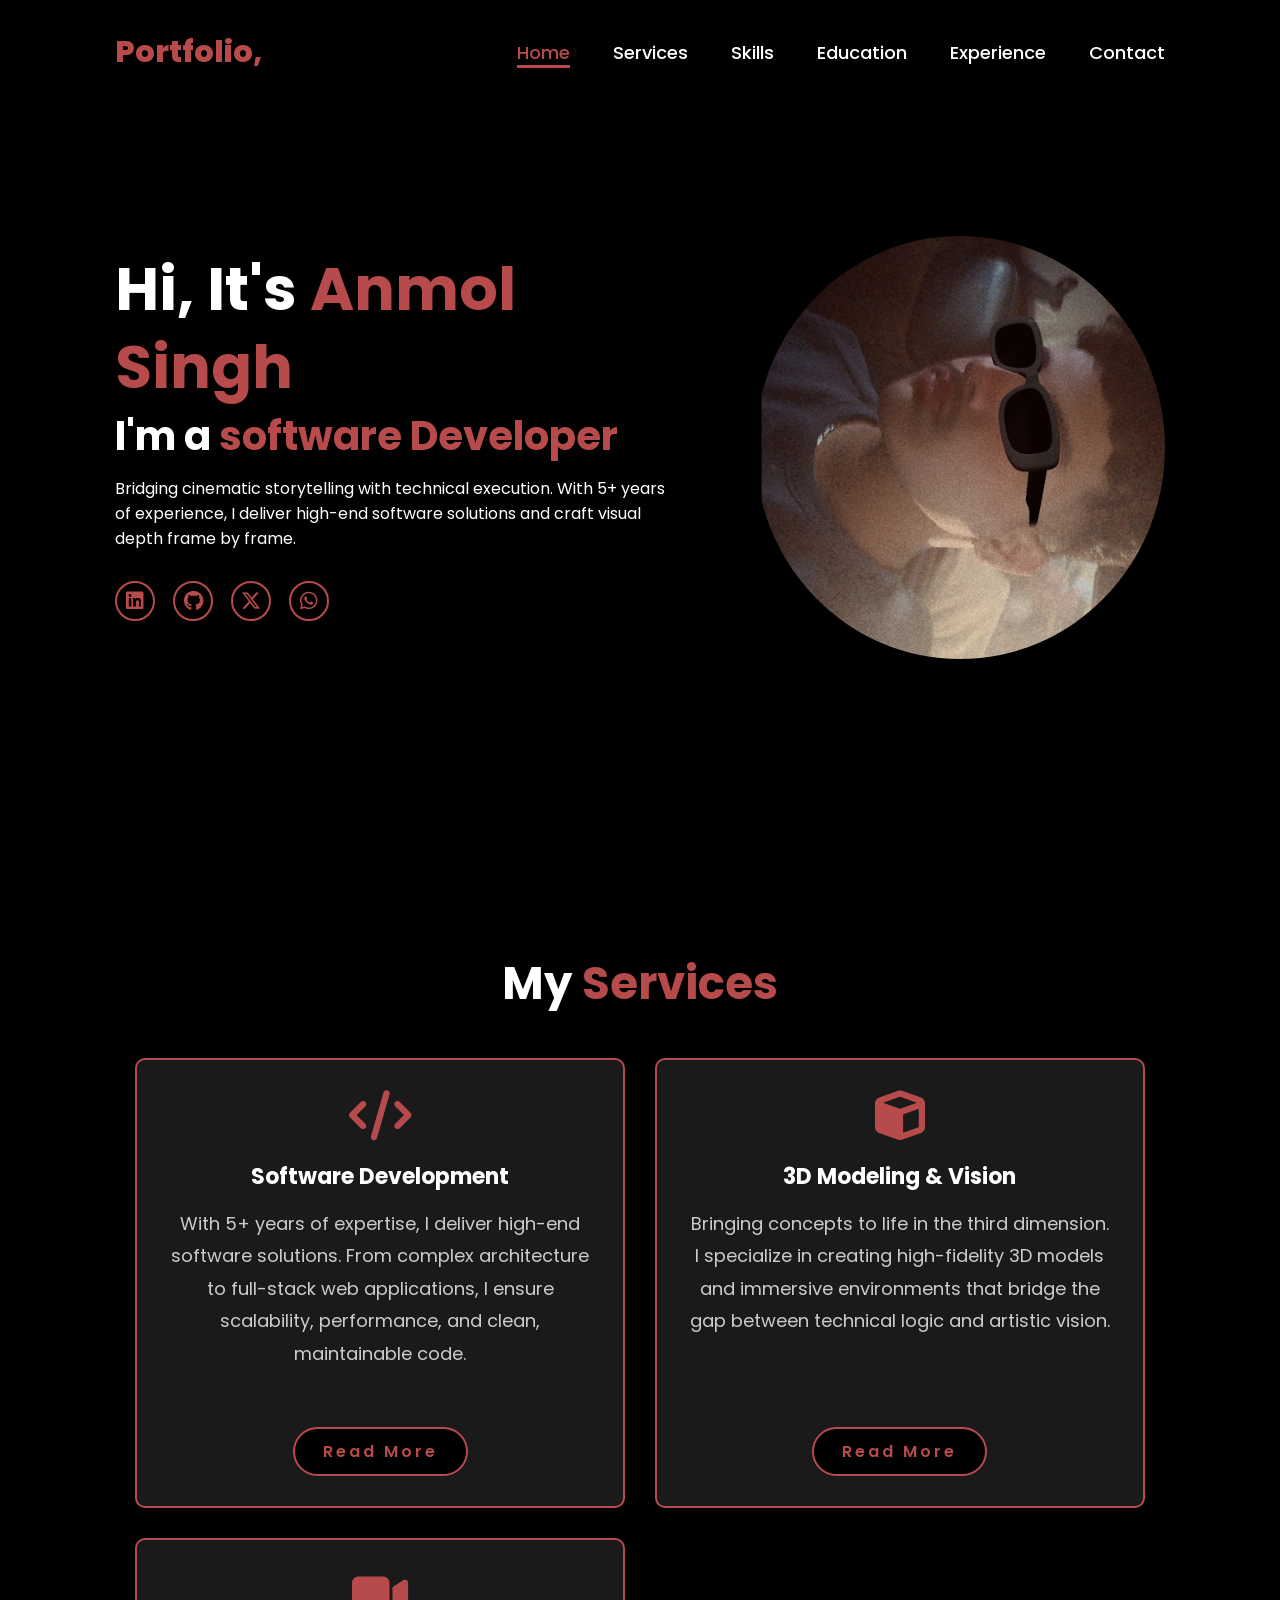
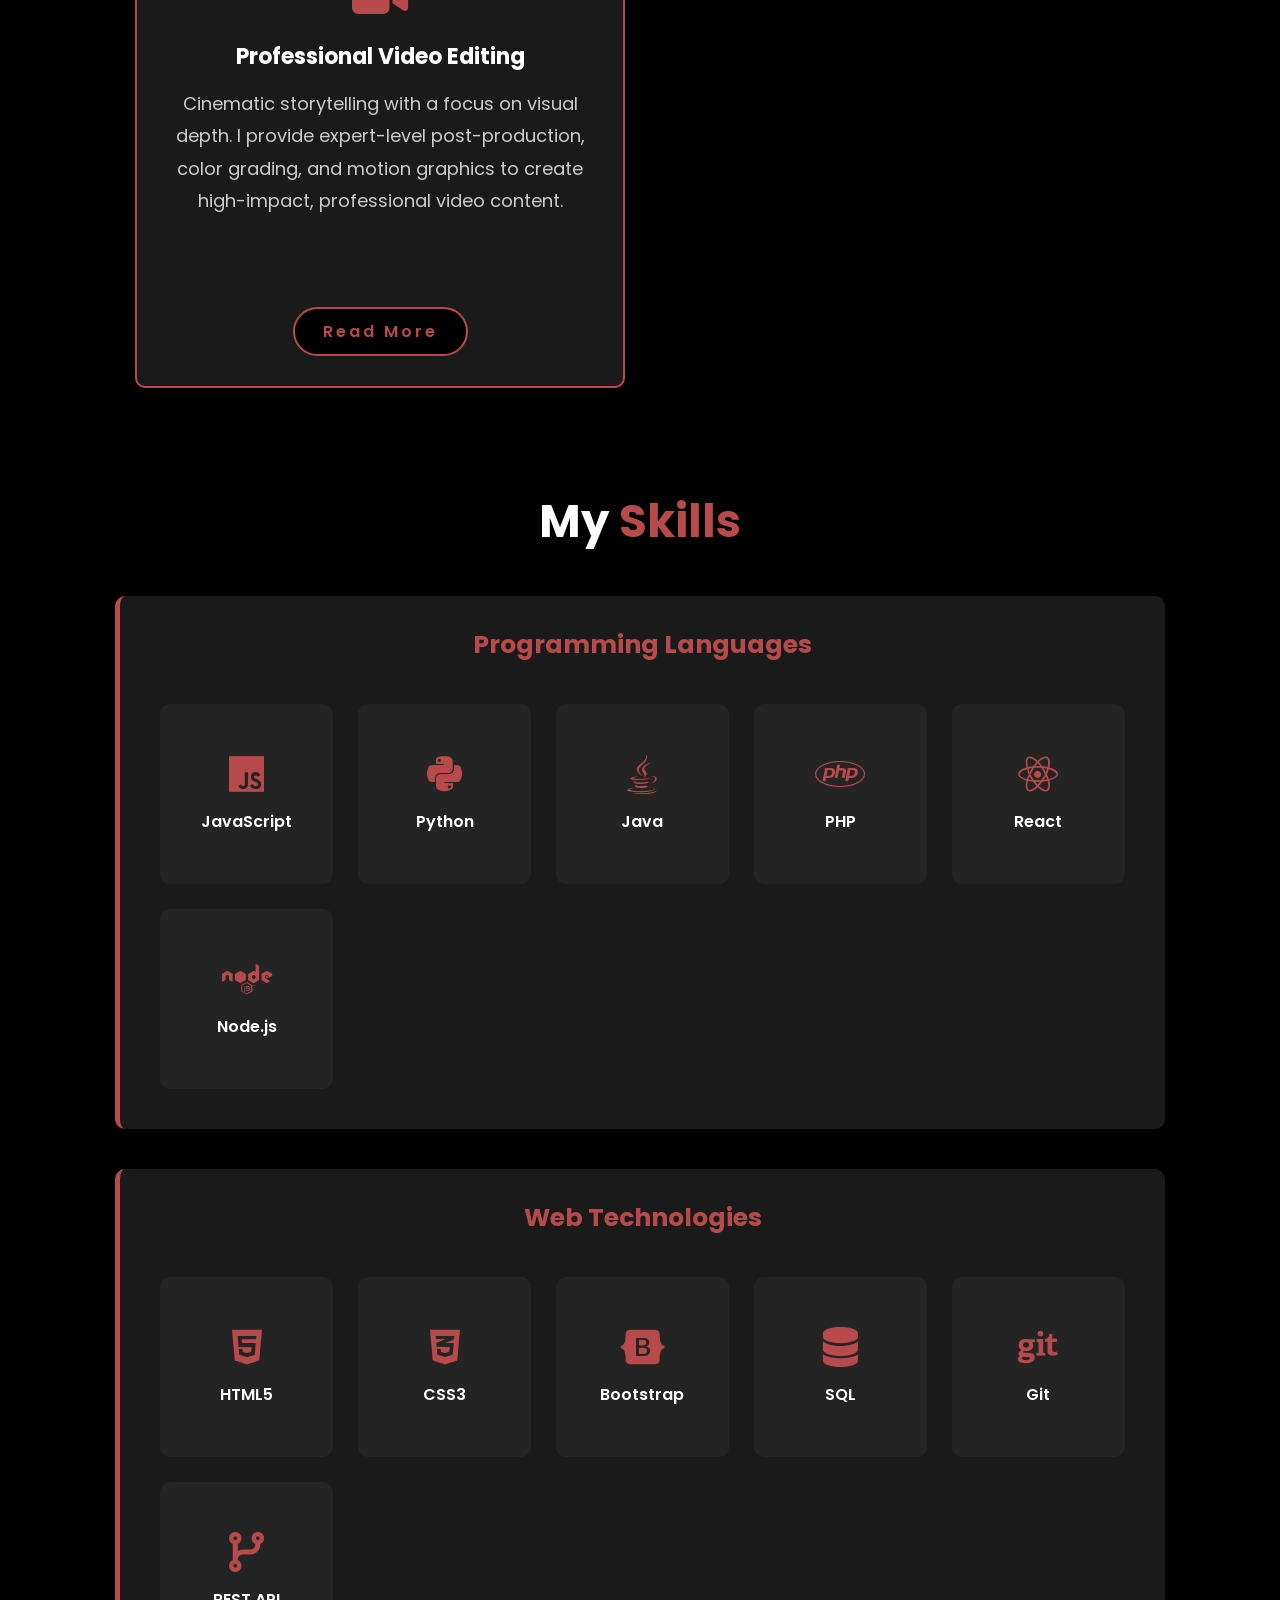
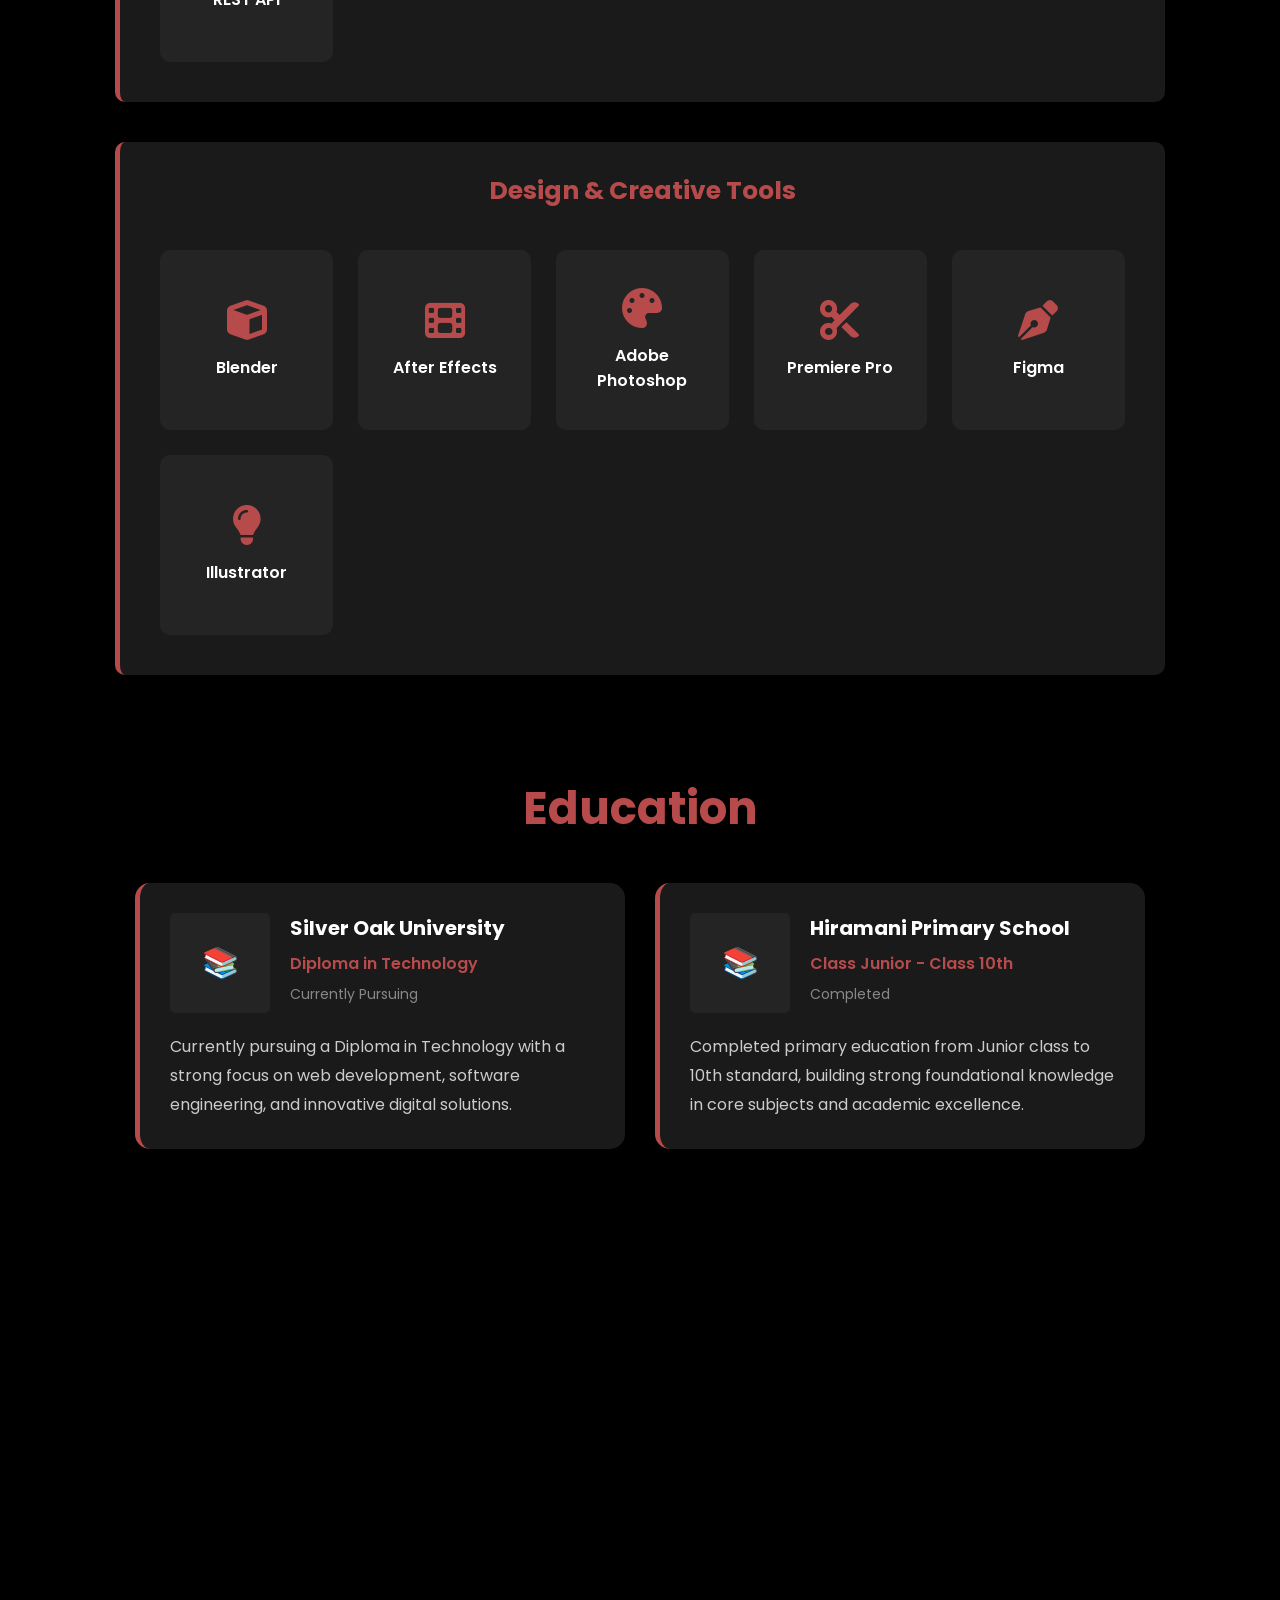
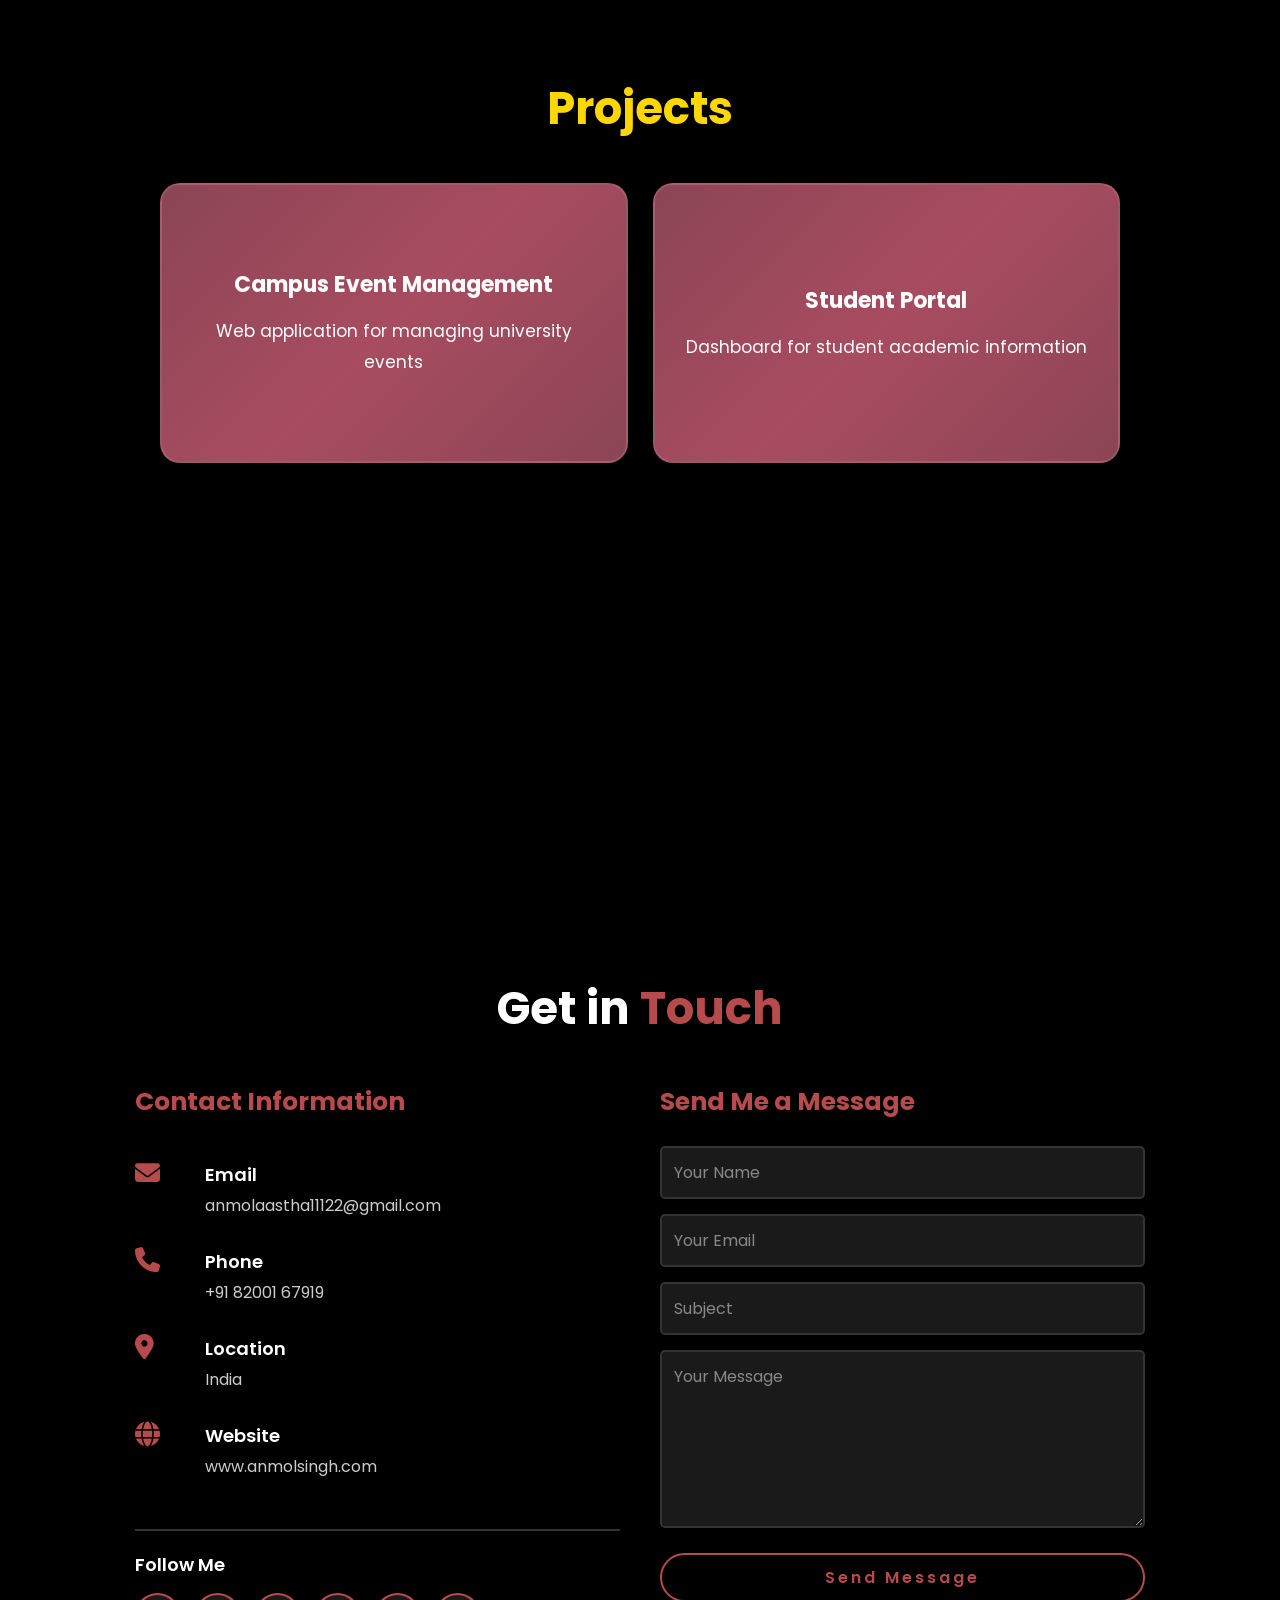
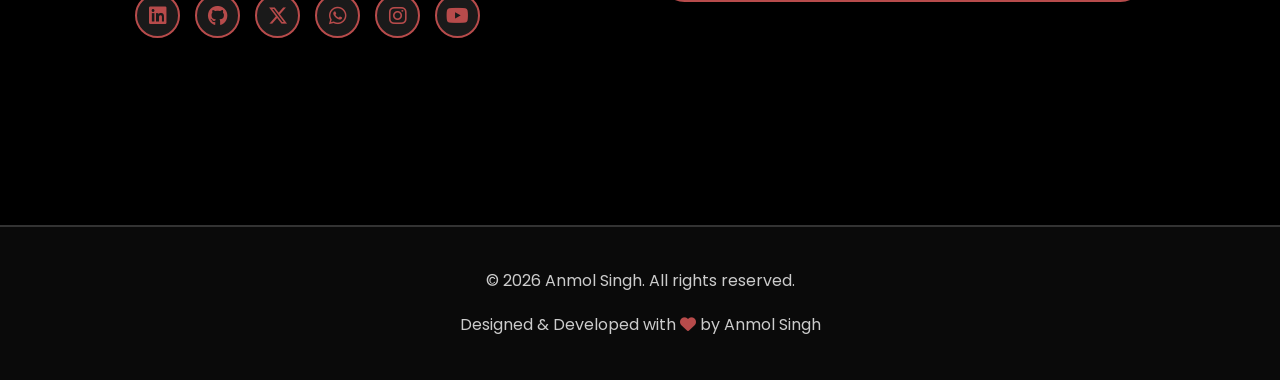
==== commit c29152b5: "Update index.html" ====
--- a/index.html
+++ b/index.html
@@ -255,7 +255,7 @@
                     <i class="fa-solid fa-envelope"></i>
                     <div>
                         <h4>Email</h4>
-                        <a href="@anmolaastha11122@gmail.com"</a>
+                        <p>anmolaastha11122@gmail.com</p>
                     </div>
                 </div>
 
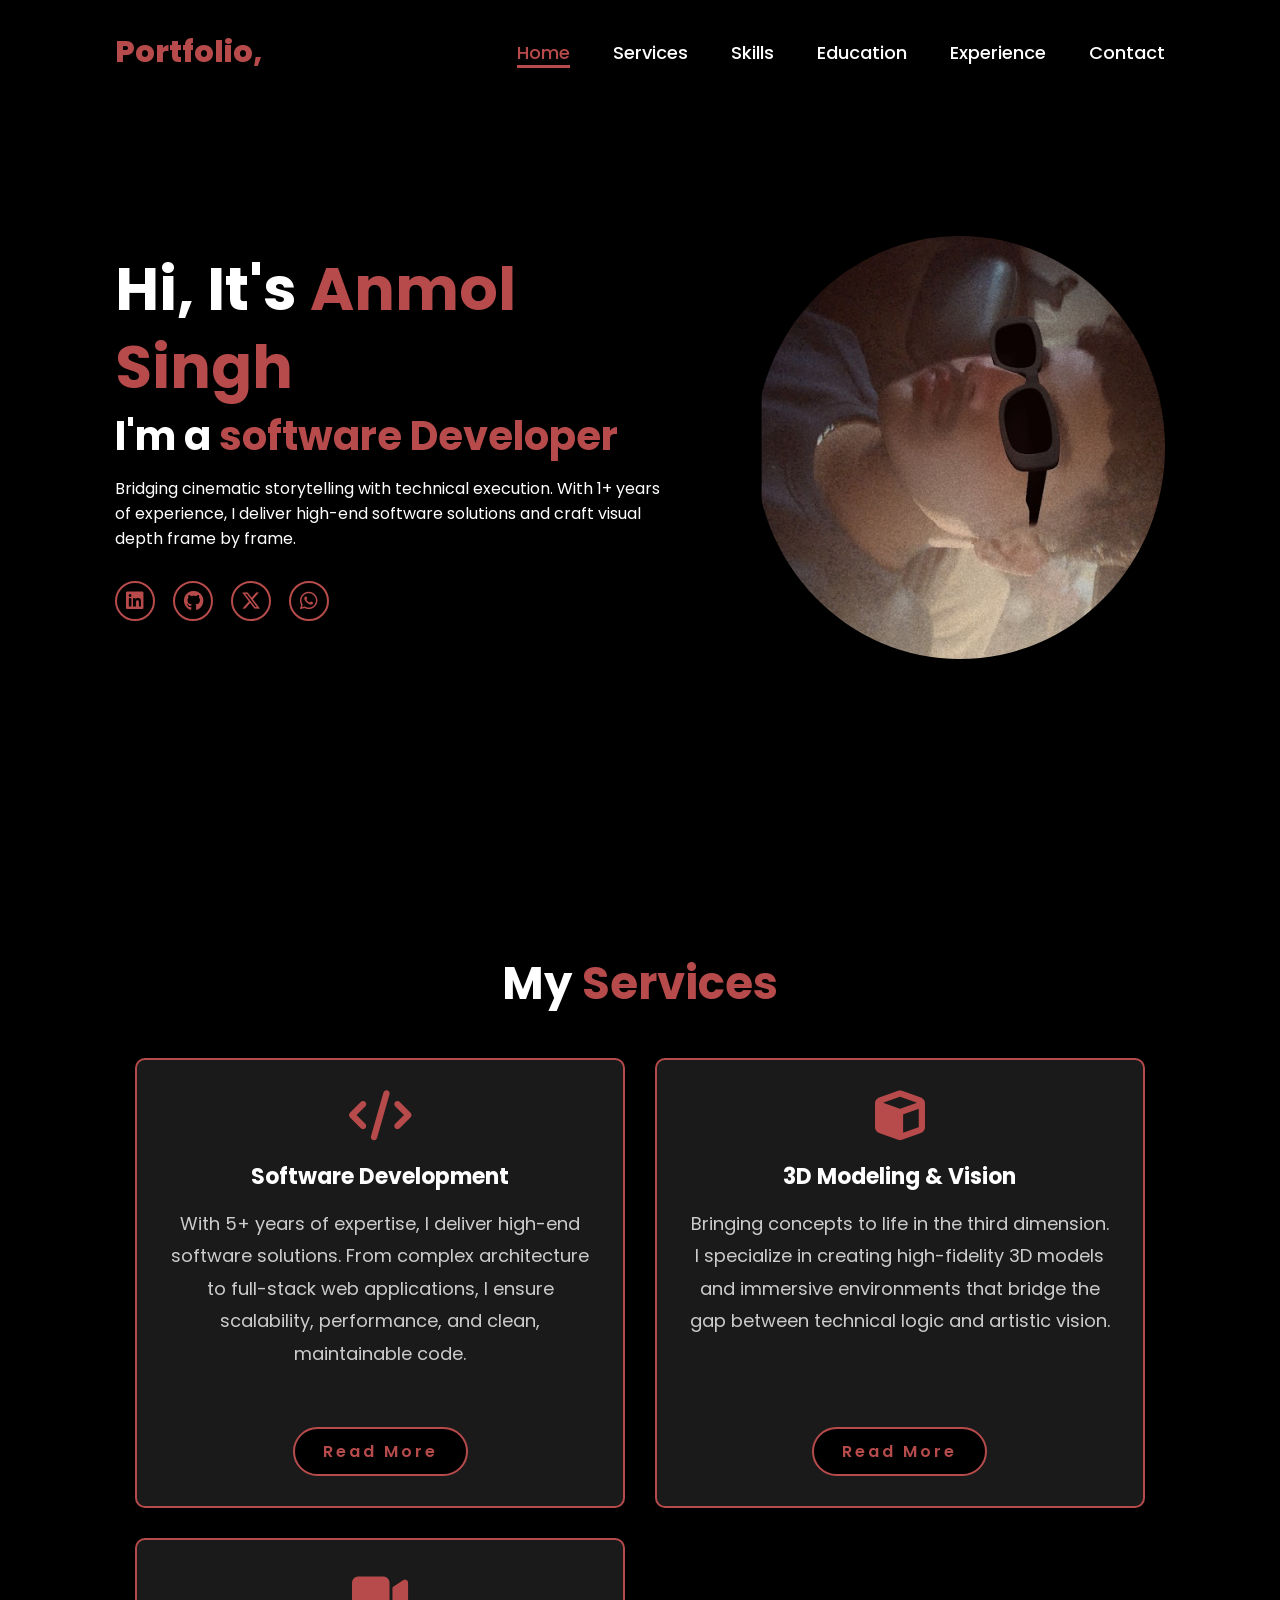
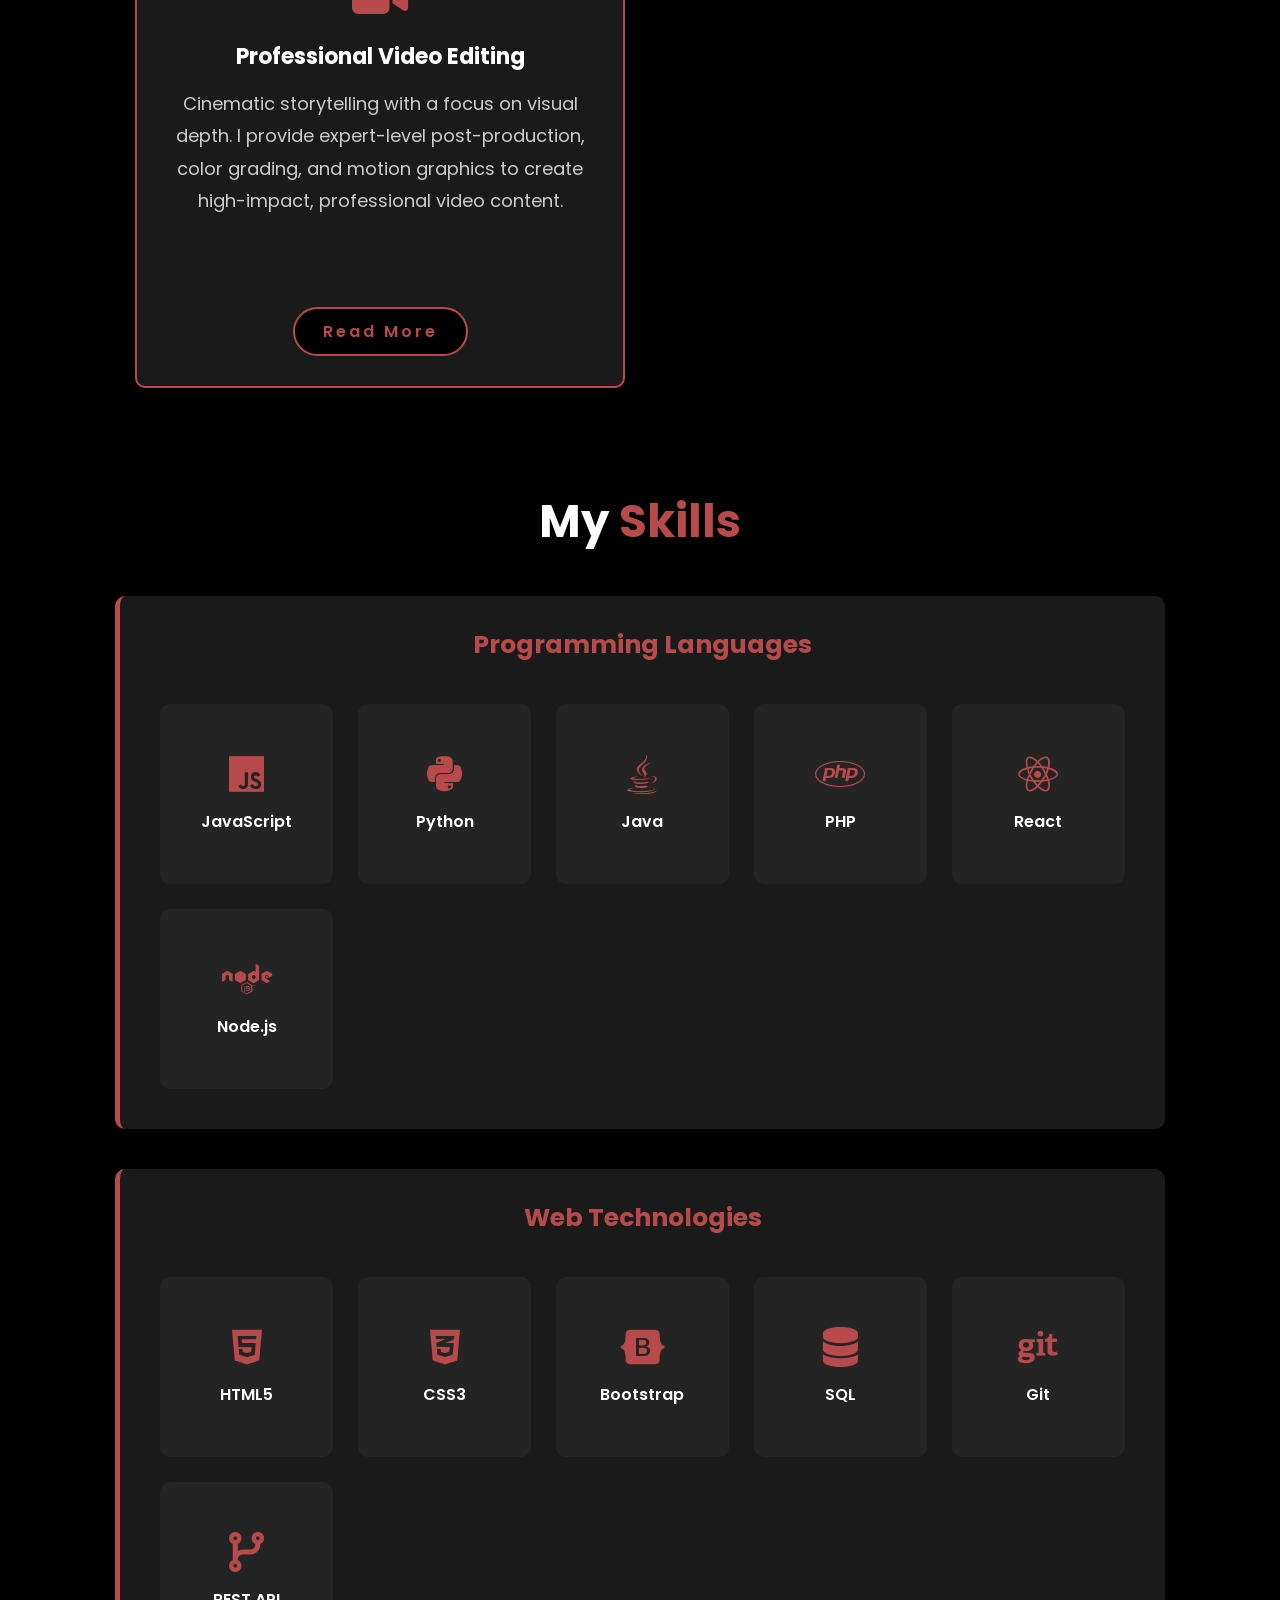
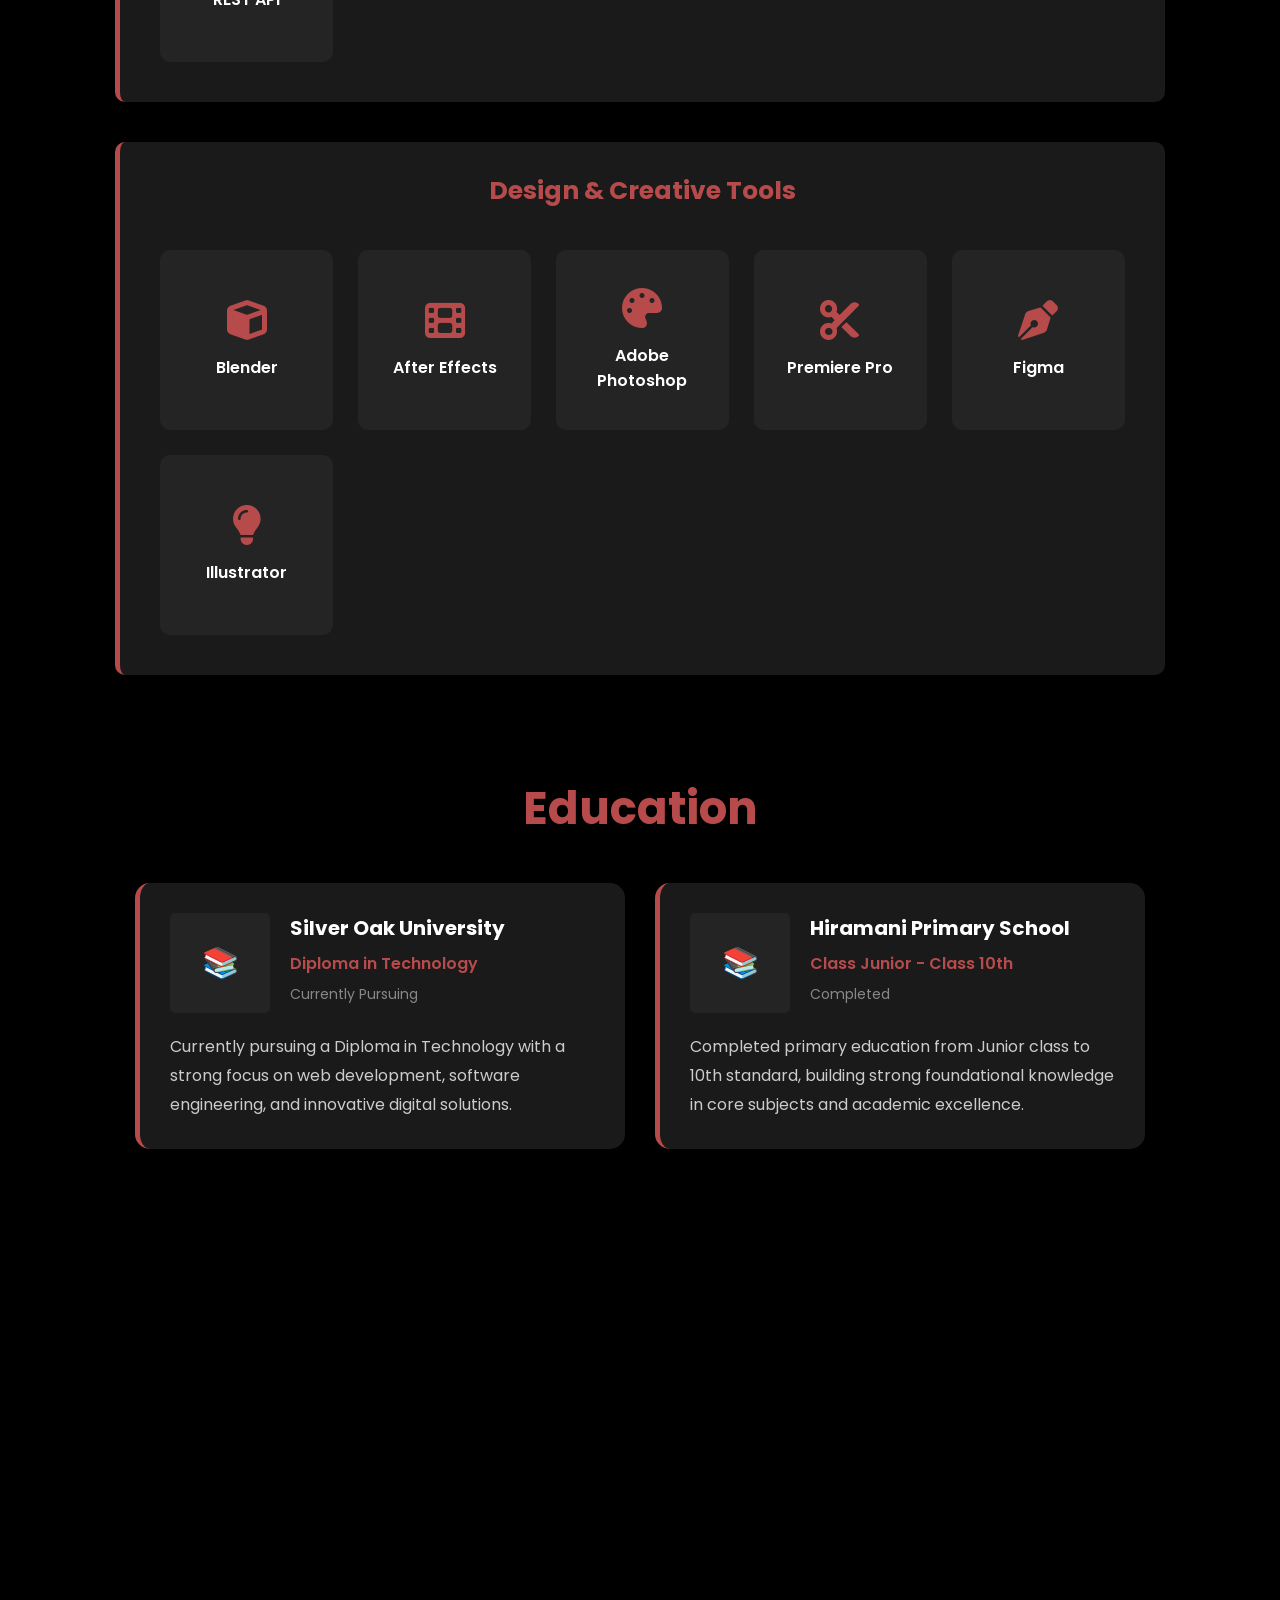
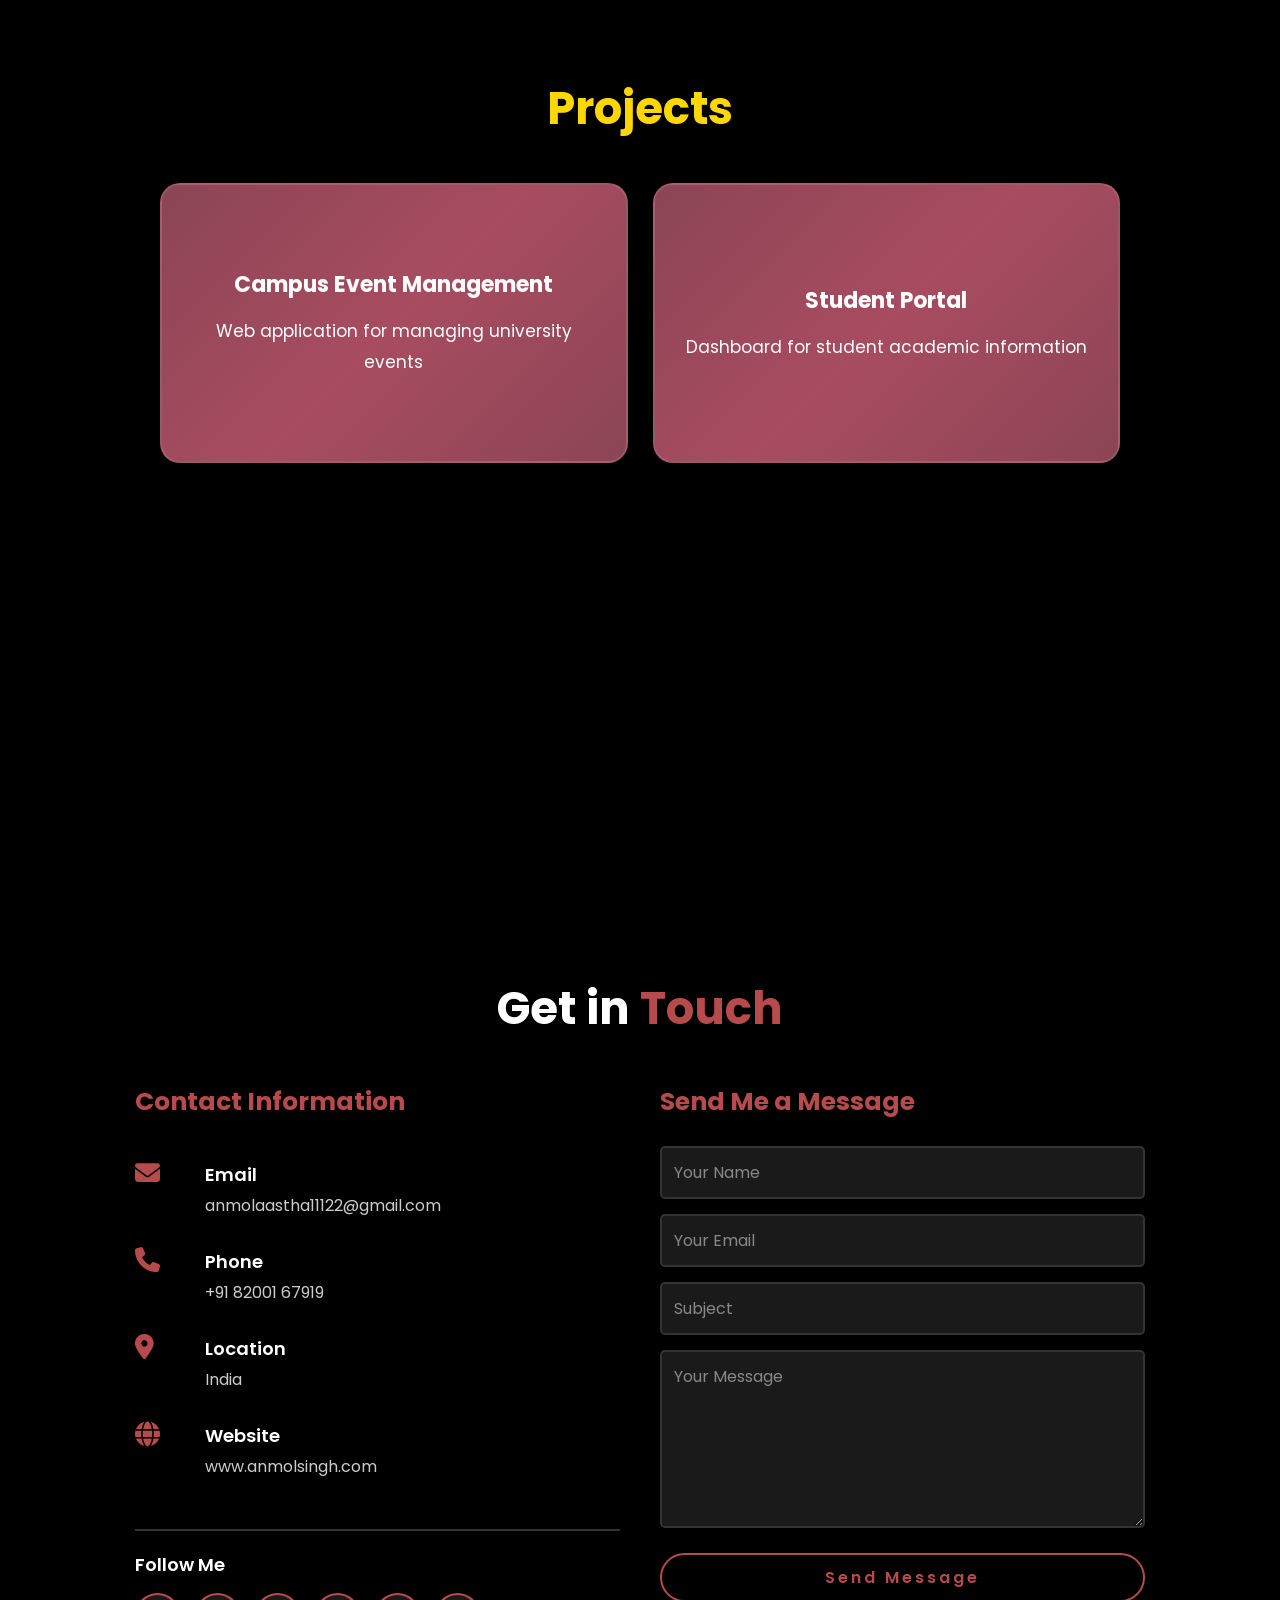
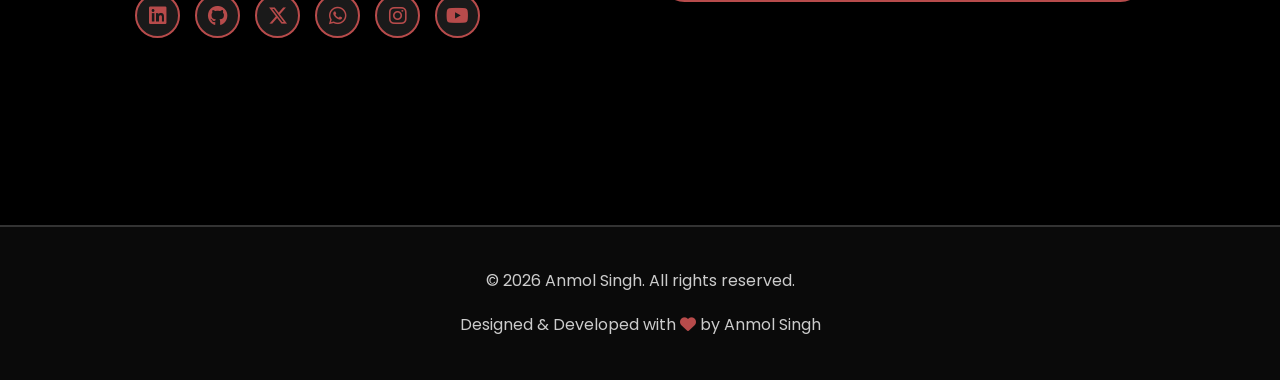
==== commit ea731aa3: "Update index.html" ====
--- a/index.html
+++ b/index.html
@@ -30,7 +30,7 @@
             <h1>Hi, It's <span>Anmol Singh</span></h1>
             <h3 class="typing-text">I'm a <span></span></h3>
             <p>
-                Bridging cinematic storytelling with technical execution. With 5+ years of experience, 
+                Bridging cinematic storytelling with technical execution. With 1+ years of experience, 
                 I deliver high-end software solutions and craft visual depth frame by frame.
             </p>
             
